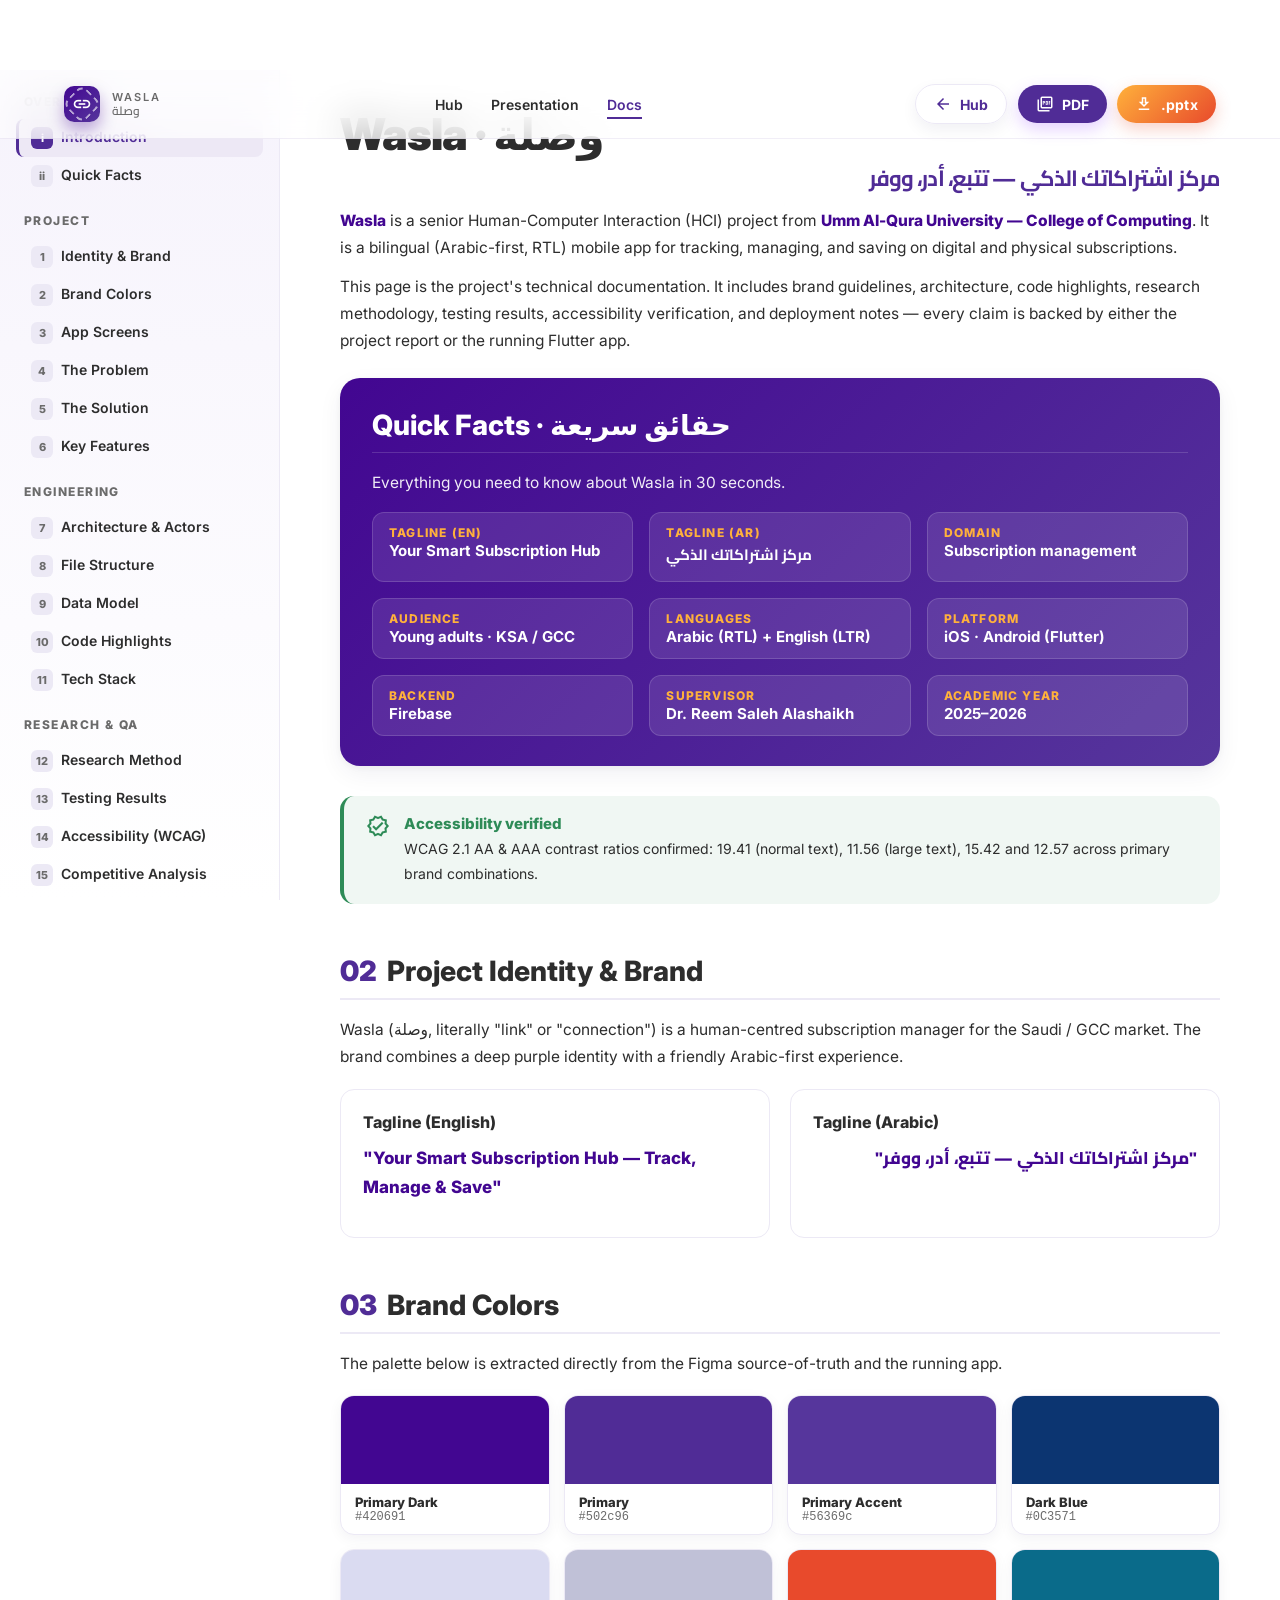
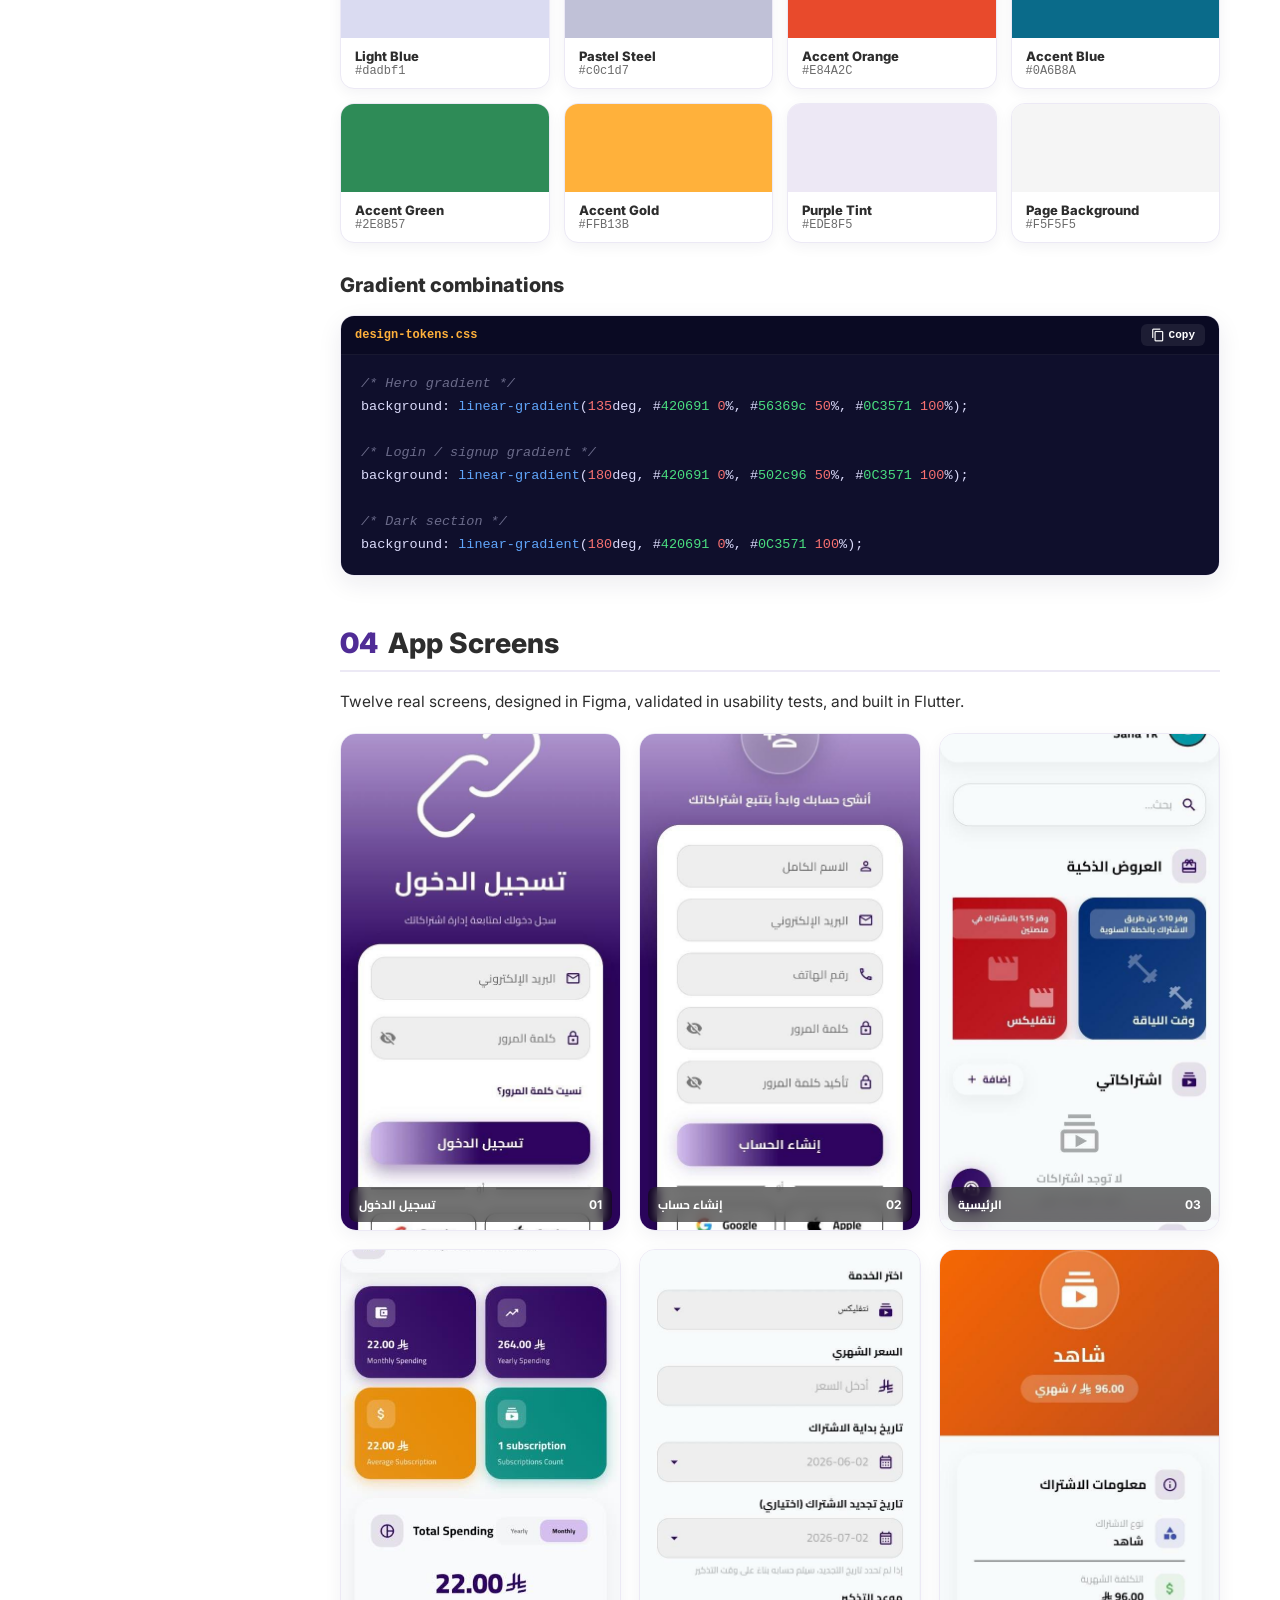
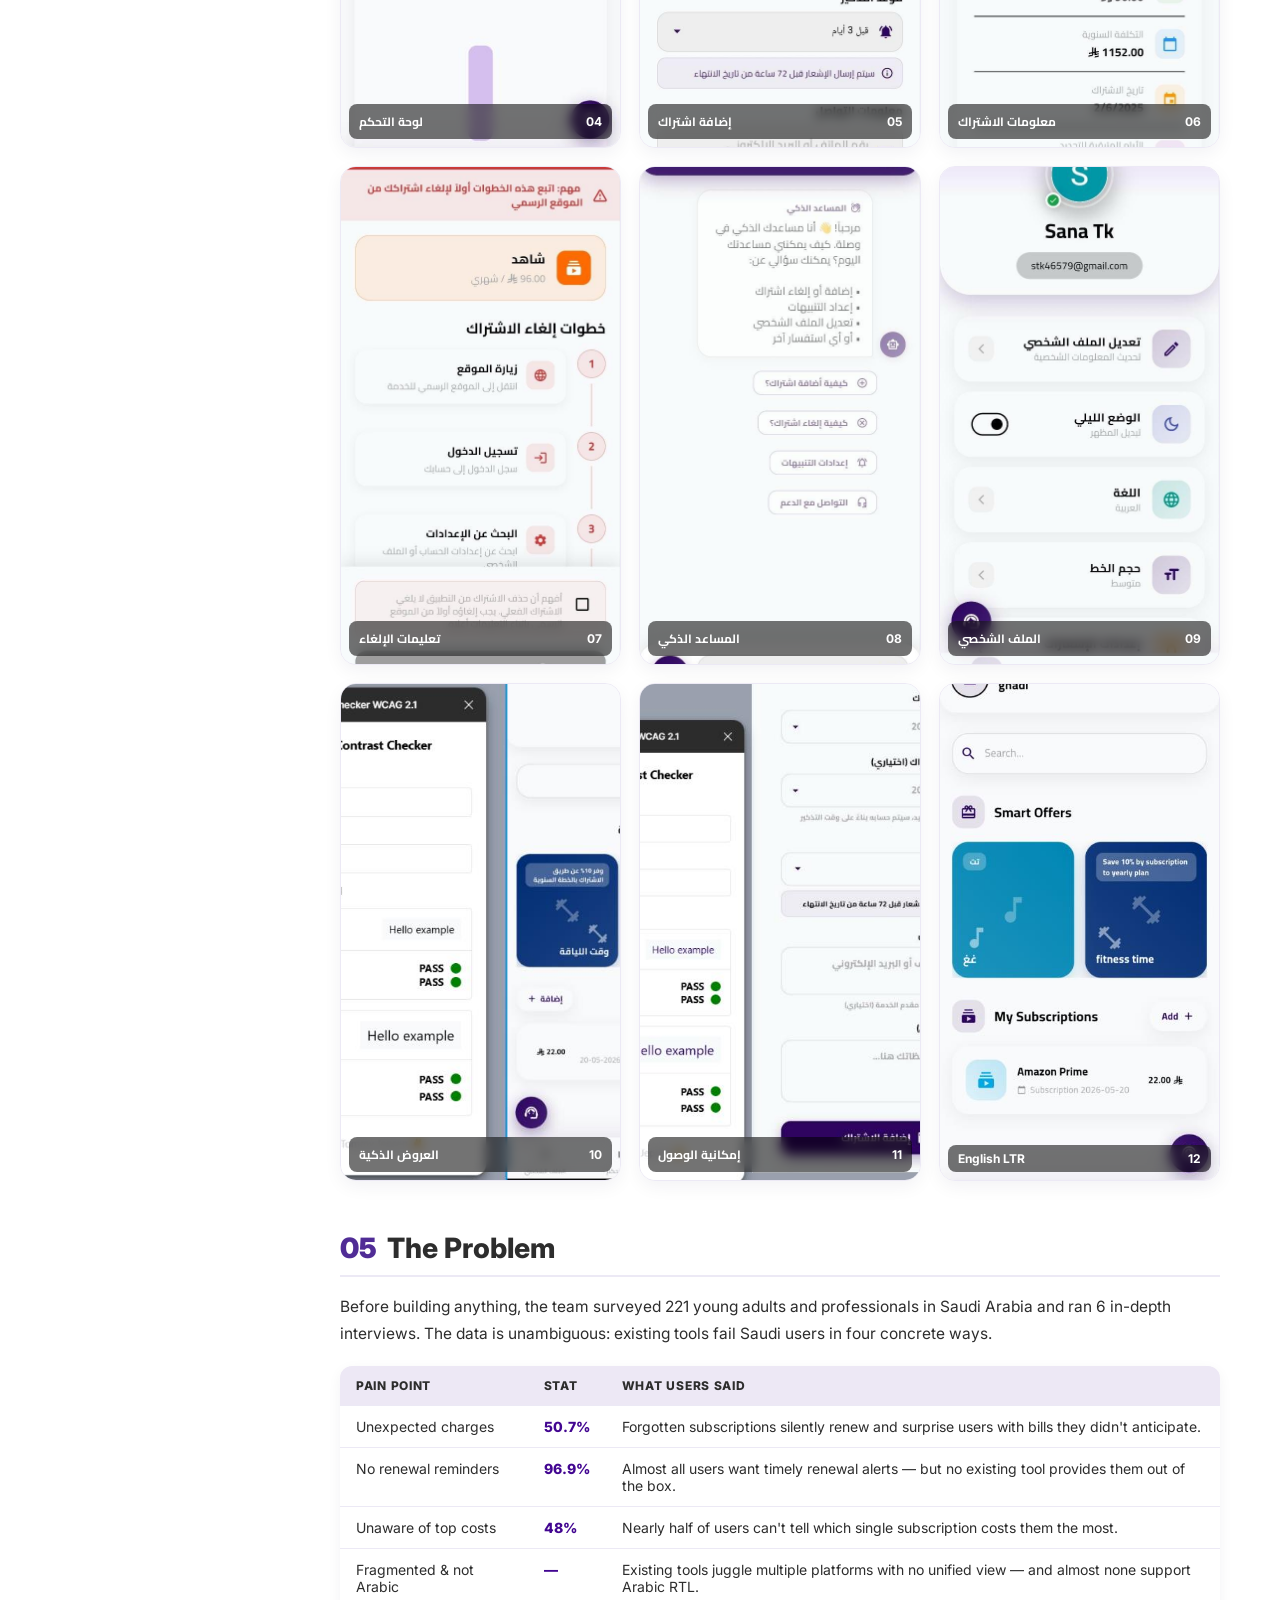
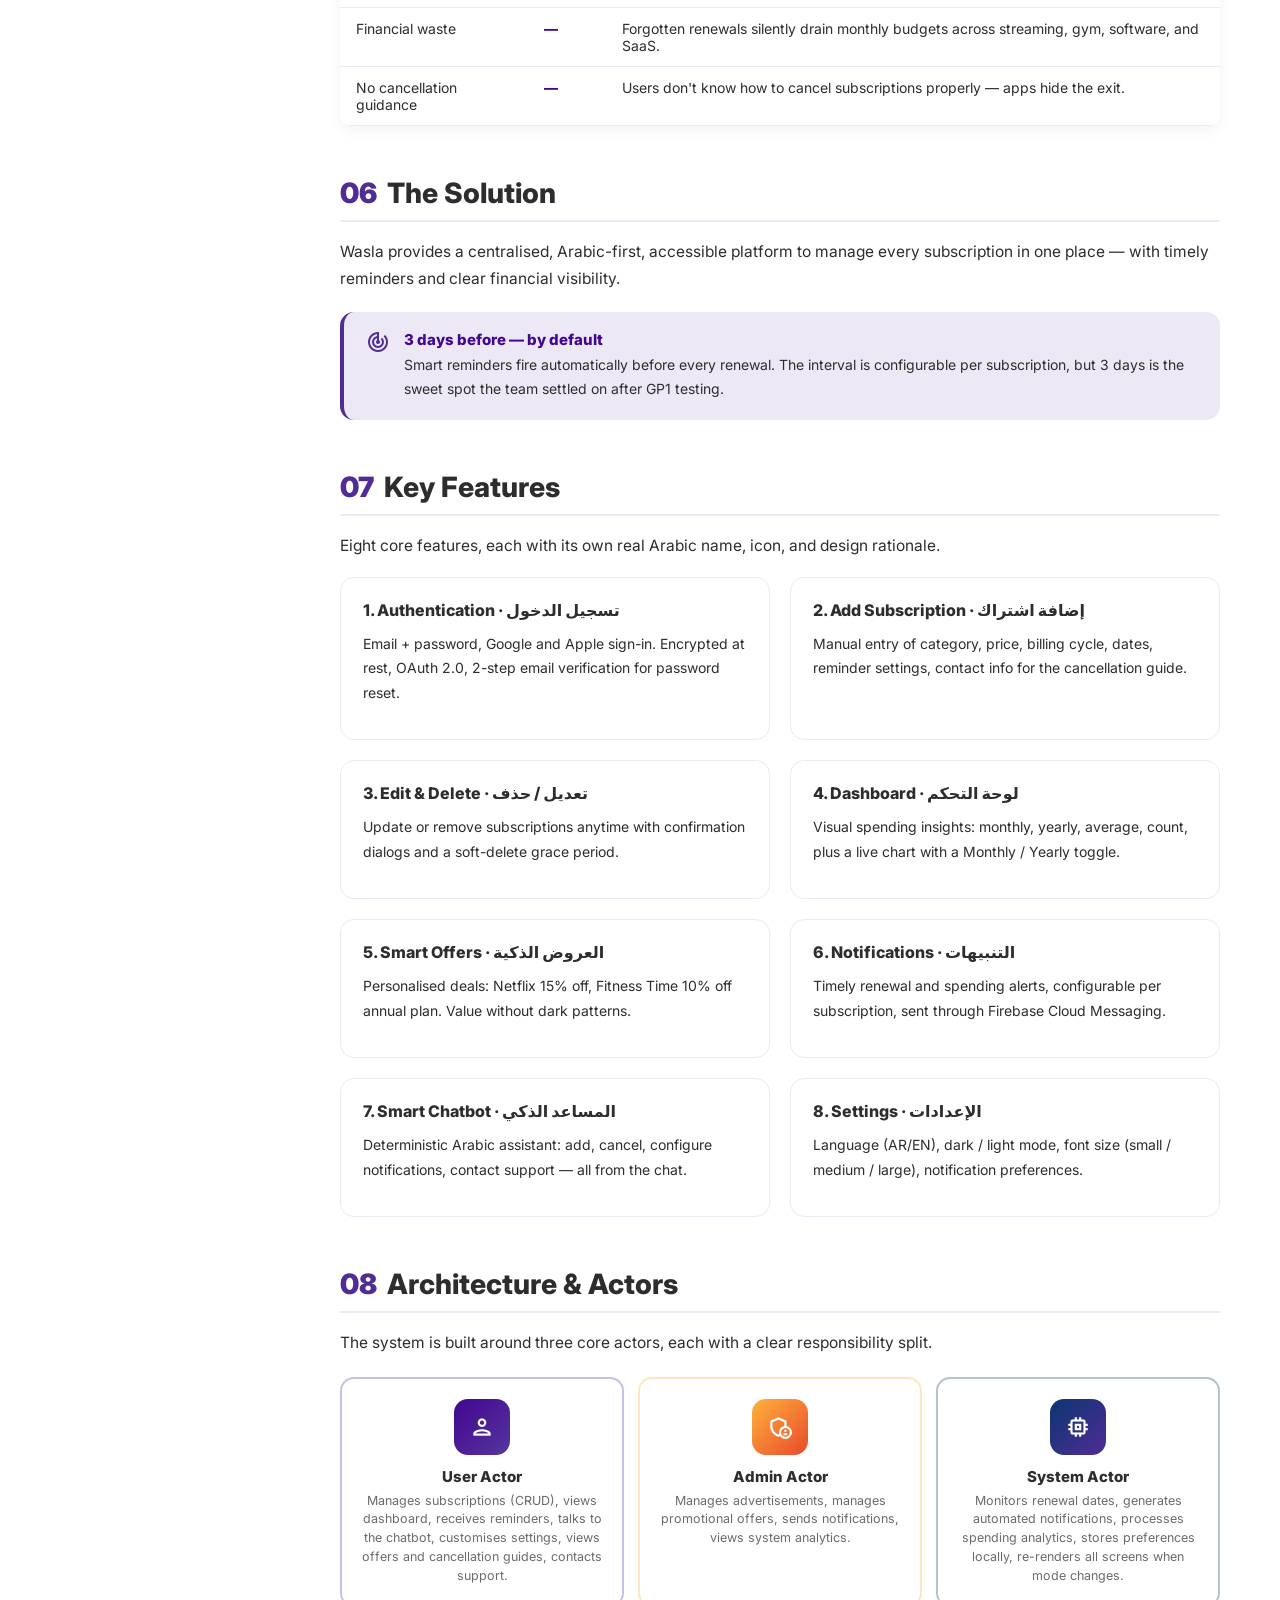
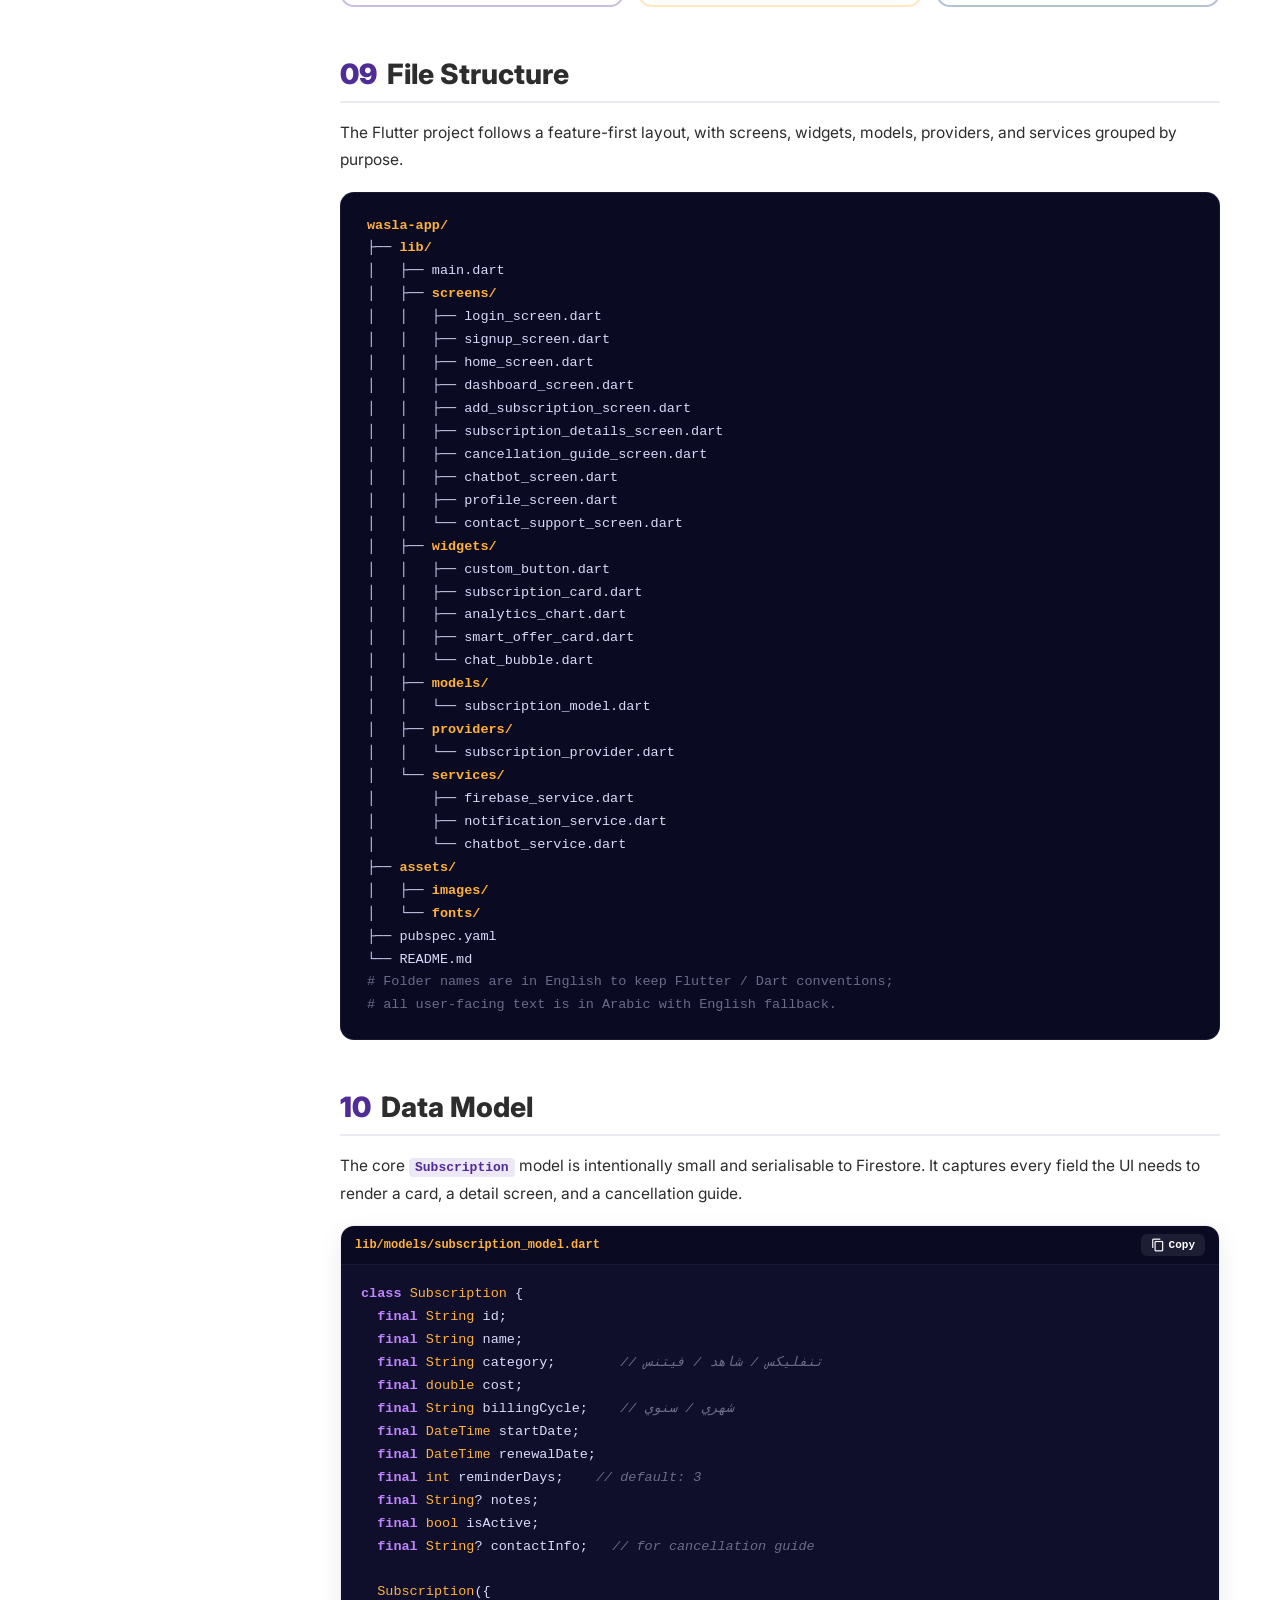
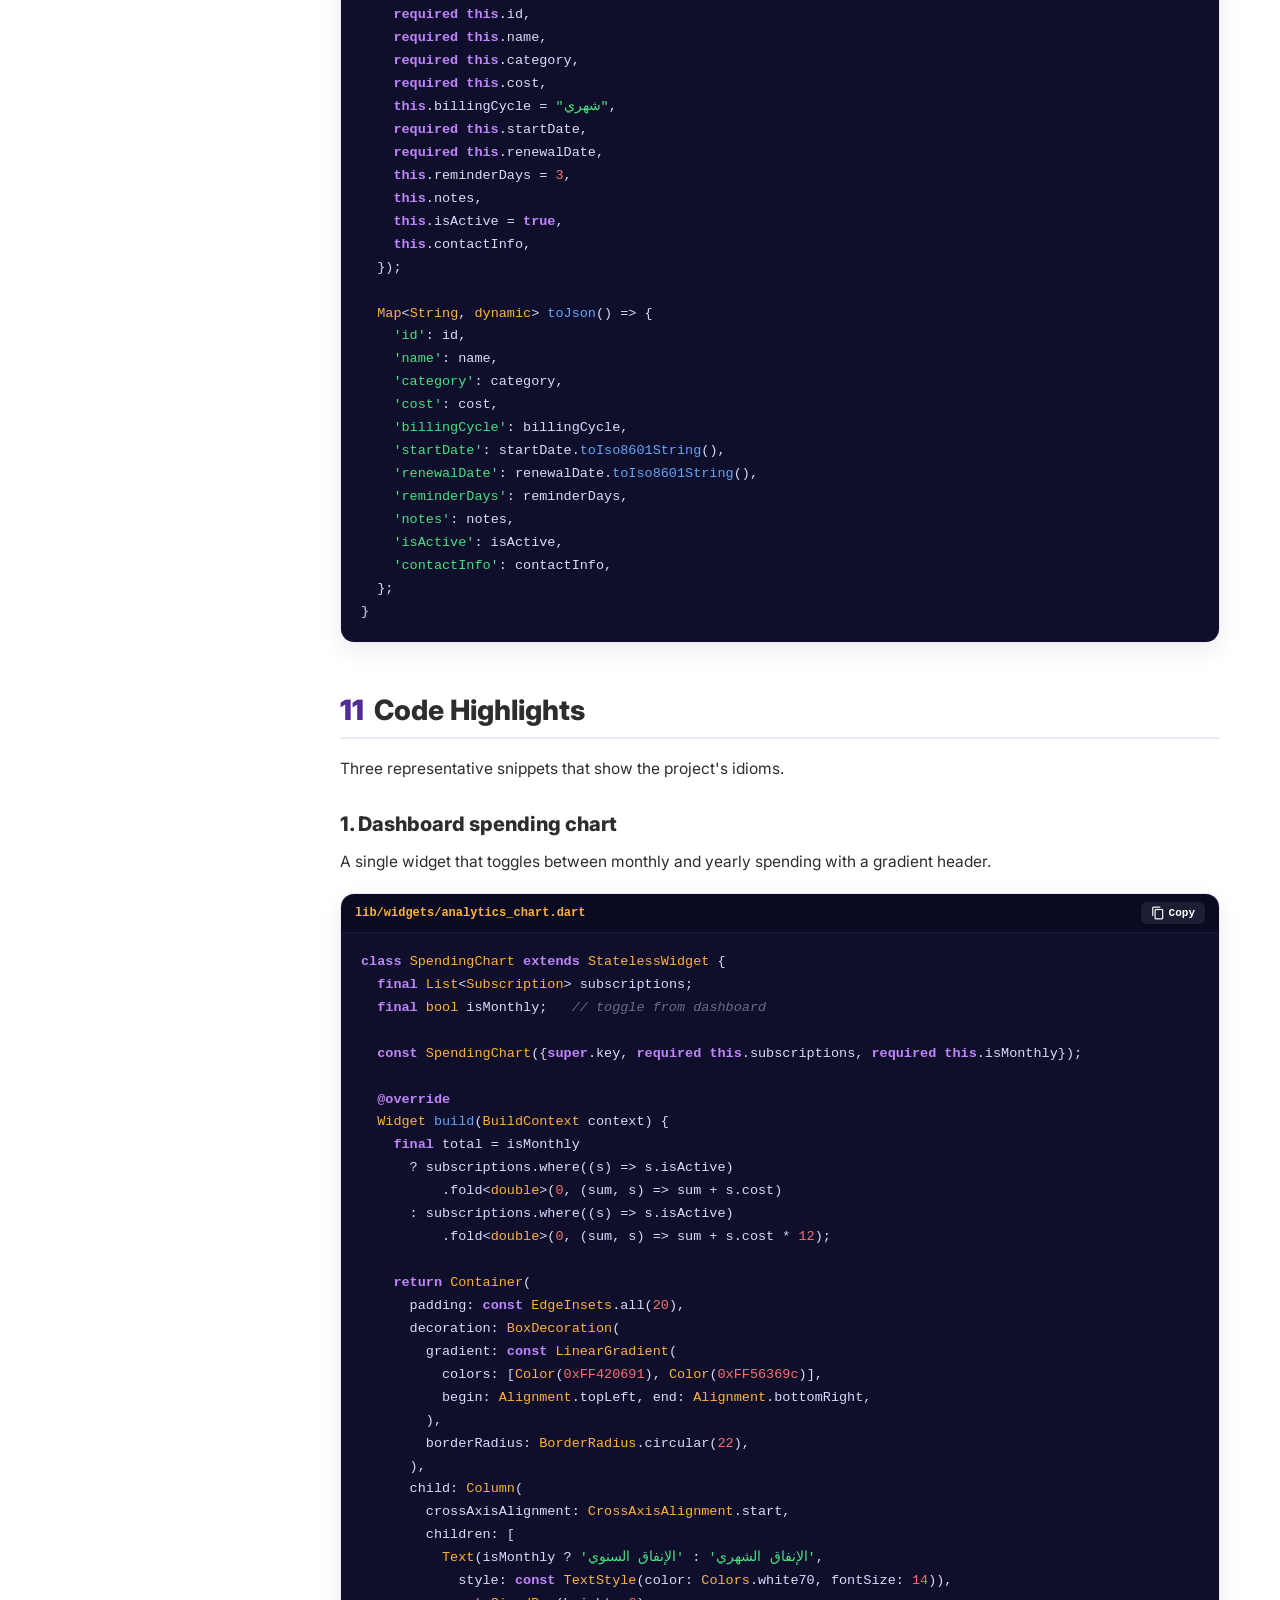
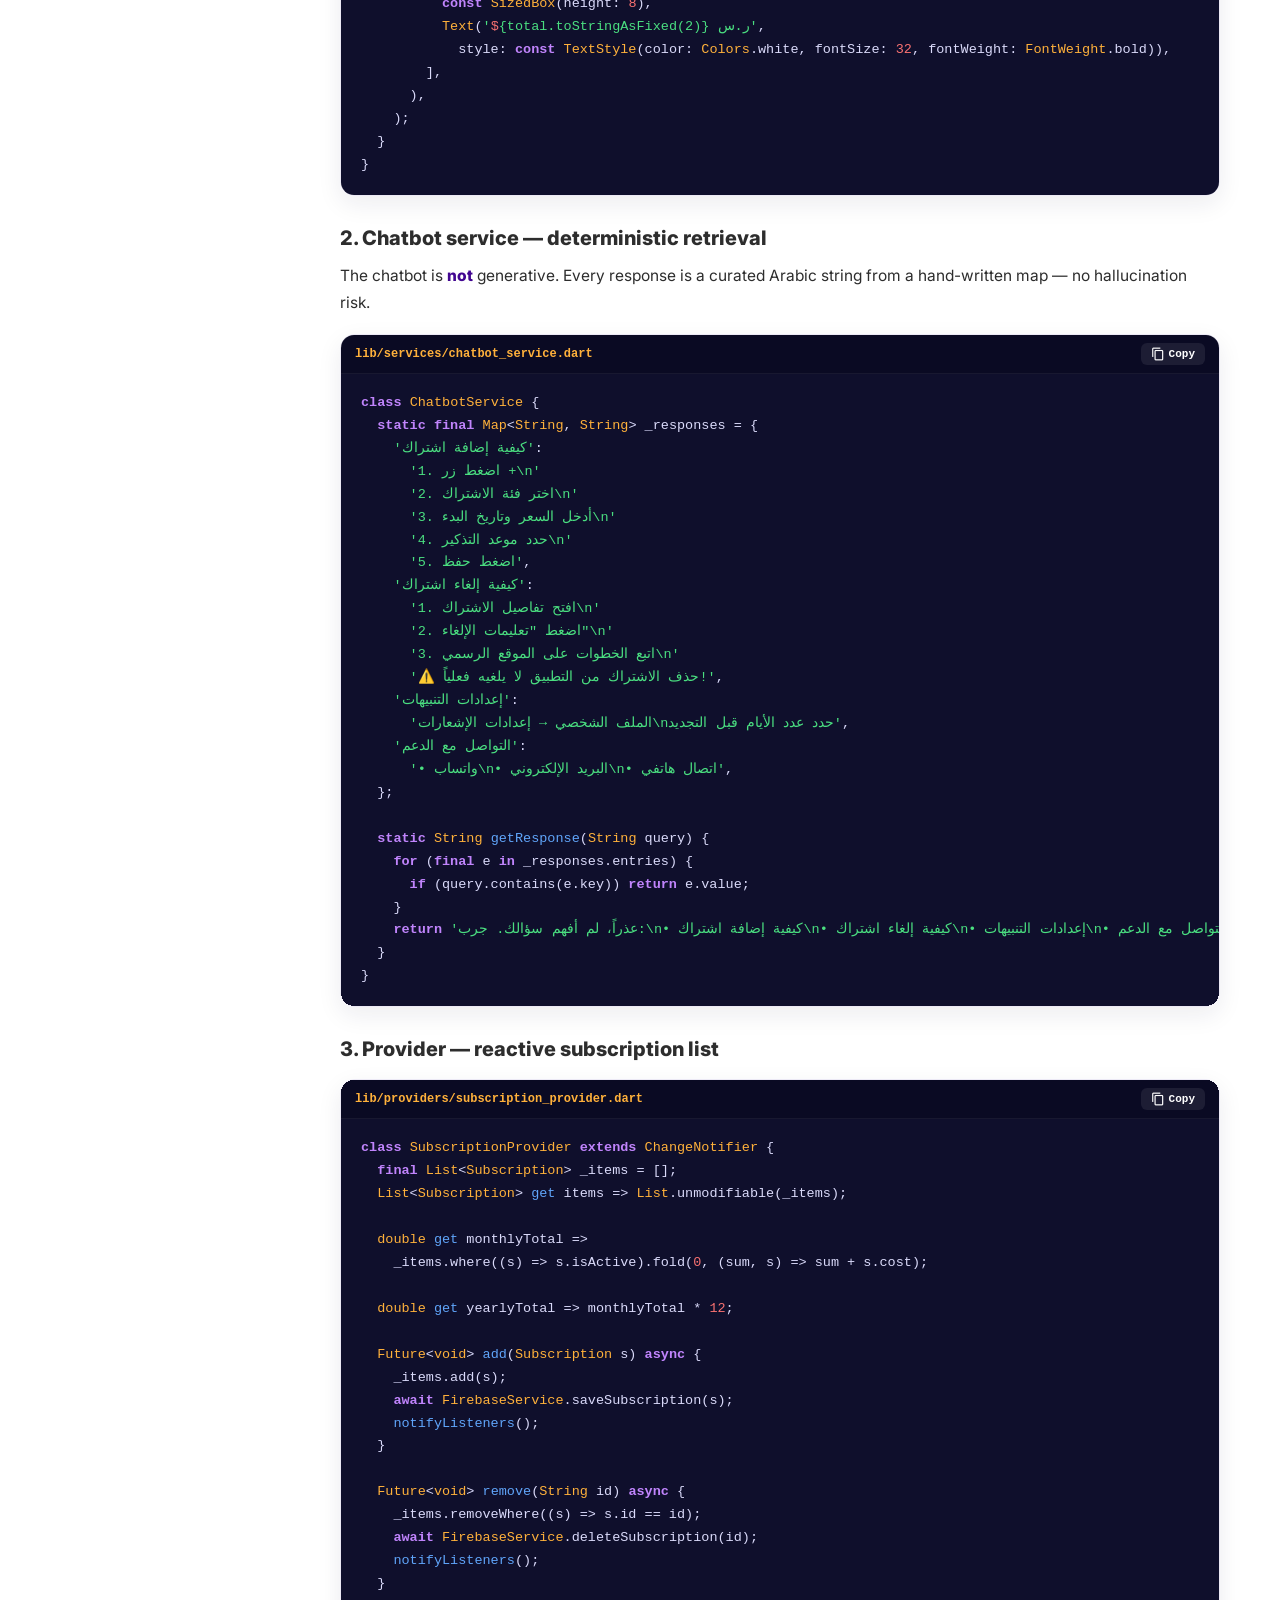
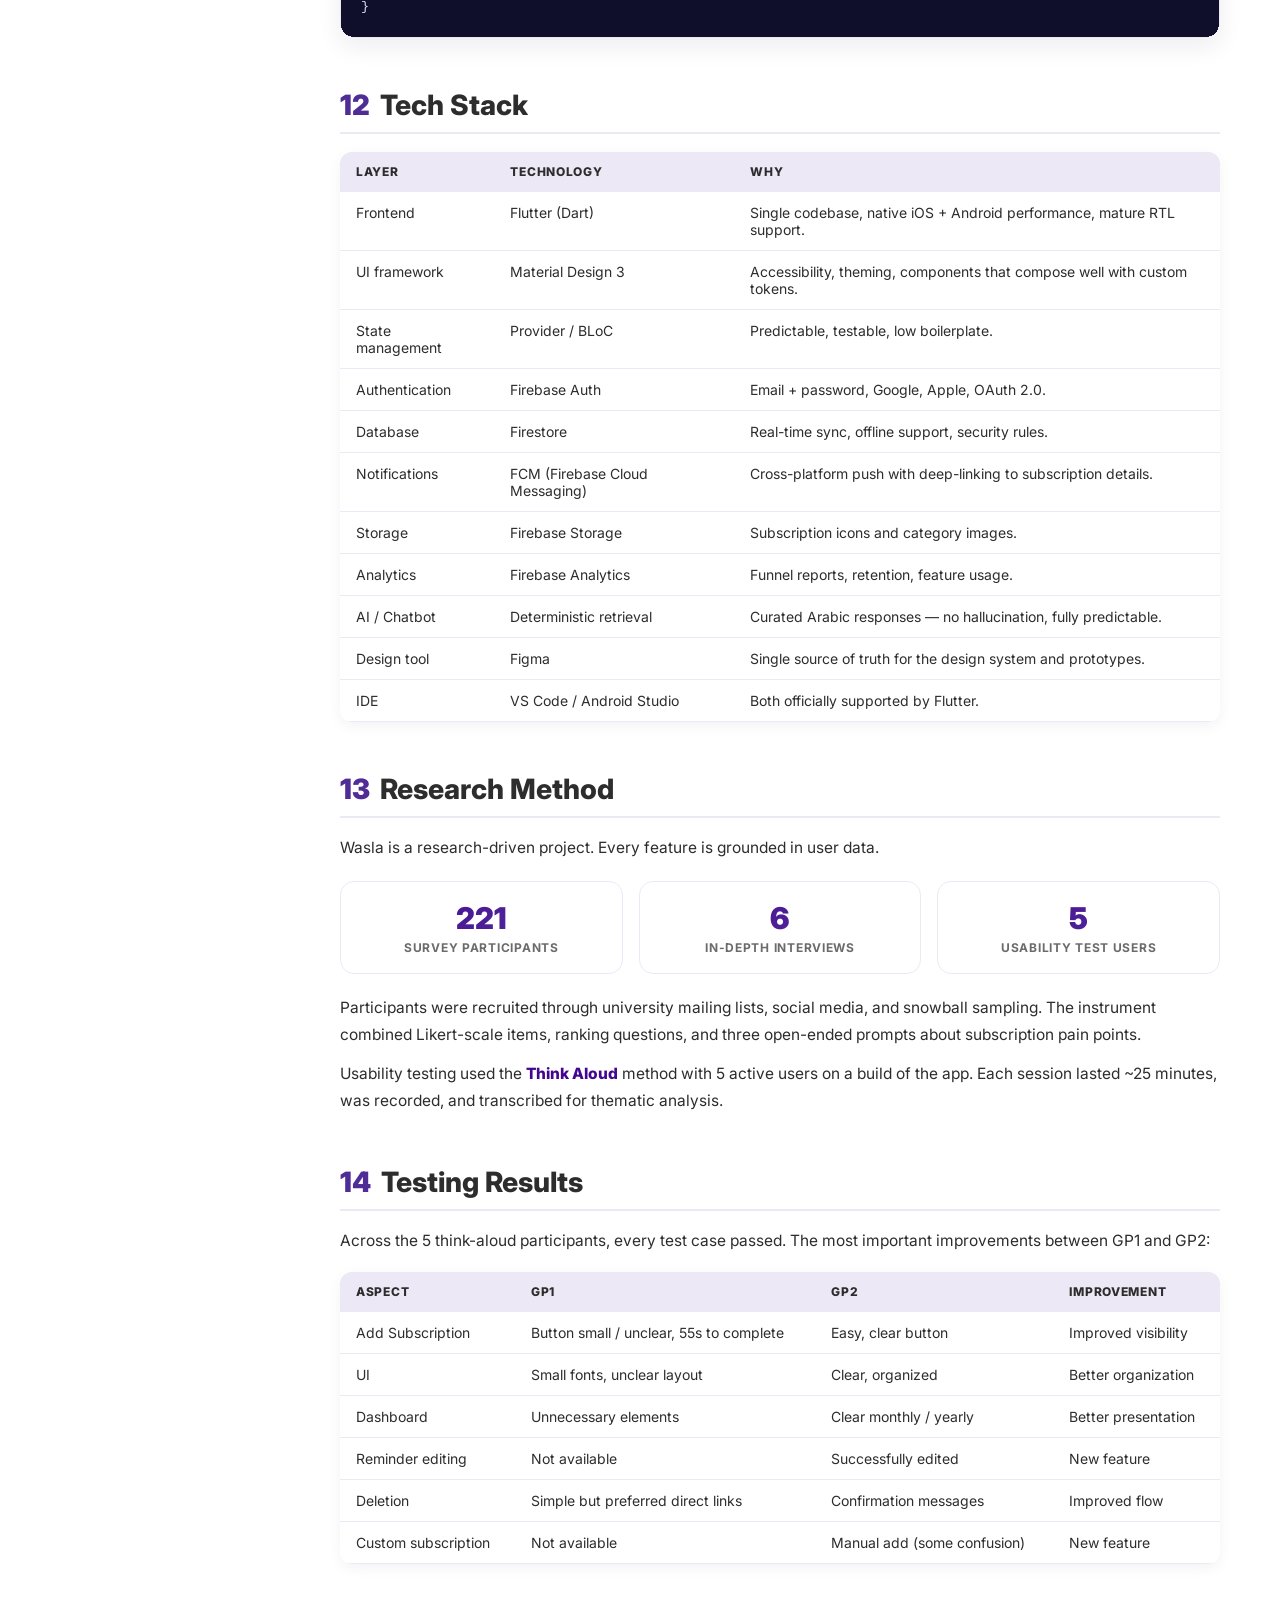
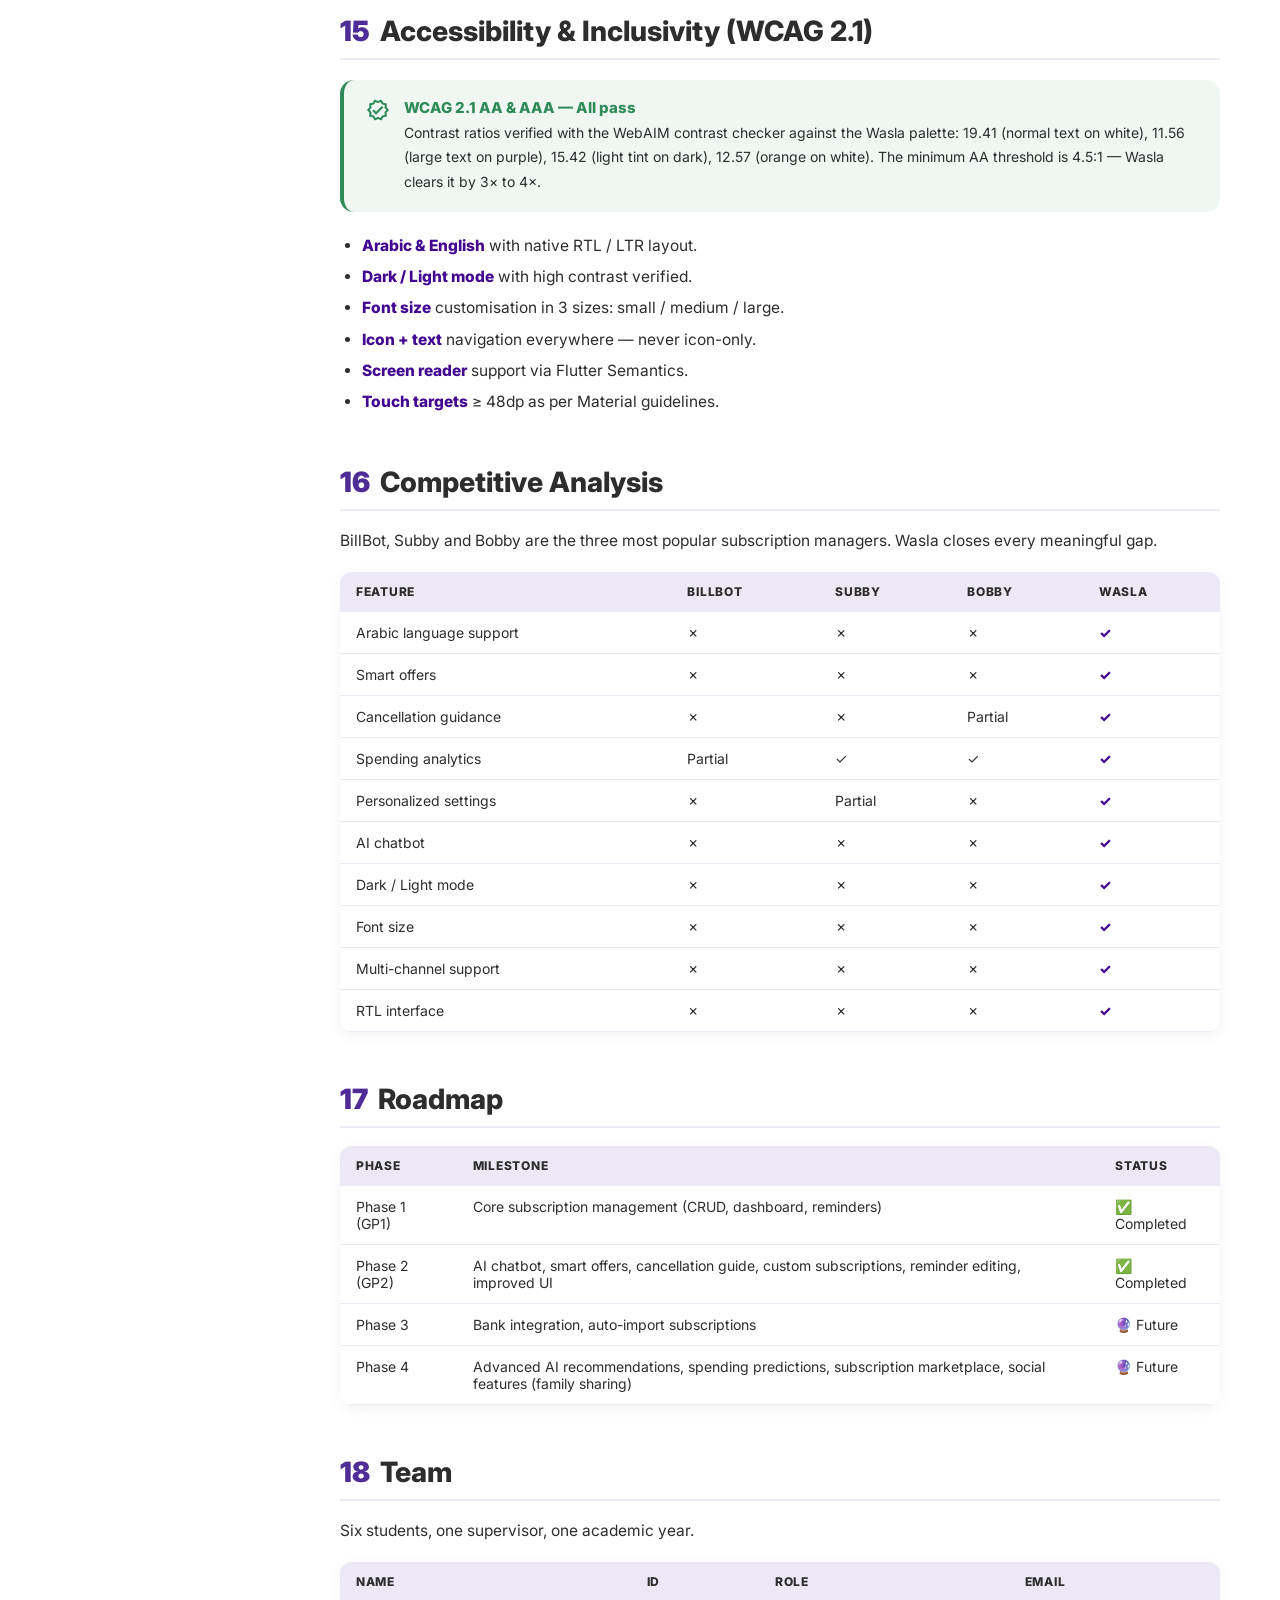
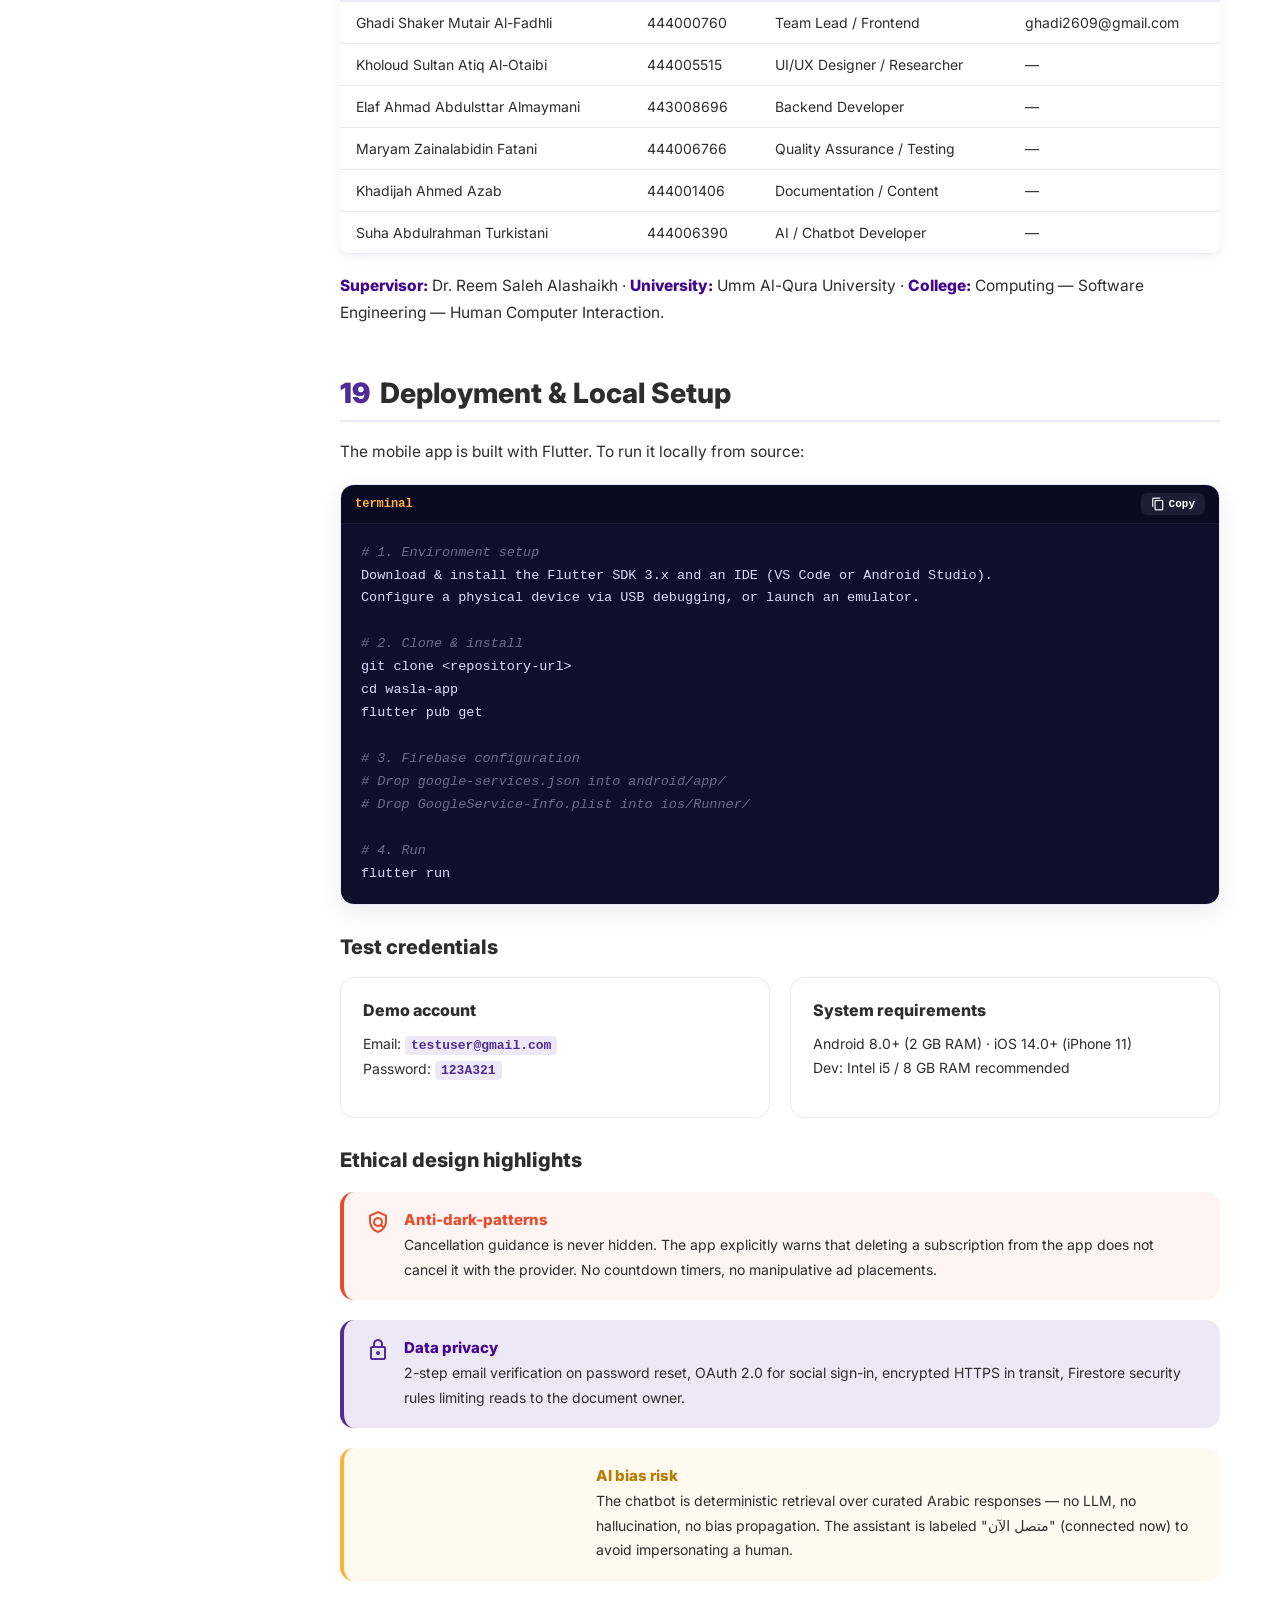
==== docs.html @ 4ba8bda4 "first commit: full Wasla project" ====
<!DOCTYPE html>
<html lang="en" dir="ltr">
<head>
  <meta charset="UTF-8" />
  <meta name="viewport" content="width=device-width, initial-scale=1.0" />
  <meta name="theme-color" content="#420691" />
  <title>Wasla — Technical Documentation</title>
  <link rel="icon" type="image/svg+xml" href="data:image/svg+xml;utf8,<svg xmlns='http://www.w3.org/2000/svg' viewBox='0 0 32 32'><rect width='32' height='32' rx='8' fill='%23420691'/><path d='M11 11l10 10M21 11L11 21' stroke='%23ffffff' stroke-width='3' stroke-linecap='round'/></svg>" />
  <link rel="preconnect" href="https://fonts.googleapis.com" />
  <link rel="preconnect" href="https://fonts.gstatic.com" crossorigin />
  <link rel="stylesheet" href="css/style.css" />
  <link rel="stylesheet" href="css/docs.css" />
</head>
<body class="docs">
  <!-- Top nav -->
  <nav class="nav">
    <div class="container nav-inner">
      <a class="brand" href="index.html">
        <span class="brand-mark"><span class="material-icons-outlined">link</span></span>
        <span class="brand-text">
          <span class="en">WASLA</span>
          <span class="ar" style="font-family: var(--font-ar); font-size: 12px; color: var(--wasla-text-muted); font-weight: 600; margin-top: 2px;">وصلة</span>
        </span>
      </a>
      <div class="nav-links">
        <a href="index.html">Hub</a>
        <a href="presentation.html">Presentation</a>
        <a class="active" href="docs.html">Docs</a>
      </div>
      <div class="nav-cta">
        <a class="btn btn-ghost btn-magnetic" href="index.html" style="border-color: var(--wasla-border-soft);">
          <span class="material-icons-outlined">arrow_back</span> Hub
        </a>
        <a class="btn btn-magnetic" href="presentation.pdf" target="_blank" style="color: #fff; background: var(--wasla-primary); border: 0; box-shadow: 0 6px 16px rgba(151,71,255,0.25);">
          <span class="material-icons-outlined">picture_as_pdf</span> PDF
        </a>
        <a class="btn btn-magnetic" href="presentation.pptx" download style="color: #fff; background: linear-gradient(135deg, #FFB13B 0%, #E84A2C 100%); border: 0; box-shadow: 0 6px 16px rgba(232,74,44,0.25);">
          <span class="material-icons-outlined">download</span> .pptx
        </a>
      </div>
    </div>
  </nav>

  <div class="docs-layout">
    <!-- ========== SIDEBAR ========== -->
    <aside class="docs-sidebar">
      <h4>Overview</h4>
      <a href="#overview"><span class="num">i</span>Introduction</a>
      <a href="#quick-facts"><span class="num">ii</span>Quick Facts</a>

      <h4>Project</h4>
      <a href="#identity"><span class="num">1</span>Identity &amp; Brand</a>
      <a href="#colors"><span class="num">2</span>Brand Colors</a>
      <a href="#screens"><span class="num">3</span>App Screens</a>
      <a href="#problem"><span class="num">4</span>The Problem</a>
      <a href="#solution"><span class="num">5</span>The Solution</a>
      <a href="#features"><span class="num">6</span>Key Features</a>

      <h4>Engineering</h4>
      <a href="#architecture"><span class="num">7</span>Architecture &amp; Actors</a>
      <a href="#file-tree"><span class="num">8</span>File Structure</a>
      <a href="#data-model"><span class="num">9</span>Data Model</a>
      <a href="#code"><span class="num">10</span>Code Highlights</a>
      <a href="#tech-stack"><span class="num">11</span>Tech Stack</a>

      <h4>Research &amp; QA</h4>
      <a href="#research"><span class="num">12</span>Research Method</a>
      <a href="#testing"><span class="num">13</span>Testing Results</a>
      <a href="#accessibility"><span class="num">14</span>Accessibility (WCAG)</a>
      <a href="#comparison"><span class="num">15</span>Competitive Analysis</a>

      <h4>Delivery</h4>
      <a href="#roadmap"><span class="num">16</span>Roadmap</a>
      <a href="#team"><span class="num">17</span>Team</a>
      <a href="#deploy"><span class="num">18</span>Deployment</a>
    </aside>

    <!-- ========== CONTENT ========== -->
    <main class="docs-content">
      <h1 id="overview">Wasla · وصلة<span class="ar">مركز اشتراكاتك الذكي — تتبع، أدر، ووفر</span></h1>
      <p>
        <strong>Wasla</strong> is a senior Human-Computer Interaction (HCI) project from
        <strong>Umm Al-Qura University — College of Computing</strong>. It is a bilingual
        (Arabic-first, RTL) mobile app for tracking, managing, and saving on
        digital and physical subscriptions.
      </p>
      <p>
        This page is the project's technical documentation. It includes brand guidelines,
        architecture, code highlights, research methodology, testing results, accessibility
        verification, and deployment notes — every claim is backed by either the project
        report or the running Flutter app.
      </p>

      <div class="docs-lead" id="quick-facts">
        <h2 style="margin-top:0;">Quick Facts · حقائق سريعة</h2>
        <p>Everything you need to know about Wasla in 30 seconds.</p>
        <div class="quick-facts">
          <div class="qf"><strong>Tagline (EN)</strong><span>Your Smart Subscription Hub</span></div>
          <div class="qf"><strong>Tagline (AR)</strong><span style="direction:rtl; font-family:var(--font-ar);">مركز اشتراكاتك الذكي</span></div>
          <div class="qf"><strong>Domain</strong><span>Subscription management</span></div>
          <div class="qf"><strong>Audience</strong><span>Young adults · KSA / GCC</span></div>
          <div class="qf"><strong>Languages</strong><span>Arabic (RTL) + English (LTR)</span></div>
          <div class="qf"><strong>Platform</strong><span>iOS · Android (Flutter)</span></div>
          <div class="qf"><strong>Backend</strong><span>Firebase</span></div>
          <div class="qf"><strong>Supervisor</strong><span>Dr. Reem Saleh Alashaikh</span></div>
          <div class="qf"><strong>Academic year</strong><span>2025–2026</span></div>
        </div>
      </div>

      <div class="callout ok">
        <div class="ic material-icons-outlined">verified</div>
        <div>
          <h4>Accessibility verified</h4>
          <p>WCAG 2.1 AA &amp; AAA contrast ratios confirmed: 19.41 (normal text), 11.56 (large text), 15.42 and 12.57 across primary brand combinations.</p>
        </div>
      </div>

      <h2 id="identity">Project Identity &amp; Brand</h2>
      <p>Wasla (وصلة, literally "link" or "connection") is a human-centred subscription
      manager for the Saudi / GCC market. The brand combines a deep purple identity
      with a friendly Arabic-first experience.</p>

      <div class="docs-cols">
        <div class="docs-col">
          <h4>Tagline (English)</h4>
          <p style="font-size:17px; font-weight:800; color: var(--wasla-primary-dark);">"Your Smart Subscription Hub — Track, Manage &amp; Save"</p>
        </div>
        <div class="docs-col">
          <h4>Tagline (Arabic)</h4>
          <p style="font-size:17px; font-weight:800; color: var(--wasla-primary-dark); font-family: var(--font-ar); direction: rtl;">"مركز اشتراكاتك الذكي — تتبع، أدر، ووفر"</p>
        </div>
      </div>

      <h2 id="colors">Brand Colors</h2>
      <p>The palette below is extracted directly from the Figma source-of-truth and the running app.</p>
      <div class="color-grid">
        <div class="swatch"><div class="chip" style="background:#420691;"></div><div class="meta"><div class="name">Primary Dark</div><div class="hex">#420691</div></div></div>
        <div class="swatch"><div class="chip" style="background:#502c96;"></div><div class="meta"><div class="name">Primary</div><div class="hex">#502c96</div></div></div>
        <div class="swatch"><div class="chip" style="background:#56369c;"></div><div class="meta"><div class="name">Primary Accent</div><div class="hex">#56369c</div></div></div>
        <div class="swatch"><div class="chip" style="background:#0C3571;"></div><div class="meta"><div class="name">Dark Blue</div><div class="hex">#0C3571</div></div></div>
        <div class="swatch"><div class="chip" style="background:#dadbf1;"></div><div class="meta"><div class="name">Light Blue</div><div class="hex">#dadbf1</div></div></div>
        <div class="swatch"><div class="chip" style="background:#c0c1d7;"></div><div class="meta"><div class="name">Pastel Steel</div><div class="hex">#c0c1d7</div></div></div>
        <div class="swatch"><div class="chip" style="background:#E84A2C;"></div><div class="meta"><div class="name">Accent Orange</div><div class="hex">#E84A2C</div></div></div>
        <div class="swatch"><div class="chip" style="background:#0A6B8A;"></div><div class="meta"><div class="name">Accent Blue</div><div class="hex">#0A6B8A</div></div></div>
        <div class="swatch"><div class="chip" style="background:#2E8B57;"></div><div class="meta"><div class="name">Accent Green</div><div class="hex">#2E8B57</div></div></div>
        <div class="swatch"><div class="chip" style="background:#FFB13B;"></div><div class="meta"><div class="name">Accent Gold</div><div class="hex">#FFB13B</div></div></div>
        <div class="swatch"><div class="chip" style="background:#EDE8F5;"></div><div class="meta"><div class="name">Purple Tint</div><div class="hex">#EDE8F5</div></div></div>
        <div class="swatch"><div class="chip" style="background:#F5F5F5;"></div><div class="meta"><div class="name">Page Background</div><div class="hex">#F5F5F5</div></div></div>
      </div>

      <h3>Gradient combinations</h3>
      <div class="code-wrap">
        <div class="code-head">
          <span class="file">design-tokens.css</span>
          <div class="actions"><button><span class="material-icons-outlined" style="font-size:14px;">content_copy</span>Copy</button></div>
        </div>
<pre><code><span class="code-comment">/* Hero gradient */</span>
background: <span class="code-fn">linear-gradient</span>(<span class="code-num">135</span>deg, #<span class="code-string">420691</span> <span class="code-num">0</span>%, #<span class="code-string">56369c</span> <span class="code-num">50</span>%, #<span class="code-string">0C3571</span> <span class="code-num">100</span>%);

<span class="code-comment">/* Login / signup gradient */</span>
background: <span class="code-fn">linear-gradient</span>(<span class="code-num">180</span>deg, #<span class="code-string">420691</span> <span class="code-num">0</span>%, #<span class="code-string">502c96</span> <span class="code-num">50</span>%, #<span class="code-string">0C3571</span> <span class="code-num">100</span>%);

<span class="code-comment">/* Dark section */</span>
background: <span class="code-fn">linear-gradient</span>(<span class="code-num">180</span>deg, #<span class="code-string">420691</span> <span class="code-num">0</span>%, #<span class="code-string">0C3571</span> <span class="code-num">100</span>%);</code></pre>
      </div>

      <h2 id="screens">App Screens</h2>
      <p>Twelve real screens, designed in Figma, validated in usability tests, and built in Flutter.</p>
      <div class="docs-screens">
        <div class="docs-screen">
          <img src="assets/screens/01-login.jpeg" alt="Login" />
          <div class="label"><span class="ar">تسجيل الدخول</span><span>01</span></div>
        </div>
        <div class="docs-screen">
          <img src="assets/screens/02-signup.jpeg" alt="Sign up" />
          <div class="label"><span class="ar">إنشاء حساب</span><span>02</span></div>
        </div>
        <div class="docs-screen">
          <img src="assets/screens/03-home.jpeg" alt="Home" />
          <div class="label"><span class="ar">الرئيسية</span><span>03</span></div>
        </div>
        <div class="docs-screen">
          <img src="assets/screens/04-dashboard.jpeg" alt="Dashboard" />
          <div class="label"><span class="ar">لوحة التحكم</span><span>04</span></div>
        </div>
        <div class="docs-screen">
          <img src="assets/screens/05-add-subscription.jpeg" alt="Add" />
          <div class="label"><span class="ar">إضافة اشتراك</span><span>05</span></div>
        </div>
        <div class="docs-screen">
          <img src="assets/screens/06-details.jpeg" alt="Details" />
          <div class="label"><span class="ar">معلومات الاشتراك</span><span>06</span></div>
        </div>
        <div class="docs-screen">
          <img src="assets/screens/07-cancellation.jpeg" alt="Cancellation" />
          <div class="label"><span class="ar">تعليمات الإلغاء</span><span>07</span></div>
        </div>
        <div class="docs-screen">
          <img src="assets/screens/08-chatbot.jpeg" alt="Chatbot" />
          <div class="label"><span class="ar">المساعد الذكي</span><span>08</span></div>
        </div>
        <div class="docs-screen">
          <img src="assets/screens/09-profile.jpeg" alt="Profile" />
          <div class="label"><span class="ar">الملف الشخصي</span><span>09</span></div>
        </div>
        <div class="docs-screen">
          <img src="assets/screens/11-offers.jpeg" alt="Offers" />
          <div class="label"><span class="ar">العروض الذكية</span><span>10</span></div>
        </div>
        <div class="docs-screen">
          <img src="assets/screens/12-accessibility.jpeg" alt="Accessibility" />
          <div class="label"><span class="ar">إمكانية الوصول</span><span>11</span></div>
        </div>
        <div class="docs-screen">
          <img src="assets/screens/03b-home-en.jpeg" alt="English" />
          <div class="label"><span>English LTR</span><span>12</span></div>
        </div>
      </div>

      <h2 id="problem">The Problem</h2>
      <p>Before building anything, the team surveyed 221 young adults and professionals
      in Saudi Arabia and ran 6 in-depth interviews. The data is unambiguous: existing
      tools fail Saudi users in four concrete ways.</p>

      <table class="docs-table">
        <thead>
          <tr><th>Pain point</th><th>Stat</th><th>What users said</th></tr>
        </thead>
        <tbody>
          <tr>
            <td>Unexpected charges</td>
            <td><strong>50.7%</strong></td>
            <td>Forgotten subscriptions silently renew and surprise users with bills they didn't anticipate.</td>
          </tr>
          <tr>
            <td>No renewal reminders</td>
            <td><strong>96.9%</strong></td>
            <td>Almost all users want timely renewal alerts — but no existing tool provides them out of the box.</td>
          </tr>
          <tr>
            <td>Unaware of top costs</td>
            <td><strong>48%</strong></td>
            <td>Nearly half of users can't tell which single subscription costs them the most.</td>
          </tr>
          <tr>
            <td>Fragmented &amp; not Arabic</td>
            <td><strong>—</strong></td>
            <td>Existing tools juggle multiple platforms with no unified view — and almost none support Arabic RTL.</td>
          </tr>
          <tr>
            <td>Financial waste</td>
            <td><strong>—</strong></td>
            <td>Forgotten renewals silently drain monthly budgets across streaming, gym, software, and SaaS.</td>
          </tr>
          <tr>
            <td>No cancellation guidance</td>
            <td><strong>—</strong></td>
            <td>Users don't know how to cancel subscriptions properly — apps hide the exit.</td>
          </tr>
        </tbody>
      </table>

      <h2 id="solution">The Solution</h2>
      <p>Wasla provides a centralised, Arabic-first, accessible platform to manage every
      subscription in one place — with timely reminders and clear financial visibility.</p>

      <div class="callout">
        <div class="ic material-icons-outlined">track_changes</div>
        <div>
          <h4>3 days before — by default</h4>
          <p>Smart reminders fire automatically before every renewal. The interval is configurable per subscription, but 3 days is the sweet spot the team settled on after GP1 testing.</p>
        </div>
      </div>

      <h2 id="features">Key Features</h2>
      <p>Eight core features, each with its own real Arabic name, icon, and design rationale.</p>
      <div class="docs-cols">
        <div class="docs-col">
          <h4>1. Authentication · تسجيل الدخول</h4>
          <p>Email + password, Google and Apple sign-in. Encrypted at rest, OAuth 2.0, 2-step email verification for password reset.</p>
        </div>
        <div class="docs-col">
          <h4>2. Add Subscription · إضافة اشتراك</h4>
          <p>Manual entry of category, price, billing cycle, dates, reminder settings, contact info for the cancellation guide.</p>
        </div>
        <div class="docs-col">
          <h4>3. Edit &amp; Delete · تعديل / حذف</h4>
          <p>Update or remove subscriptions anytime with confirmation dialogs and a soft-delete grace period.</p>
        </div>
        <div class="docs-col">
          <h4>4. Dashboard · لوحة التحكم</h4>
          <p>Visual spending insights: monthly, yearly, average, count, plus a live chart with a Monthly / Yearly toggle.</p>
        </div>
        <div class="docs-col">
          <h4>5. Smart Offers · العروض الذكية</h4>
          <p>Personalised deals: Netflix 15% off, Fitness Time 10% off annual plan. Value without dark patterns.</p>
        </div>
        <div class="docs-col">
          <h4>6. Notifications · التنبيهات</h4>
          <p>Timely renewal and spending alerts, configurable per subscription, sent through Firebase Cloud Messaging.</p>
        </div>
        <div class="docs-col">
          <h4>7. Smart Chatbot · المساعد الذكي</h4>
          <p>Deterministic Arabic assistant: add, cancel, configure notifications, contact support — all from the chat.</p>
        </div>
        <div class="docs-col">
          <h4>8. Settings · الإعدادات</h4>
          <p>Language (AR/EN), dark / light mode, font size (small / medium / large), notification preferences.</p>
        </div>
      </div>

      <h2 id="architecture">Architecture &amp; Actors</h2>
      <p>The system is built around three core actors, each with a clear responsibility split.</p>
      <div class="arch-diagram">
        <div class="arch-box user">
          <div class="ic material-icons-outlined">person</div>
          <h4>User Actor</h4>
          <p>Manages subscriptions (CRUD), views dashboard, receives reminders, talks to the chatbot, customises settings, views offers and cancellation guides, contacts support.</p>
        </div>
        <div class="arch-box admin">
          <div class="ic material-icons-outlined">admin_panel_settings</div>
          <h4>Admin Actor</h4>
          <p>Manages advertisements, manages promotional offers, sends notifications, views system analytics.</p>
        </div>
        <div class="arch-box sys">
          <div class="ic material-icons-outlined">memory</div>
          <h4>System Actor</h4>
          <p>Monitors renewal dates, generates automated notifications, processes spending analytics, stores preferences locally, re-renders all screens when mode changes.</p>
        </div>
      </div>

      <h2 id="file-tree">File Structure</h2>
      <p>The Flutter project follows a feature-first layout, with screens, widgets, models, providers, and services grouped by purpose.</p>
      <div class="file-tree"><span class="dir">wasla-app/</span>
├── <span class="dir">lib/</span>
│   ├── <span class="file">main.dart</span>
│   ├── <span class="dir">screens/</span>
│   │   ├── <span class="file">login_screen.dart</span>
│   │   ├── <span class="file">signup_screen.dart</span>
│   │   ├── <span class="file">home_screen.dart</span>
│   │   ├── <span class="file">dashboard_screen.dart</span>
│   │   ├── <span class="file">add_subscription_screen.dart</span>
│   │   ├── <span class="file">subscription_details_screen.dart</span>
│   │   ├── <span class="file">cancellation_guide_screen.dart</span>
│   │   ├── <span class="file">chatbot_screen.dart</span>
│   │   ├── <span class="file">profile_screen.dart</span>
│   │   └── <span class="file">contact_support_screen.dart</span>
│   ├── <span class="dir">widgets/</span>
│   │   ├── <span class="file">custom_button.dart</span>
│   │   ├── <span class="file">subscription_card.dart</span>
│   │   ├── <span class="file">analytics_chart.dart</span>
│   │   ├── <span class="file">smart_offer_card.dart</span>
│   │   └── <span class="file">chat_bubble.dart</span>
│   ├── <span class="dir">models/</span>
│   │   └── <span class="file">subscription_model.dart</span>
│   ├── <span class="dir">providers/</span>
│   │   └── <span class="file">subscription_provider.dart</span>
│   └── <span class="dir">services/</span>
│       ├── <span class="file">firebase_service.dart</span>
│       ├── <span class="file">notification_service.dart</span>
│       └── <span class="file">chatbot_service.dart</span>
├── <span class="dir">assets/</span>
│   ├── <span class="dir">images/</span>
│   └── <span class="dir">fonts/</span>
├── <span class="file">pubspec.yaml</span>
└── <span class="file">README.md</span>
<span class="note"># Folder names are in English to keep Flutter / Dart conventions;
# all user-facing text is in Arabic with English fallback.</span></div>

      <h2 id="data-model">Data Model</h2>
      <p>The core <code>Subscription</code> model is intentionally small and
      serialisable to Firestore. It captures every field the UI needs to render
      a card, a detail screen, and a cancellation guide.</p>

      <div class="code-wrap">
        <div class="code-head">
          <span class="file">lib/models/subscription_model.dart</span>
          <div class="actions"><button><span class="material-icons-outlined" style="font-size:14px;">content_copy</span>Copy</button></div>
        </div>
<pre><code><span class="code-keyword">class</span> <span class="code-type">Subscription</span> {
  <span class="code-keyword">final</span> <span class="code-type">String</span> id;
  <span class="code-keyword">final</span> <span class="code-type">String</span> name;
  <span class="code-keyword">final</span> <span class="code-type">String</span> category;        <span class="code-comment">// تنفليكس / شاهد / فيتنس</span>
  <span class="code-keyword">final</span> <span class="code-type">double</span> cost;
  <span class="code-keyword">final</span> <span class="code-type">String</span> billingCycle;    <span class="code-comment">// شهري / سنوي</span>
  <span class="code-keyword">final</span> <span class="code-type">DateTime</span> startDate;
  <span class="code-keyword">final</span> <span class="code-type">DateTime</span> renewalDate;
  <span class="code-keyword">final</span> <span class="code-type">int</span> reminderDays;    <span class="code-comment">// default: 3</span>
  <span class="code-keyword">final</span> <span class="code-type">String</span>? notes;
  <span class="code-keyword">final</span> <span class="code-type">bool</span> isActive;
  <span class="code-keyword">final</span> <span class="code-type">String</span>? contactInfo;   <span class="code-comment">// for cancellation guide</span>

  <span class="code-type">Subscription</span>({
    <span class="code-keyword">required this</span>.id,
    <span class="code-keyword">required this</span>.name,
    <span class="code-keyword">required this</span>.category,
    <span class="code-keyword">required this</span>.cost,
    <span class="code-keyword">this</span>.billingCycle = <span class="code-string">"شهري"</span>,
    <span class="code-keyword">required this</span>.startDate,
    <span class="code-keyword">required this</span>.renewalDate,
    <span class="code-keyword">this</span>.reminderDays = <span class="code-num">3</span>,
    <span class="code-keyword">this</span>.notes,
    <span class="code-keyword">this</span>.isActive = <span class="code-keyword">true</span>,
    <span class="code-keyword">this</span>.contactInfo,
  });

  <span class="code-type">Map</span>&lt;<span class="code-type">String</span>, <span class="code-type">dynamic</span>&gt; <span class="code-fn">toJson</span>() =&gt; {
    <span class="code-string">'id'</span>: id,
    <span class="code-string">'name'</span>: name,
    <span class="code-string">'category'</span>: category,
    <span class="code-string">'cost'</span>: cost,
    <span class="code-string">'billingCycle'</span>: billingCycle,
    <span class="code-string">'startDate'</span>: startDate.<span class="code-fn">toIso8601String</span>(),
    <span class="code-string">'renewalDate'</span>: renewalDate.<span class="code-fn">toIso8601String</span>(),
    <span class="code-string">'reminderDays'</span>: reminderDays,
    <span class="code-string">'notes'</span>: notes,
    <span class="code-string">'isActive'</span>: isActive,
    <span class="code-string">'contactInfo'</span>: contactInfo,
  };
}</code></pre>
      </div>

      <h2 id="code">Code Highlights</h2>
      <p>Three representative snippets that show the project's idioms.</p>

      <h3>1. Dashboard spending chart</h3>
      <p>A single widget that toggles between monthly and yearly spending with a gradient header.</p>
      <div class="code-wrap">
        <div class="code-head">
          <span class="file">lib/widgets/analytics_chart.dart</span>
          <div class="actions"><button><span class="material-icons-outlined" style="font-size:14px;">content_copy</span>Copy</button></div>
        </div>
<pre><code><span class="code-keyword">class</span> <span class="code-type">SpendingChart</span> <span class="code-keyword">extends</span> <span class="code-type">StatelessWidget</span> {
  <span class="code-keyword">final</span> <span class="code-type">List</span>&lt;<span class="code-type">Subscription</span>&gt; subscriptions;
  <span class="code-keyword">final</span> <span class="code-type">bool</span> isMonthly;   <span class="code-comment">// toggle from dashboard</span>

  <span class="code-keyword">const</span> <span class="code-type">SpendingChart</span>({<span class="code-keyword">super</span>.key, <span class="code-keyword">required this</span>.subscriptions, <span class="code-keyword">required this</span>.isMonthly});

  <span class="code-keyword">@override</span>
  <span class="code-type">Widget</span> <span class="code-fn">build</span>(<span class="code-type">BuildContext</span> context) {
    <span class="code-keyword">final</span> total = isMonthly
      ? subscriptions.where((s) =&gt; s.isActive)
          .fold&lt;<span class="code-type">double</span>&gt;(<span class="code-num">0</span>, (sum, s) =&gt; sum + s.cost)
      : subscriptions.where((s) =&gt; s.isActive)
          .fold&lt;<span class="code-type">double</span>&gt;(<span class="code-num">0</span>, (sum, s) =&gt; sum + s.cost * <span class="code-num">12</span>);

    <span class="code-keyword">return</span> <span class="code-type">Container</span>(
      padding: <span class="code-keyword">const</span> <span class="code-type">EdgeInsets</span>.all(<span class="code-num">20</span>),
      decoration: <span class="code-type">BoxDecoration</span>(
        gradient: <span class="code-keyword">const</span> <span class="code-type">LinearGradient</span>(
          colors: [<span class="code-type">Color</span>(<span class="code-num">0xFF420691</span>), <span class="code-type">Color</span>(<span class="code-num">0xFF56369c</span>)],
          begin: <span class="code-type">Alignment</span>.topLeft, end: <span class="code-type">Alignment</span>.bottomRight,
        ),
        borderRadius: <span class="code-type">BorderRadius</span>.circular(<span class="code-num">22</span>),
      ),
      child: <span class="code-type">Column</span>(
        crossAxisAlignment: <span class="code-type">CrossAxisAlignment</span>.start,
        children: [
          <span class="code-type">Text</span>(isMonthly ? <span class="code-string">'الإنفاق الشهري'</span> : <span class="code-string">'الإنفاق السنوي'</span>,
            style: <span class="code-keyword">const</span> <span class="code-type">TextStyle</span>(color: <span class="code-type">Colors</span>.white70, fontSize: <span class="code-num">14</span>)),
          <span class="code-keyword">const</span> <span class="code-type">SizedBox</span>(height: <span class="code-num">8</span>),
          <span class="code-type">Text</span>(<span class="code-string">'</span><span class="code-num">$</span><span class="code-string">{total.toStringAsFixed(2)} ر.س'</span>,
            style: <span class="code-keyword">const</span> <span class="code-type">TextStyle</span>(color: <span class="code-type">Colors</span>.white, fontSize: <span class="code-num">32</span>, fontWeight: <span class="code-type">FontWeight</span>.bold)),
        ],
      ),
    );
  }
}</code></pre>
      </div>

      <h3>2. Chatbot service — deterministic retrieval</h3>
      <p>The chatbot is <strong>not</strong> generative. Every response is a curated
      Arabic string from a hand-written map — no hallucination risk.</p>
      <div class="code-wrap">
        <div class="code-head">
          <span class="file">lib/services/chatbot_service.dart</span>
          <div class="actions"><button><span class="material-icons-outlined" style="font-size:14px;">content_copy</span>Copy</button></div>
        </div>
<pre><code><span class="code-keyword">class</span> <span class="code-type">ChatbotService</span> {
  <span class="code-keyword">static final</span> <span class="code-type">Map</span>&lt;<span class="code-type">String</span>, <span class="code-type">String</span>&gt; _responses = {
    <span class="code-string">'كيفية إضافة اشتراك'</span>:
      <span class="code-string">'1. اضغط زر +\n'</span>
      <span class="code-string">'2. اختر فئة الاشتراك\n'</span>
      <span class="code-string">'3. أدخل السعر وتاريخ البدء\n'</span>
      <span class="code-string">'4. حدد موعد التذكير\n'</span>
      <span class="code-string">'5. اضغط حفظ'</span>,
    <span class="code-string">'كيفية إلغاء اشتراك'</span>:
      <span class="code-string">'1. افتح تفاصيل الاشتراك\n'</span>
      <span class="code-string">'2. اضغط "تعليمات الإلغاء"\n'</span>
      <span class="code-string">'3. اتبع الخطوات على الموقع الرسمي\n'</span>
      <span class="code-string">'⚠️ حذف الاشتراك من التطبيق لا يلغيه فعلياً!'</span>,
    <span class="code-string">'إعدادات التنبيهات'</span>:
      <span class="code-string">'الملف الشخصي → إعدادات الإشعارات\nحدد عدد الأيام قبل التجديد'</span>,
    <span class="code-string">'التواصل مع الدعم'</span>:
      <span class="code-string">'• واتساب\n• البريد الإلكتروني\n• اتصال هاتفي'</span>,
  };

  <span class="code-keyword">static</span> <span class="code-type">String</span> <span class="code-fn">getResponse</span>(<span class="code-type">String</span> query) {
    <span class="code-keyword">for</span> (<span class="code-keyword">final</span> e <span class="code-keyword">in</span> _responses.entries) {
      <span class="code-keyword">if</span> (query.contains(e.key)) <span class="code-keyword">return</span> e.value;
    }
    <span class="code-keyword">return</span> <span class="code-string">'عذراً، لم أفهم سؤالك. جرب:\n• كيفية إضافة اشتراك\n• كيفية إلغاء اشتراك\n• إعدادات التنبيهات\n• التواصل مع الدعم'</span>;
  }
}</code></pre>
      </div>

      <h3>3. Provider — reactive subscription list</h3>
      <div class="code-wrap">
        <div class="code-head">
          <span class="file">lib/providers/subscription_provider.dart</span>
          <div class="actions"><button><span class="material-icons-outlined" style="font-size:14px;">content_copy</span>Copy</button></div>
        </div>
<pre><code><span class="code-keyword">class</span> <span class="code-type">SubscriptionProvider</span> <span class="code-keyword">extends</span> <span class="code-type">ChangeNotifier</span> {
  <span class="code-keyword">final</span> <span class="code-type">List</span>&lt;<span class="code-type">Subscription</span>&gt; _items = [];
  <span class="code-type">List</span>&lt;<span class="code-type">Subscription</span>&gt; <span class="code-fn">get</span> items =&gt; <span class="code-type">List</span>.unmodifiable(_items);

  <span class="code-type">double</span> <span class="code-fn">get</span> monthlyTotal =&gt;
    _items.where((s) =&gt; s.isActive).fold(<span class="code-num">0</span>, (sum, s) =&gt; sum + s.cost);

  <span class="code-type">double</span> <span class="code-fn">get</span> yearlyTotal =&gt; monthlyTotal * <span class="code-num">12</span>;

  <span class="code-type">Future</span>&lt;<span class="code-type">void</span>&gt; <span class="code-fn">add</span>(<span class="code-type">Subscription</span> s) <span class="code-keyword">async</span> {
    _items.add(s);
    <span class="code-keyword">await</span> <span class="code-type">FirebaseService</span>.saveSubscription(s);
    <span class="code-fn">notifyListeners</span>();
  }

  <span class="code-type">Future</span>&lt;<span class="code-type">void</span>&gt; <span class="code-fn">remove</span>(<span class="code-type">String</span> id) <span class="code-keyword">async</span> {
    _items.removeWhere((s) =&gt; s.id == id);
    <span class="code-keyword">await</span> <span class="code-type">FirebaseService</span>.deleteSubscription(id);
    <span class="code-fn">notifyListeners</span>();
  }
}</code></pre>
      </div>

      <h2 id="tech-stack">Tech Stack</h2>
      <table class="docs-table">
        <thead>
          <tr><th>Layer</th><th>Technology</th><th>Why</th></tr>
        </thead>
        <tbody>
          <tr><td>Frontend</td><td>Flutter (Dart)</td><td>Single codebase, native iOS + Android performance, mature RTL support.</td></tr>
          <tr><td>UI framework</td><td>Material Design 3</td><td>Accessibility, theming, components that compose well with custom tokens.</td></tr>
          <tr><td>State management</td><td>Provider / BLoC</td><td>Predictable, testable, low boilerplate.</td></tr>
          <tr><td>Authentication</td><td>Firebase Auth</td><td>Email + password, Google, Apple, OAuth 2.0.</td></tr>
          <tr><td>Database</td><td>Firestore</td><td>Real-time sync, offline support, security rules.</td></tr>
          <tr><td>Notifications</td><td>FCM (Firebase Cloud Messaging)</td><td>Cross-platform push with deep-linking to subscription details.</td></tr>
          <tr><td>Storage</td><td>Firebase Storage</td><td>Subscription icons and category images.</td></tr>
          <tr><td>Analytics</td><td>Firebase Analytics</td><td>Funnel reports, retention, feature usage.</td></tr>
          <tr><td>AI / Chatbot</td><td>Deterministic retrieval</td><td>Curated Arabic responses — no hallucination, fully predictable.</td></tr>
          <tr><td>Design tool</td><td>Figma</td><td>Single source of truth for the design system and prototypes.</td></tr>
          <tr><td>IDE</td><td>VS Code / Android Studio</td><td>Both officially supported by Flutter.</td></tr>
        </tbody>
      </table>

      <h2 id="research">Research Method</h2>
      <p>Wasla is a research-driven project. Every feature is grounded in user data.</p>
      <div class="stat-block">
        <div class="stat-cell"><div class="v">221</div><div class="l">Survey Participants</div></div>
        <div class="stat-cell"><div class="v">6</div><div class="l">In-depth Interviews</div></div>
        <div class="stat-cell"><div class="v">5</div><div class="l">Usability Test Users</div></div>
      </div>
      <p>Participants were recruited through university mailing lists, social media, and snowball sampling. The instrument combined Likert-scale items, ranking questions, and three open-ended prompts about subscription pain points.</p>
      <p>Usability testing used the <strong>Think Aloud</strong> method with 5 active users on a build of the app. Each session lasted ~25 minutes, was recorded, and transcribed for thematic analysis.</p>

      <h2 id="testing">Testing Results</h2>
      <p>Across the 5 think-aloud participants, every test case passed. The most
      important improvements between GP1 and GP2:</p>
      <table class="docs-table">
        <thead>
          <tr><th>Aspect</th><th>GP1</th><th>GP2</th><th>Improvement</th></tr>
        </thead>
        <tbody>
          <tr>
            <td>Add Subscription</td>
            <td>Button small / unclear, 55s to complete</td>
            <td>Easy, clear button</td>
            <td>Improved visibility</td>
          </tr>
          <tr>
            <td>UI</td>
            <td>Small fonts, unclear layout</td>
            <td>Clear, organized</td>
            <td>Better organization</td>
          </tr>
          <tr>
            <td>Dashboard</td>
            <td>Unnecessary elements</td>
            <td>Clear monthly / yearly</td>
            <td>Better presentation</td>
          </tr>
          <tr>
            <td>Reminder editing</td>
            <td>Not available</td>
            <td>Successfully edited</td>
            <td>New feature</td>
          </tr>
          <tr>
            <td>Deletion</td>
            <td>Simple but preferred direct links</td>
            <td>Confirmation messages</td>
            <td>Improved flow</td>
          </tr>
          <tr>
            <td>Custom subscription</td>
            <td>Not available</td>
            <td>Manual add (some confusion)</td>
            <td>New feature</td>
          </tr>
        </tbody>
      </table>

      <h2 id="accessibility">Accessibility &amp; Inclusivity (WCAG 2.1)</h2>
      <div class="callout ok">
        <div class="ic material-icons-outlined">verified</div>
        <div>
          <h4>WCAG 2.1 AA &amp; AAA — All pass</h4>
          <p>Contrast ratios verified with the WebAIM contrast checker against the Wasla palette: 19.41 (normal text on white), 11.56 (large text on purple), 15.42 (light tint on dark), 12.57 (orange on white). The minimum AA threshold is 4.5:1 — Wasla clears it by 3× to 4×.</p>
        </div>
      </div>
      <ul>
        <li><strong>Arabic &amp; English</strong> with native RTL / LTR layout.</li>
        <li><strong>Dark / Light mode</strong> with high contrast verified.</li>
        <li><strong>Font size</strong> customisation in 3 sizes: small / medium / large.</li>
        <li><strong>Icon + text</strong> navigation everywhere — never icon-only.</li>
        <li><strong>Screen reader</strong> support via Flutter Semantics.</li>
        <li><strong>Touch targets</strong> ≥ 48dp as per Material guidelines.</li>
      </ul>

      <h2 id="comparison">Competitive Analysis</h2>
      <p>BillBot, Subby and Bobby are the three most popular subscription managers. Wasla closes every meaningful gap.</p>
      <table class="docs-table">
        <thead>
          <tr><th>Feature</th><th>BillBot</th><th>Subby</th><th>Bobby</th><th>Wasla</th></tr>
        </thead>
        <tbody>
          <tr><td>Arabic language support</td><td>✗</td><td>✗</td><td>✗</td><td><strong>✓</strong></td></tr>
          <tr><td>Smart offers</td><td>✗</td><td>✗</td><td>✗</td><td><strong>✓</strong></td></tr>
          <tr><td>Cancellation guidance</td><td>✗</td><td>✗</td><td>Partial</td><td><strong>✓</strong></td></tr>
          <tr><td>Spending analytics</td><td>Partial</td><td>✓</td><td>✓</td><td><strong>✓</strong></td></tr>
          <tr><td>Personalized settings</td><td>✗</td><td>Partial</td><td>✗</td><td><strong>✓</strong></td></tr>
          <tr><td>AI chatbot</td><td>✗</td><td>✗</td><td>✗</td><td><strong>✓</strong></td></tr>
          <tr><td>Dark / Light mode</td><td>✗</td><td>✗</td><td>✗</td><td><strong>✓</strong></td></tr>
          <tr><td>Font size</td><td>✗</td><td>✗</td><td>✗</td><td><strong>✓</strong></td></tr>
          <tr><td>Multi-channel support</td><td>✗</td><td>✗</td><td>✗</td><td><strong>✓</strong></td></tr>
          <tr><td>RTL interface</td><td>✗</td><td>✗</td><td>✗</td><td><strong>✓</strong></td></tr>
        </tbody>
      </table>

      <h2 id="roadmap">Roadmap</h2>
      <table class="docs-table">
        <thead>
          <tr><th>Phase</th><th>Milestone</th><th>Status</th></tr>
        </thead>
        <tbody>
          <tr><td>Phase 1 (GP1)</td><td>Core subscription management (CRUD, dashboard, reminders)</td><td>✅ Completed</td></tr>
          <tr><td>Phase 2 (GP2)</td><td>AI chatbot, smart offers, cancellation guide, custom subscriptions, reminder editing, improved UI</td><td>✅ Completed</td></tr>
          <tr><td>Phase 3</td><td>Bank integration, auto-import subscriptions</td><td>🔮 Future</td></tr>
          <tr><td>Phase 4</td><td>Advanced AI recommendations, spending predictions, subscription marketplace, social features (family sharing)</td><td>🔮 Future</td></tr>
        </tbody>
      </table>

      <h2 id="team">Team</h2>
      <p>Six students, one supervisor, one academic year.</p>
      <table class="docs-table">
        <thead>
          <tr><th>Name</th><th>ID</th><th>Role</th><th>Email</th></tr>
        </thead>
        <tbody>
          <tr><td>Ghadi Shaker Mutair Al-Fadhli</td><td>444000760</td><td>Team Lead / Frontend</td><td>ghadi2609@gmail.com</td></tr>
          <tr><td>Kholoud Sultan Atiq Al-Otaibi</td><td>444005515</td><td>UI/UX Designer / Researcher</td><td>—</td></tr>
          <tr><td>Elaf Ahmad Abdulsttar Almaymani</td><td>443008696</td><td>Backend Developer</td><td>—</td></tr>
          <tr><td>Maryam Zainalabidin Fatani</td><td>444006766</td><td>Quality Assurance / Testing</td><td>—</td></tr>
          <tr><td>Khadijah Ahmed Azab</td><td>444001406</td><td>Documentation / Content</td><td>—</td></tr>
          <tr><td>Suha Abdulrahman Turkistani</td><td>444006390</td><td>AI / Chatbot Developer</td><td>—</td></tr>
        </tbody>
      </table>
      <p><strong>Supervisor:</strong> Dr. Reem Saleh Alashaikh ·
        <strong>University:</strong> Umm Al-Qura University ·
        <strong>College:</strong> Computing — Software Engineering — Human Computer Interaction.</p>

      <h2 id="deploy">Deployment &amp; Local Setup</h2>
      <p>The mobile app is built with Flutter. To run it locally from source:</p>
      <div class="code-wrap">
        <div class="code-head">
          <span class="file">terminal</span>
          <div class="actions"><button><span class="material-icons-outlined" style="font-size:14px;">content_copy</span>Copy</button></div>
        </div>
<pre><code><span class="code-comment"># 1. Environment setup</span>
Download &amp; install the Flutter SDK 3.x and an IDE (VS Code or Android Studio).
Configure a physical device via USB debugging, or launch an emulator.

<span class="code-comment"># 2. Clone &amp; install</span>
git clone &lt;repository-url&gt;
cd wasla-app
flutter pub get

<span class="code-comment"># 3. Firebase configuration</span>
<span class="code-comment"># Drop google-services.json into android/app/</span>
<span class="code-comment"># Drop GoogleService-Info.plist into ios/Runner/</span>

<span class="code-comment"># 4. Run</span>
flutter run</code></pre>
      </div>

      <h3>Test credentials</h3>
      <div class="docs-cols">
        <div class="docs-col">
          <h4>Demo account</h4>
          <p>Email: <code>testuser@gmail.com</code><br/>Password: <code>123A321</code></p>
        </div>
        <div class="docs-col">
          <h4>System requirements</h4>
          <p>Android 8.0+ (2 GB RAM) · iOS 14.0+ (iPhone 11)<br/>Dev: Intel i5 / 8 GB RAM recommended</p>
        </div>
      </div>

      <h3>Ethical design highlights</h3>
      <div class="callout warn">
        <div class="ic material-icons-outlined">policy</div>
        <div>
          <h4>Anti-dark-patterns</h4>
          <p>Cancellation guidance is never hidden. The app explicitly warns that deleting a subscription from the app does not cancel it with the provider. No countdown timers, no manipulative ad placements.</p>
        </div>
      </div>
      <div class="callout">
        <div class="ic material-icons-outlined">lock</div>
        <div>
          <h4>Data privacy</h4>
          <p>2-step email verification on password reset, OAuth 2.0 for social sign-in, encrypted HTTPS in transit, Firestore security rules limiting reads to the document owner.</p>
        </div>
      </div>
      <div class="callout gold">
        <div class="ic material-icons-outlined">smart_toy</div>
        <div>
          <h4>AI bias risk</h4>
          <p>The chatbot is deterministic retrieval over curated Arabic responses — no LLM, no hallucination, no bias propagation. The assistant is labeled "متصل الآن" (connected now) to avoid impersonating a human.</p>
        </div>
      </div>

      <div class="callout ok" style="margin-top: 50px;">
        <div class="ic material-icons-outlined">check_circle</div>
        <div>
          <h4>Conclusion</h4>
          <p>Wasla offers a practical solution for managing subscriptions, helping users track
          their subscriptions and avoid unwanted automatic renewals. The app addresses a real
          pain point in the Saudi / GCC market where subscription management tools lack Arabic
          support and localised features.</p>
        </div>
      </div>
    </main>
  </div>

  <button class="to-top" aria-label="Back to top"><span class="material-icons-outlined">arrow_upward</span></button>

  <script src="js/main.js" defer></script>
  <script src="js/docs.js" defer></script>
</body>
</html>
---- css/style.css ----
/* =========================================================
   WASLA — Shared Design System & Stylesheet
   Brand-aligned with the Wasla subscription management app.
   ========================================================= */

/* ---------- Fonts ---------- */
@import url('https://fonts.googleapis.com/css2?family=Cairo:wght@300;400;500;600;700;800;900&family=Inter:wght@300;400;500;600;700;800;900&display=swap');
@import url('https://fonts.googleapis.com/icon?family=Material+Icons+Outlined');
@import url('https://fonts.googleapis.com/icon?family=Material+Icons+Round');

/* ---------- Design Tokens ---------- */
:root {
  /* Brand palette (from real Figma screenshots) */
  --wasla-primary:        #502c96;
  --wasla-primary-dark:   #420691;
  --wasla-primary-2:      #56369c;
  --wasla-dark-blue:      #0C3571;
  --wasla-light-blue:     #dadbf1;
  --wasla-steel:          #c0c1d7;
  --wasla-bg:             #F5F5F5;
  --wasla-card:           #FFFFFF;
  --wasla-text:           #2D2D2D;
  --wasla-text-muted:     #6B6B6B;
  --wasla-border-soft:    #ECE9F5;
  --wasla-purple-tint:    #EDE8F5;
  --wasla-accent-orange:  #E84A2C;
  --wasla-accent-blue:    #0A6B8A;
  --wasla-accent-green:   #2E8B57;
  --wasla-accent-gold:    #FFB13B;
  --wasla-success:        #4CAF50;
  --wasla-danger:         #E95757;
  --wasla-glass:          rgba(255,255,255,0.10);
  --wasla-glass-strong:   rgba(255,255,255,0.18);
  --wasla-border:         rgba(255,255,255,0.18);

  /* 3D / Animation */
  --perspective:          1200px;
  --ease-smooth:          cubic-bezier(0.23, 1, 0.32, 1);
  --ease-bounce:          cubic-bezier(0.175, 0.885, 0.32, 1.275);
  --shadow-3d:            0 24px 60px rgba(66, 6, 145, 0.18);
  --shadow-glow:          0 0 60px rgba(80, 44, 150, 0.3);
  --shadow-card:          0 8px 24px rgba(20, 20, 60, 0.06), 0 2px 6px rgba(20, 20, 60, 0.04);
  --shadow-card-hover:    0 24px 50px rgba(66, 6, 145, 0.18), 0 6px 14px rgba(66, 6, 145, 0.10);
  --shadow-inset:         inset 0 1px 0 rgba(255,255,255,0.6);

  /* Timing */
  --d-fast:    0.3s;
  --d-normal:  0.6s;
  --d-slow:    0.8s;
  --d-x-slow:  1.2s;

  /* Type */
  --font-ar:  'Cairo', 'Segoe UI Arabic', Tahoma, sans-serif;
  --font-en:  'Inter', system-ui, -apple-system, BlinkMacSystemFont, 'Segoe UI', sans-serif;

  /* Layout */
  --container:    1200px;
  --gutter:       24px;
  --radius-sm:    12px;
  --radius-md:    20px;
  --radius-lg:    28px;
  --radius-xl:    36px;
}

/* ---------- Reset ---------- */
*, *::before, *::after { box-sizing: border-box; }
html { -webkit-text-size-adjust: 100%; }
body, h1, h2, h3, h4, h5, h6, p, figure, blockquote, dl, dd { margin: 0; }
ul, ol { padding: 0; margin: 0; list-style: none; }
img, svg, video { display: block; max-width: 100%; }
button { font: inherit; cursor: pointer; border: 0; background: none; color: inherit; }
a { color: inherit; text-decoration: none; }
input, select, textarea { font: inherit; }

/* ---------- Global 3D Perspective ---------- */
html { perspective: var(--perspective); }
body {
  margin: 0;
  font-family: var(--font-en);
  color: var(--wasla-text);
  background: var(--wasla-bg);
  min-height: 100vh;
  overflow-x: hidden;
  transform-style: preserve-3d;
  -webkit-font-smoothing: antialiased;
  -moz-osx-font-smoothing: grayscale;
}
html[dir="rtl"] body { font-family: var(--font-ar); }

/* ---------- Helpers ---------- */
.container {
  width: 100%;
  max-width: var(--container);
  margin: 0 auto;
  padding: 0 var(--gutter);
}
.text-shimmer {
  background: linear-gradient(90deg, #502c96 0%, #dadbf1 25%, #502c96 50%, #56369c 75%, #502c96 100%);
  background-size: 200% auto;
  -webkit-background-clip: text;
  background-clip: text;
  -webkit-text-fill-color: transparent;
  color: transparent;
  animation: shimmer 3s linear infinite;
}
.gradient-text {
  background: linear-gradient(135deg, #420691 0%, #56369c 50%, #0C3571 100%);
  -webkit-background-clip: text;
  background-clip: text;
  -webkit-text-fill-color: transparent;
  color: transparent;
}
.sr-only {
  position: absolute; width: 1px; height: 1px; padding: 0; margin: -1px;
  overflow: hidden; clip: rect(0, 0, 0, 0); white-space: nowrap; border: 0;
}

/* ---------- Section base ---------- */
section {
  position: relative;
  padding: 100px 0;
}
.section-header { text-align: center; margin-bottom: 64px; }
.section-eyebrow {
  display: inline-flex; align-items: center; gap: 8px;
  padding: 6px 14px; border-radius: 999px;
  background: var(--wasla-purple-tint);
  color: var(--wasla-primary);
  font-weight: 600; font-size: 13px;
  letter-spacing: 0.04em; text-transform: uppercase;
  margin-bottom: 18px;
}
.section-eyebrow .dot {
  width: 6px; height: 6px; border-radius: 50%;
  background: var(--wasla-primary);
  box-shadow: 0 0 12px var(--wasla-primary);
}
.section-title {
  font-size: clamp(32px, 4vw, 48px);
  font-weight: 800;
  line-height: 1.15;
  color: var(--wasla-text);
  margin: 0;
}
.section-subtitle {
  margin-top: 14px;
  color: var(--wasla-text-muted);
  font-size: 17px;
  max-width: 640px;
  margin-left: auto; margin-right: auto;
  line-height: 1.6;
}

/* ---------- Background effects ---------- */
.bg-mesh {
  position: absolute; inset: 0; z-index: 0; pointer-events: none;
  background:
    radial-gradient(at 40% 20%, rgba(80, 44, 150, 0.15) 0px, transparent 50%),
    radial-gradient(at 80% 0%, rgba(12, 53, 113, 0.15) 0px, transparent 50%),
    radial-gradient(at 0% 50%, rgba(86, 54, 156, 0.10) 0px, transparent 50%),
    radial-gradient(at 80% 50%, rgba(66, 6, 145, 0.10) 0px, transparent 50%),
    radial-gradient(at 0% 100%, rgba(12, 53, 113, 0.15) 0px, transparent 50%);
  animation: mesh-move 20s ease-in-out infinite;
}
.bg-orb { position: absolute; border-radius: 50%; filter: blur(80px); opacity: 0.45; pointer-events: none; }
.bg-orb.o1 { width: 420px; height: 420px; background: #502c96; top: -10%; left: -10%; }
.bg-orb.o2 { width: 320px; height: 320px; background: #0C3571; bottom: -10%; right: -10%; }
.bg-orb.o3 { width: 260px; height: 260px; background: #56369c; top: 40%; left: 60%; }

/* ---------- Buttons ---------- */
.btn {
  --bg: linear-gradient(135deg, #502c96 0%, #56369c 100%);
  display: inline-flex; align-items: center; justify-content: center;
  gap: 8px;
  padding: 14px 28px;
  border-radius: 999px;
  font-weight: 700; font-size: 15px;
  letter-spacing: 0.01em;
  color: #fff;
  background: var(--bg);
  position: relative;
  overflow: hidden;
  transition: transform var(--d-fast) var(--ease-smooth),
              box-shadow var(--d-fast) var(--ease-smooth),
              filter var(--d-fast) var(--ease-smooth);
  box-shadow: 0 10px 24px rgba(80, 44, 150, 0.35);
  will-change: transform;
}
.btn:hover { transform: translateY(-2px) translateZ(8px); box-shadow: 0 18px 36px rgba(80, 44, 150, 0.45); }
.btn:active { transform: translateY(0); }
.btn .material-icons-outlined, .btn .material-icons-round { font-size: 18px; }

.btn-ghost {
  --bg: rgba(255,255,255,0.6);
  color: var(--wasla-primary);
  border: 1.5px solid var(--wasla-border-soft);
  box-shadow: 0 6px 16px rgba(20,20,60,0.06);
  backdrop-filter: blur(6px);
}
.btn-ghost:hover { background: #fff; box-shadow: 0 10px 24px rgba(80,44,150,0.18); }

.btn-glow:hover {
  box-shadow:
    0 0 20px rgba(80, 44, 150, 0.5),
    0 0 40px rgba(80, 44, 150, 0.3),
    0 0 60px rgba(80, 44, 150, 0.1);
}

/* Magnetic-style hover wrapper (CSS only fallback) */
.btn-magnetic { transition: transform 0.3s var(--ease-smooth); }
.btn-magnetic:hover { transform: translateY(-2px); }

/* ---------- Cards ---------- */
.card {
  background: var(--wasla-card);
  border-radius: var(--radius-md);
  padding: 28px;
  border: 1px solid var(--wasla-border-soft);
  box-shadow: var(--shadow-card);
  transition: transform 0.4s var(--ease-smooth), box-shadow 0.4s var(--ease-smooth);
  will-change: transform;
}
.card.card-3d { transform-style: preserve-3d; }
.card.card-3d:hover {
  transform: rotateY(6deg) rotateX(-3deg) translateZ(24px);
  box-shadow:
    0 25px 50px rgba(66, 6, 145, 0.22),
    0 0 60px rgba(80, 44, 150, 0.10);
}
.card.card-lift:hover {
  transform: translateY(-12px) translateZ(20px);
  box-shadow:
    0 30px 60px rgba(66, 6, 145, 0.25),
    0 0 0 1px rgba(80, 44, 150, 0.1);
}

/* Gradient border */
.gradient-border {
  position: relative;
  background: #fff;
  border-radius: var(--radius-md);
  z-index: 0;
}
.gradient-border::before {
  content: '';
  position: absolute; inset: -2px;
  border-radius: calc(var(--radius-md) + 2px);
  background: linear-gradient(45deg, #502c96, #0C3571, #56369c, #502c96);
  background-size: 400%;
  z-index: -1;
  animation: gradient-rotate 6s linear infinite;
}
.gradient-border > * { position: relative; z-index: 1; }

/* ---------- Glass ---------- */
.glass {
  background: var(--wasla-glass);
  -webkit-backdrop-filter: blur(18px);
  backdrop-filter: blur(18px);
  border: 1px solid var(--wasla-border);
  border-radius: var(--radius-md);
}

/* ---------- Floating animation ---------- */
.float-3d { animation: float-3d 6s ease-in-out infinite; transform-style: preserve-3d; }
.float-3d.delay-1 { animation-delay: -1.5s; }
.float-3d.delay-2 { animation-delay: -3s; }
.float-3d.delay-3 { animation-delay: -4.5s; }

/* ---------- Pulse ring ---------- */
.pulse-ring { position: relative; }
.pulse-ring::before, .pulse-ring::after {
  content: ''; position: absolute; inset: -10px;
  border-radius: 50%;
  border: 2px solid var(--wasla-primary);
  animation: pulse-ring 2.4s ease-out infinite;
  pointer-events: none;
}
.pulse-ring::after { animation-delay: 1.2s; }

/* ---------- Top Navigation ---------- */
.nav {
  position: fixed; top: 0; left: 0; right: 0;
  z-index: 100;
  padding: 14px 0;
  background: rgba(255,255,255,0.72);
  -webkit-backdrop-filter: blur(20px);
  backdrop-filter: blur(20px);
  border-bottom: 1px solid rgba(80,44,150,0.08);
  transition: background var(--d-fast) var(--ease-smooth),
              box-shadow var(--d-fast) var(--ease-smooth);
}
.nav.scrolled {
  background: rgba(255,255,255,0.92);
  box-shadow: 0 8px 24px rgba(20,20,60,0.06);
}
.nav-inner {
  display: flex; align-items: center; justify-content: space-between;
  gap: 24px;
}
.brand {
  display: inline-flex; align-items: center; gap: 12px;
  font-weight: 800; font-size: 19px;
  color: var(--wasla-primary-dark);
}
.brand-mark {
  width: 36px; height: 36px;
  display: grid; place-items: center;
  border-radius: 10px;
  background: linear-gradient(135deg, #420691 0%, #56369c 100%);
  color: #fff;
  box-shadow: 0 8px 16px rgba(66,6,145,0.35);
  position: relative;
}
.brand-mark::after {
  content: ''; position: absolute; inset: 4px;
  border-radius: 8px;
  border: 2px solid #fff;
  border-style: dashed;
  transform: rotate(45deg);
  opacity: 0.6;
}
.brand-mark i { font-size: 22px; position: relative; z-index: 1; }
.brand-text { display: flex; flex-direction: column; line-height: 1; }
.brand-text .ar { font-family: var(--font-ar); font-size: 18px; }
.brand-text .en { font-size: 11px; color: var(--wasla-text-muted); font-weight: 600; letter-spacing: 0.18em; }

.nav-links {
  display: flex; align-items: center; gap: 28px;
}
.nav-links a {
  position: relative;
  font-weight: 600; font-size: 14px;
  color: var(--wasla-text);
  padding: 6px 0;
  transition: color var(--d-fast) var(--ease-smooth);
}
.nav-links a::after {
  content: ''; position: absolute; left: 0; right: 100%; bottom: 0;
  height: 2px;
  background: var(--wasla-primary);
  transition: right var(--d-fast) var(--ease-smooth);
}
.nav-links a:hover, .nav-links a.active { color: var(--wasla-primary); }
.nav-links a:hover::after, .nav-links a.active::after { right: 0; }

.nav-cta { display: flex; align-items: center; gap: 10px; }
.nav-cta .btn { padding: 10px 18px; font-size: 14px; }

.lang-switch {
  display: inline-flex; align-items: center; gap: 4px;
  padding: 4px;
  border-radius: 999px;
  background: var(--wasla-purple-tint);
  font-size: 12px; font-weight: 700;
}
.lang-switch button {
  padding: 6px 12px;
  border-radius: 999px;
  color: var(--wasla-text-muted);
  transition: all var(--d-fast) var(--ease-smooth);
}
.lang-switch button.active {
  background: linear-gradient(135deg, #502c96 0%, #56369c 100%);
  color: #fff;
  box-shadow: 0 4px 10px rgba(80,44,150,0.3);
}

@media (max-width: 880px) {
  .nav-links { display: none; }
}

/* ---------- Hero ---------- */
.hero {
  position: relative;
  min-height: 100vh;
  padding: 140px 0 80px;
  overflow: hidden;
  isolation: isolate;
  display: flex; align-items: center;
}
.hero-canvas {
  position: absolute; inset: 0; z-index: -1;
  width: 100%; height: 100%;
}
.hero-gradient {
  position: absolute; inset: 0; z-index: -2;
  background: linear-gradient(180deg, #ffffff 0%, #f0eef9 100%);
}
.hero .container { position: relative; z-index: 1; }
.hero-grid {
  display: grid;
  grid-template-columns: 1.05fr 0.95fr;
  gap: 60px;
  align-items: center;
}
.hero-copy h1 {
  font-size: clamp(36px, 5.4vw, 68px);
  font-weight: 900;
  line-height: 1.05;
  letter-spacing: -0.02em;
  color: var(--wasla-primary-dark);
}
.hero-copy h1 .accent {
  display: block;
  background: linear-gradient(135deg, #420691 0%, #56369c 50%, #0C3571 100%);
  -webkit-background-clip: text; background-clip: text;
  -webkit-text-fill-color: transparent;
}
.hero-tagline {
  font-family: var(--font-ar);
  font-size: clamp(18px, 1.6vw, 22px);
  font-weight: 600;
  color: var(--wasla-primary);
  margin-top: 18px;
}
.hero-lead {
  margin-top: 24px;
  font-size: 17px;
  line-height: 1.7;
  color: var(--wasla-text-muted);
  max-width: 560px;
}
.hero-ctas {
  display: flex; gap: 14px; flex-wrap: wrap;
  margin-top: 36px;
}
.hero-meta {
  margin-top: 28px;
  display: flex; align-items: center; gap: 18px;
  font-size: 13px; color: var(--wasla-text-muted);
  flex-wrap: wrap;
}
.hero-meta .chip {
  display: inline-flex; align-items: center; gap: 6px;
  padding: 6px 12px; border-radius: 999px;
  background: rgba(80, 44, 150, 0.08);
  color: var(--wasla-primary);
  font-weight: 600;
}
.hero-meta .chip i { font-size: 14px; }

/* Hero phone 3D */
.phone-3d-container {
  perspective: 1500px;
  transform-style: preserve-3d;
  position: relative;
  display: flex; justify-content: center; align-items: center;
}
.phone-3d {
  position: relative;
  width: 290px; height: 580px;
  border-radius: 44px;
  background: linear-gradient(145deg, #1a1a2e 0%, #0f0f23 100%);
  border: 3px solid rgba(255,255,255,0.08);
  transform: rotateY(-18deg) rotateX(8deg);
  transition: transform 0.9s var(--ease-smooth);
  box-shadow:
    -28px 30px 60px rgba(66, 6, 145, 0.45),
    0 0 0 1px rgba(255,255,255,0.04),
    0 30px 60px rgba(0,0,0,0.4);
  animation: phone-tilt 8s ease-in-out infinite;
}
.phone-3d:hover {
  transform: rotateY(0) rotateX(0) translateZ(60px);
  animation-play-state: paused;
}
.phone-screen {
  position: absolute; inset: 12px;
  border-radius: 32px;
  overflow: hidden;
  background: linear-gradient(180deg, #420691 0%, #0C3571 100%);
}
.phone-screen img {
  width: 100%; height: 100%;
  object-fit: cover;
  border-radius: 32px;
}
.phone-notch {
  position: absolute; top: 0; left: 50%;
  transform: translateX(-50%);
  width: 110px; height: 26px;
  background: #000;
  border-radius: 0 0 16px 16px;
  z-index: 2;
}
.phone-3d::after {
  content: '';
  position: absolute; inset: 0;
  border-radius: 44px;
  background: linear-gradient(135deg,
    rgba(255,255,255,0.16) 0%,
    transparent 40%, transparent 60%,
    rgba(255,255,255,0.06) 100%);
  pointer-events: none;
}
.phone-shadow {
  position: absolute;
  bottom: -36px; left: 50%;
  transform: translateX(-50%) rotateX(80deg);
  width: 220px; height: 40px;
  background: radial-gradient(ellipse, rgba(66, 6, 145, 0.45), transparent 70%);
  filter: blur(10px);
}

/* Floating mini phone (decoration) */
.mini-phone {
  position: absolute;
  width: 130px; height: 260px;
  border-radius: 24px;
  background: linear-gradient(180deg, #420691 0%, #0C3571 100%);
  border: 2px solid rgba(255,255,255,0.18);
  box-shadow: 0 30px 50px rgba(0,0,0,0.25);
  overflow: hidden;
}
.mini-phone img { width: 100%; height: 100%; object-fit: cover; }
.mini-phone-1 { top: 10%; left: 4%; transform: rotateZ(-12deg) rotateY(20deg); animation: float-3d 6s ease-in-out infinite; }
.mini-phone-2 { bottom: 8%; right: 4%; transform: rotateZ(10deg) rotateY(-18deg); animation: float-3d 7s ease-in-out infinite reverse; }

/* ---------- Stats strip ---------- */
.stats-strip {
  position: relative;
  margin-top: -60px;
  z-index: 2;
  background: #fff;
  border-radius: var(--radius-lg);
  padding: 28px 32px;
  box-shadow: 0 24px 60px rgba(20,20,60,0.10);
  display: grid;
  grid-template-columns: repeat(4, 1fr);
  gap: 16px;
  border: 1px solid var(--wasla-border-soft);
}
.stat-item { text-align: center; padding: 6px; }
.stat-value {
  display: block;
  font-size: clamp(28px, 3vw, 40px);
  font-weight: 900;
  background: linear-gradient(135deg, #420691 0%, #56369c 100%);
  -webkit-background-clip: text; background-clip: text;
  -webkit-text-fill-color: transparent;
  line-height: 1;
}
.stat-label {
  display: block; margin-top: 8px;
  font-size: 13px; font-weight: 600; color: var(--wasla-text-muted);
  letter-spacing: 0.02em;
}

@media (max-width: 720px) {
  .stats-strip { grid-template-columns: repeat(2, 1fr); padding: 20px; }
  .hero-grid { grid-template-columns: 1fr; gap: 40px; }
  .phone-3d-container { order: -1; }
  .phone-3d { width: 240px; height: 480px; }
}

/* ---------- Feature cards ---------- */
.features-grid {
  display: grid;
  grid-template-columns: repeat(4, 1fr);
  gap: 22px;
}
@media (max-width: 1100px) { .features-grid { grid-template-columns: repeat(2, 1fr); } }
@media (max-width: 540px)  { .features-grid { grid-template-columns: 1fr; } }

.feature-card {
  --c1: #502c96;
  --c2: #56369c;
  position: relative;
  padding: 28px;
  background: #fff;
  border-radius: var(--radius-md);
  border: 1px solid var(--wasla-border-soft);
  overflow: hidden;
  transition: transform 0.4s var(--ease-smooth), box-shadow 0.4s var(--ease-smooth);
  will-change: transform;
}
.feature-card::before {
  content: '';
  position: absolute; top: 0; left: 0; right: 0; height: 3px;
  background: linear-gradient(90deg, var(--c1), var(--c2));
  transform: scaleX(0);
  transform-origin: left;
  transition: transform 0.4s var(--ease-smooth);
}
.feature-card:hover { transform: translateY(-8px) translateZ(20px); box-shadow: var(--shadow-card-hover); }
.feature-card:hover::before { transform: scaleX(1); }
.feature-icon {
  width: 56px; height: 56px;
  border-radius: 16px;
  display: grid; place-items: center;
  background: linear-gradient(135deg, var(--c1) 0%, var(--c2) 100%);
  color: #fff;
  font-size: 26px;
  margin-bottom: 18px;
  box-shadow: 0 10px 20px rgba(80,44,150,0.25);
}
.feature-card h3 {
  font-size: 18px; font-weight: 800; color: var(--wasla-text);
  margin-bottom: 6px;
}
.feature-card .ar-name {
  font-family: var(--font-ar);
  font-size: 14px;
  color: var(--wasla-primary);
  font-weight: 700;
  margin-bottom: 12px;
}
.feature-card p {
  font-size: 14px; line-height: 1.6; color: var(--wasla-text-muted);
  margin: 0;
}
.feature-card.feature-orange { --c1: #E84A2C; --c2: #FFB13B; }
.feature-card.feature-blue   { --c1: #0A6B8A; --c2: #0C3571; }
.feature-card.feature-green  { --c1: #2E8B57; --c2: #4CAF50; }
.feature-card.feature-gold   { --c1: #FFB13B; --c2: #E84A2C; }

/* ---------- Problem section ---------- */
.problem-grid {
  display: grid;
  grid-template-columns: repeat(4, 1fr);
  gap: 18px;
}
@media (max-width: 1024px) { .problem-grid { grid-template-columns: repeat(2, 1fr); } }
@media (max-width: 540px)  { .problem-grid { grid-template-columns: 1fr; } }

.problem-card {
  position: relative;
  padding: 30px 24px;
  background: #fff;
  border-radius: var(--radius-md);
  border: 1px solid #fde2dc;
  transition: transform 0.4s var(--ease-smooth), box-shadow 0.4s var(--ease-smooth);
}
.problem-card:hover { transform: translateY(-6px) translateZ(18px); box-shadow: 0 20px 40px rgba(232,74,44,0.18); }
.problem-pct {
  font-size: 44px; font-weight: 900;
  color: var(--wasla-accent-orange);
  line-height: 1;
}
.problem-title {
  margin-top: 14px;
  font-size: 16px; font-weight: 800;
  color: var(--wasla-text);
}
.problem-desc {
  margin-top: 8px;
  font-size: 13.5px; line-height: 1.6; color: var(--wasla-text-muted);
}
.problem-icon {
  position: absolute; top: 18px; right: 18px;
  width: 38px; height: 38px;
  border-radius: 12px;
  background: rgba(232,74,44,0.1);
  color: var(--wasla-accent-orange);
  display: grid; place-items: center;
}

/* ---------- Solution: orbit hub ---------- */
.solution {
  background: linear-gradient(180deg, #ffffff 0%, #f6f3fc 100%);
  overflow: hidden;
}
.orbit-wrap {
  position: relative;
  height: 540px;
  display: grid; place-items: center;
  margin-top: 40px;
}
.orbit-hub {
  position: relative;
  width: 100%; max-width: 540px; aspect-ratio: 1/1;
}
.orbit-svg {
  position: absolute; inset: 0;
  width: 100%; height: 100%;
  z-index: 1;
}
.orbit-center {
  position: absolute; top: 50%; left: 50%;
  transform: translate(-50%, -50%);
  width: 150px; height: 150px;
  border-radius: 50%;
  background: radial-gradient(circle at 35% 30%, #7a4cd0 0%, #502c96 45%, #420691 100%);
  display: grid; place-items: center;
  color: #fff;
  font-weight: 900; font-size: 18px;
  text-align: center; line-height: 1.1;
  z-index: 2;
  box-shadow:
    0 0 0 8px rgba(80,44,150,0.08),
    0 0 60px rgba(80, 44, 150, 0.45),
    0 0 120px rgba(66, 6, 145, 0.25);
  animation: pulse-glow 3s ease-in-out infinite;
}
.orbit-center .ar { font-family: var(--font-ar); font-size: 22px; font-weight: 800; }
.orbit-center .en { font-size: 10px; opacity: 0.8; letter-spacing: 0.2em; text-transform: uppercase; margin-top: 4px; }

.orbit-node {
  position: absolute;
  top: 50%; left: 50%;
  width: 110px; height: 110px;
  margin: -55px 0 0 -55px;
  border-radius: 50%;
  display: grid; place-items: center;
  text-align: center;
  color: #fff;
  font-weight: 800; font-size: 13px;
  background: linear-gradient(135deg, #56369c 0%, #0C3571 100%);
  box-shadow: 0 14px 28px rgba(0,0,0,0.18);
  z-index: 3;
  transition: transform 0.3s var(--ease-smooth);
  cursor: default;
}
.orbit-node:hover { transform: scale(1.1); }
.orbit-node .ar { font-family: var(--font-ar); font-size: 14px; line-height: 1.2; }
.orbit-node .icon { font-size: 22px; margin-bottom: 4px; }

.orbit-node.n1 { animation: orbit-1 14s linear infinite; }
.orbit-node.n2 { animation: orbit-2 18s linear infinite; }
.orbit-node.n3 { animation: orbit-3 22s linear infinite; }
.orbit-node.n4 { animation: orbit-4 16s linear infinite reverse; }

/* Solution aside cards */
.solution-side {
  display: grid;
  grid-template-columns: repeat(2, 1fr);
  gap: 18px;
  margin-top: 30px;
}
.solution-side .mini-card {
  padding: 20px;
  background: #fff;
  border-radius: var(--radius-md);
  border: 1px solid var(--wasla-border-soft);
  display: flex; gap: 14px; align-items: flex-start;
}
.mini-card .ic {
  width: 44px; height: 44px; border-radius: 12px;
  background: var(--wasla-purple-tint);
  color: var(--wasla-primary);
  display: grid; place-items: center;
  font-size: 22px;
  flex-shrink: 0;
}
.mini-card h4 { font-size: 15px; font-weight: 800; margin-bottom: 4px; }
.mini-card p { font-size: 13px; color: var(--wasla-text-muted); line-height: 1.5; margin: 0; }

/* ---------- Screens showcase (carousel) ---------- */
.screens-section { background: linear-gradient(180deg, #0C3571 0%, #420691 100%); color: #fff; overflow: hidden; }
.screens-section .section-title { color: #fff; }
.screens-section .section-subtitle { color: rgba(255,255,255,0.7); }
.screens-section .section-eyebrow { background: rgba(255,255,255,0.1); color: #fff; }
.screens-section .section-eyebrow .dot { background: #FFB13B; box-shadow: 0 0 12px #FFB13B; }

.carousel-3d {
  position: relative;
  perspective: 1400px;
  height: 600px;
  margin-top: 40px;
  display: grid; place-items: center;
}
.carousel-stage {
  position: relative;
  width: 280px; height: 560px;
  transform-style: preserve-3d;
}
.carousel-item {
  position: absolute;
  inset: 0;
  border-radius: 36px;
  overflow: hidden;
  background: linear-gradient(180deg, #420691 0%, #0C3571 100%);
  border: 2px solid rgba(255,255,255,0.1);
  box-shadow: 0 30px 60px rgba(0,0,0,0.5);
  transition: transform 0.6s var(--ease-smooth), opacity 0.6s var(--ease-smooth);
  cursor: pointer;
}
.carousel-item img { width: 100%; height: 100%; object-fit: cover; }
.carousel-item .label {
  position: absolute; bottom: 16px; left: 16px; right: 16px;
  padding: 10px 14px;
  background: rgba(0,0,0,0.55);
  -webkit-backdrop-filter: blur(10px); backdrop-filter: blur(10px);
  border-radius: 12px;
  font-size: 13px; font-weight: 700;
  display: flex; align-items: center; justify-content: space-between;
}
.carousel-item .label .ar { font-family: var(--font-ar); }
.carousel-item.active {
  transform: translateZ(60px) scale(1);
  opacity: 1; z-index: 5;
}
.carousel-item.prev-1 {
  transform: translateX(-280px) translateZ(-50px) rotateY(28deg) scale(0.86);
  opacity: 0.7; z-index: 4;
}
.carousel-item.next-1 {
  transform: translateX(280px) translateZ(-50px) rotateY(-28deg) scale(0.86);
  opacity: 0.7; z-index: 4;
}
.carousel-item.prev-2 {
  transform: translateX(-440px) translateZ(-150px) rotateY(36deg) scale(0.74);
  opacity: 0.4; z-index: 3;
}
.carousel-item.next-2 {
  transform: translateX(440px) translateZ(-150px) rotateY(-36deg) scale(0.74);
  opacity: 0.4; z-index: 3;
}
.carousel-item.hidden-l { transform: translateX(-560px) translateZ(-220px) rotateY(40deg) scale(0.65); opacity: 0; }
.carousel-item.hidden-r { transform: translateX(560px)  translateZ(-220px) rotateY(-40deg) scale(0.65); opacity: 0; }

.carousel-controls {
  display: flex; gap: 14px; justify-content: center; margin-top: 30px;
}
.carousel-controls button {
  width: 50px; height: 50px;
  border-radius: 50%;
  background: rgba(255,255,255,0.1);
  color: #fff;
  border: 1px solid rgba(255,255,255,0.2);
  display: grid; place-items: center;
  font-size: 22px;
  transition: all var(--d-fast) var(--ease-smooth);
}
.carousel-controls button:hover {
  background: var(--wasla-primary);
  border-color: var(--wasla-primary);
  transform: scale(1.06);
}
.carousel-dots {
  display: flex; gap: 8px; justify-content: center; margin-top: 22px;
}
.carousel-dots .dot {
  width: 8px; height: 8px; border-radius: 50%;
  background: rgba(255,255,255,0.3);
  transition: all var(--d-fast) var(--ease-smooth);
  cursor: pointer;
}
.carousel-dots .dot.active { background: #FFB13B; width: 22px; border-radius: 6px; }

/* ---------- Benchmark / Comparison table ---------- */
.compare {
  background: #fff;
  border-radius: var(--radius-lg);
  box-shadow: var(--shadow-card);
  padding: 0;
  overflow: hidden;
  border: 1px solid var(--wasla-border-soft);
}
.compare table { width: 100%; border-collapse: collapse; }
.compare th, .compare td {
  padding: 16px 18px; text-align: center; font-size: 14px;
  border-bottom: 1px solid var(--wasla-border-soft);
}
.compare thead th {
  background: var(--wasla-purple-tint);
  font-size: 13px; font-weight: 800; color: var(--wasla-text);
  text-transform: uppercase; letter-spacing: 0.04em;
}
.compare thead th.wasla-col { background: linear-gradient(135deg, #420691 0%, #56369c 100%); color: #fff; }
.compare tbody td:first-child { text-align: left; font-weight: 700; color: var(--wasla-text); }
.compare tbody tr:hover { background: var(--wasla-purple-tint); }
.check { color: var(--wasla-accent-green); font-size: 18px; }
.cross { color: var(--wasla-accent-orange); font-size: 18px; }
.partial { color: var(--wasla-accent-gold); font-size: 14px; font-weight: 800; }
.compare td.wasla-col { background: rgba(80, 44, 150, 0.04); font-weight: 800; color: var(--wasla-primary); }

/* ---------- User flow steps ---------- */
.flow {
  display: grid; grid-template-columns: repeat(5, 1fr);
  gap: 14px;
  position: relative;
}
@media (max-width: 980px) { .flow { grid-template-columns: repeat(2, 1fr); } }
@media (max-width: 480px) { .flow { grid-template-columns: 1fr; } }

.flow-step {
  position: relative;
  padding: 26px 18px;
  background: #fff;
  border-radius: var(--radius-md);
  border: 1px solid var(--wasla-border-soft);
  text-align: center;
  transition: transform 0.4s var(--ease-smooth), box-shadow 0.4s var(--ease-smooth);
}
.flow-step:hover { transform: translateY(-8px) translateZ(20px); box-shadow: var(--shadow-card-hover); }
.flow-step .num {
  width: 44px; height: 44px; border-radius: 50%;
  background: linear-gradient(135deg, #420691 0%, #56369c 100%);
  color: #fff; font-weight: 900; font-size: 18px;
  display: grid; place-items: center; margin: 0 auto 14px;
  box-shadow: 0 8px 16px rgba(80,44,150,0.3);
}
.flow-step h4 { font-size: 15px; font-weight: 800; margin-bottom: 4px; }
.flow-step .ar { font-family: var(--font-ar); font-size: 13px; color: var(--wasla-primary); font-weight: 700; margin-bottom: 8px; }
.flow-step p { font-size: 12.5px; color: var(--wasla-text-muted); line-height: 1.5; margin: 0; }
.flow-step .ic { font-size: 28px; color: var(--wasla-primary); margin-bottom: 8px; }
.flow::after {
  content: '';
  position: absolute; top: 30px; left: 8%; right: 8%; height: 2px;
  background: linear-gradient(90deg, transparent, var(--wasla-primary), transparent);
  z-index: -1;
  opacity: 0.2;
}
@media (max-width: 980px) { .flow::after { display: none; } }

/* ---------- Tech stack grid ---------- */
.tech-grid {
  display: grid;
  grid-template-columns: repeat(4, 1fr);
  gap: 16px;
}
@media (max-width: 880px) { .tech-grid { grid-template-columns: repeat(2, 1fr); } }
@media (max-width: 480px) { .tech-grid { grid-template-columns: 1fr; } }
.tech-card {
  padding: 24px;
  background: #fff;
  border-radius: var(--radius-md);
  border: 1px solid var(--wasla-border-soft);
  text-align: center;
  transition: transform 0.3s var(--ease-smooth), box-shadow 0.3s var(--ease-smooth);
}
.tech-card:hover { transform: translateY(-6px) translateZ(18px); box-shadow: var(--shadow-card-hover); }
.tech-icon {
  width: 60px; height: 60px;
  border-radius: 16px;
  display: grid; place-items: center;
  margin: 0 auto 14px;
  font-size: 28px;
  background: linear-gradient(135deg, #502c96 0%, #56369c 100%);
  color: #fff;
  box-shadow: 0 10px 20px rgba(80,44,150,0.25);
}
.tech-card h4 { font-size: 15px; font-weight: 800; margin-bottom: 4px; }
.tech-card p { font-size: 12.5px; color: var(--wasla-text-muted); line-height: 1.5; margin: 0; }

/* ---------- Timeline ---------- */
.timeline {
  position: relative;
  max-width: 800px;
  margin: 0 auto;
  padding: 20px 0;
}
.timeline::before {
  content: '';
  position: absolute; top: 0; bottom: 0; left: 50%;
  transform: translateX(-50%);
  width: 3px;
  background: linear-gradient(180deg, var(--wasla-primary) 0%, var(--wasla-accent-gold) 100%);
  border-radius: 2px;
}
.tl-item {
  position: relative;
  width: 50%;
  padding: 18px 36px;
  margin-bottom: 30px;
}
.tl-item.left  { padding-right: 50px; text-align: right; }
.tl-item.right { margin-left: 50%; padding-left: 50px; text-align: left; }
.tl-item .dot {
  position: absolute; top: 30px;
  width: 22px; height: 22px; border-radius: 50%;
  background: linear-gradient(135deg, #420691 0%, #56369c 100%);
  border: 4px solid #fff;
  box-shadow: 0 0 0 3px rgba(80,44,150,0.2);
  z-index: 2;
}
.tl-item.left  .dot { right: -11px; }
.tl-item.right .dot { left: -11px; }
.tl-card {
  padding: 20px;
  background: #fff;
  border-radius: var(--radius-md);
  border: 1px solid var(--wasla-border-soft);
  box-shadow: var(--shadow-card);
  transition: transform 0.3s var(--ease-smooth), box-shadow 0.3s var(--ease-smooth);
}
.tl-card:hover { transform: translateY(-4px); box-shadow: var(--shadow-card-hover); }
.tl-card .badge {
  display: inline-block;
  font-size: 11px; font-weight: 800; letter-spacing: 0.1em;
  text-transform: uppercase;
  padding: 4px 10px;
  border-radius: 999px;
  margin-bottom: 8px;
}
.tl-card .badge.completed { background: rgba(46,139,87,0.12); color: var(--wasla-accent-green); }
.tl-card .badge.future    { background: rgba(255,177,59,0.16); color: #b87a00; }
.tl-card h4 { font-size: 16px; font-weight: 800; margin-bottom: 6px; }
.tl-card p  { font-size: 13.5px; color: var(--wasla-text-muted); line-height: 1.6; margin: 0; }

@media (max-width: 720px) {
  .timeline::before { left: 14px; }
  .tl-item { width: 100%; padding: 14px 14px 14px 44px; text-align: left !important; margin-left: 0 !important; }
  .tl-item.left .dot, .tl-item.right .dot { left: 4px; right: auto; }
}

/* ---------- Team ---------- */
.team-grid {
  display: grid;
  grid-template-columns: repeat(3, 1fr);
  gap: 22px;
}
@media (max-width: 900px) { .team-grid { grid-template-columns: repeat(2, 1fr); } }
@media (max-width: 540px) { .team-grid { grid-template-columns: 1fr; } }
.team-card {
  padding: 28px 22px;
  background: #fff;
  border-radius: var(--radius-md);
  border: 1px solid var(--wasla-border-soft);
  text-align: center;
  transition: transform 0.4s var(--ease-smooth), box-shadow 0.4s var(--ease-smooth);
  position: relative;
  overflow: hidden;
}
.team-card::after {
  content: ''; position: absolute; top: 0; left: 0; right: 0; height: 90px;
  background: linear-gradient(135deg, rgba(80, 44, 150, 0.10) 0%, rgba(12, 53, 113, 0.10) 100%);
  z-index: 0;
}
.team-card > * { position: relative; z-index: 1; }
.team-card:hover { transform: translateY(-8px) translateZ(20px); box-shadow: var(--shadow-card-hover); }
.team-avatar {
  width: 84px; height: 84px;
  border-radius: 50%;
  background: linear-gradient(135deg, #420691 0%, #56369c 100%);
  color: #fff;
  font-weight: 900; font-size: 30px;
  display: grid; place-items: center;
  margin: 0 auto 14px;
  box-shadow: 0 12px 24px rgba(80,44,150,0.3);
  border: 4px solid #fff;
}
.team-card h4 { font-size: 16px; font-weight: 800; margin-bottom: 4px; }
.team-card .role {
  font-size: 12px; font-weight: 700;
  color: var(--wasla-primary);
  text-transform: uppercase; letter-spacing: 0.06em;
  margin-bottom: 8px;
}
.team-card .id {
  font-size: 12px; color: var(--wasla-text-muted);
  font-family: 'Inter', monospace;
  letter-spacing: 0.04em;
}

/* ---------- Footer ---------- */
.footer {
  background: linear-gradient(180deg, #0C3571 0%, #420691 100%);
  color: #fff;
  padding: 80px 0 30px;
  position: relative;
  overflow: hidden;
}
.footer .brand-mark { box-shadow: 0 10px 20px rgba(0,0,0,0.4); }
.footer-grid {
  display: grid;
  grid-template-columns: 1.4fr 1fr 1fr 1fr;
  gap: 40px;
  margin-bottom: 50px;
}
@media (max-width: 900px) { .footer-grid { grid-template-columns: repeat(2, 1fr); } }
@media (max-width: 540px) { .footer-grid { grid-template-columns: 1fr; } }
.footer h5 {
  font-size: 14px; font-weight: 800; text-transform: uppercase;
  letter-spacing: 0.1em;
  margin-bottom: 16px;
  color: rgba(255,255,255,0.7);
}
.footer ul li { margin-bottom: 10px; }
.footer a { color: rgba(255,255,255,0.85); font-size: 14px; transition: color var(--d-fast); }
.footer a:hover { color: #FFB13B; }
.footer-desc { color: rgba(255,255,255,0.7); font-size: 14px; line-height: 1.7; margin-top: 14px; max-width: 320px; }
.footer-bottom {
  padding-top: 24px; border-top: 1px solid rgba(255,255,255,0.12);
  display: flex; justify-content: space-between; align-items: center; flex-wrap: wrap; gap: 14px;
  color: rgba(255,255,255,0.6); font-size: 13px;
}
.footer-bottom .uqu {
  display: inline-flex; align-items: center; gap: 10px;
  font-weight: 700;
}
.footer-bottom .uqu img { height: 36px; width: auto; }

/* ---------- Animations ---------- */
@keyframes shimmer { to { background-position: 200% center; } }
@keyframes gradient-rotate {
  0% { background-position: 0% 50%; }
  50% { background-position: 100% 50%; }
  100% { background-position: 0% 50%; }
}
@keyframes mesh-move {
  0%, 100% { background-position: 0% 0%, 100% 0%, 0% 50%, 100% 50%, 0% 100%; }
  50%      { background-position: 100% 100%, 0% 100%, 100% 50%, 0% 50%, 100% 0%; }
}
@keyframes float-3d {
  0%, 100% { transform: translateY(0) translateZ(0) rotateX(0); }
  25% { transform: translateY(-14px) translateZ(18px) rotateX(2deg); }
  50% { transform: translateY(-6px)  translateZ(36px) rotateX(-1deg); }
  75% { transform: translateY(-18px) translateZ(14px) rotateX(1deg); }
}
@keyframes pulse-glow {
  0%, 100% { box-shadow: 0 0 0 8px rgba(80,44,150,0.08), 0 0 60px rgba(80, 44, 150, 0.45); }
  50%      { box-shadow: 0 0 0 14px rgba(80,44,150,0.04), 0 0 90px rgba(80, 44, 150, 0.65); }
}
@keyframes pulse-ring {
  0%   { transform: scale(1); opacity: 1; }
  100% { transform: scale(1.6); opacity: 0; }
}
@keyframes phone-tilt {
  0%, 100% { transform: rotateY(-18deg) rotateX(8deg); }
  50%      { transform: rotateY(-12deg) rotateX(4deg); }
}
@keyframes orbit-1 {
  from { transform: rotate(0deg)   translateX(0)   rotate(0deg);   }
  to   { transform: rotate(360deg) translateX(0)   rotate(-360deg);}
}
@keyframes orbit-2 {
  from { transform: rotate(0deg)   translateX(0)   rotate(0deg);   }
  to   { transform: rotate(-360deg) translateX(0)  rotate(360deg); }
}
@keyframes orbit-3 {
  from { transform: rotate(0deg)   translateX(0)   rotate(0deg);   }
  to   { transform: rotate(360deg) translateX(0)   rotate(-360deg);}
}
@keyframes orbit-4 {
  from { transform: rotate(0deg)   translateX(0)   rotate(0deg);   }
  to   { transform: rotate(-360deg) translateX(0)  rotate(360deg); }
}
@keyframes spin-slow { to { transform: rotate(360deg); } }

/* orbit node positions are set on stage (relative to center) */
.orbit-hub { position: relative; }
.orbit-hub .orbit-node {
  /* n1..n4 positions in absolute pixels around the center */
}
.orbit-hub .n1 { top: 8%;  left: 50%; }
.orbit-hub .n2 { top: 50%; right: 4%; }
.orbit-hub .n3 { bottom: 8%; left: 50%; }
.orbit-hub .n4 { top: 50%; left: 4%; }

/* ---------- Reveal on scroll ---------- */
.reveal { opacity: 0; transform: translateY(40px); transition: opacity 0.8s var(--ease-smooth), transform 0.8s var(--ease-smooth); will-change: transform, opacity; }
.reveal.in { opacity: 1; transform: translateY(0); }
.reveal.fade-up { transform: translateY(60px) rotateX(8deg); }
.reveal.fade-up.in { transform: translateY(0) rotateX(0); }
.reveal.fade-left { transform: translateX(60px) rotateY(8deg); }
.reveal.fade-left.in { transform: translateX(0) rotateY(0); }
.reveal.fade-right { transform: translateX(-60px) rotateY(-8deg); }
.reveal.fade-right.in { transform: translateX(0) rotateY(0); }
.reveal.scale-in { transform: scale(0.8) translateZ(-100px); }
.reveal.scale-in.in { transform: scale(1) translateZ(0); }

/* ---------- Reduced motion ---------- */
@media (prefers-reduced-motion: reduce) {
  *, *::before, *::after {
    animation-duration: 0.001ms !important;
    animation-iteration-count: 1 !important;
    transition-duration: 0.001ms !important;
  }
  .reveal { opacity: 1; transform: none; }
}

/* ---------- Material icons (fallback sizing) ---------- */
.material-icons-outlined, .material-icons-round { font-size: 20px; line-height: 1; }

/* ---------- Quote ---------- */
.pull-quote {
  font-family: var(--font-ar);
  font-size: clamp(20px, 1.8vw, 26px);
  line-height: 1.7;
  text-align: center;
  max-width: 720px; margin: 0 auto;
  color: var(--wasla-text);
  font-weight: 600;
}
.pull-quote::before { content: '“'; display: block; font-size: 60px; color: var(--wasla-primary); line-height: 0.5; }
.pull-quote::after  { content: '”'; display: inline; font-size: 60px; color: var(--wasla-primary); }
---- css/docs.css ----
/* =========================================================
   Documentation-specific styles
   Sidebar nav, code blocks, file tree, content tables.
   ========================================================= */
body.docs { background: #fff; }

.docs-layout {
  display: grid;
  grid-template-columns: 280px 1fr;
  gap: 0;
  min-height: calc(100vh - 70px);
  margin-top: 70px;
}
@media (max-width: 980px) {
  .docs-layout { grid-template-columns: 1fr; }
  .docs-sidebar { position: relative !important; top: 0 !important; max-height: none !important; }
}

.docs-sidebar {
  position: sticky;
  top: 70px;
  height: calc(100vh - 70px);
  overflow-y: auto;
  background: linear-gradient(180deg, #f6f3fc 0%, #ffffff 100%);
  border-right: 1px solid var(--wasla-border-soft);
  padding: 24px 16px;
}
.docs-sidebar h4 {
  font-size: 12px; font-weight: 800;
  text-transform: uppercase; letter-spacing: 0.12em;
  color: var(--wasla-text-muted);
  margin: 18px 8px 10px;
}
.docs-sidebar h4:first-child { margin-top: 0; }
.docs-sidebar a {
  display: block;
  padding: 8px 12px;
  border-radius: 8px;
  font-size: 14px;
  font-weight: 600;
  color: var(--wasla-text);
  transition: all 0.2s var(--ease-smooth);
  border-left: 3px solid transparent;
}
.docs-sidebar a:hover { background: var(--wasla-purple-tint); color: var(--wasla-primary); }
.docs-sidebar a.active {
  background: var(--wasla-purple-tint);
  color: var(--wasla-primary);
  border-left-color: var(--wasla-primary);
}
.docs-sidebar a .num {
  display: inline-block;
  width: 22px; height: 22px;
  border-radius: 6px;
  background: var(--wasla-border-soft);
  color: var(--wasla-text-muted);
  font-size: 11px; font-weight: 800;
  display: inline-grid; place-items: center;
  margin-right: 8px;
  vertical-align: middle;
}
.docs-sidebar a.active .num { background: var(--wasla-primary); color: #fff; }

.docs-content {
  padding: 40px 60px 80px;
  max-width: 100%;
  overflow-x: hidden;
}
@media (max-width: 720px) { .docs-content { padding: 30px 22px 60px; } }

.docs-content h1 {
  font-size: clamp(32px, 4vw, 44px);
  font-weight: 900;
  color: var(--wasla-text);
  margin: 0 0 16px;
  line-height: 1.1;
  letter-spacing: -0.02em;
}
.docs-content h1 .ar {
  display: block;
  font-family: var(--font-ar);
  font-size: 0.5em;
  font-weight: 700;
  color: var(--wasla-primary);
  margin-top: 8px;
  direction: rtl;
}
.docs-content h2 {
  font-size: 28px;
  font-weight: 800;
  color: var(--wasla-text);
  margin: 50px 0 16px;
  padding-bottom: 10px;
  border-bottom: 2px solid var(--wasla-border-soft);
}
.docs-content h3 {
  font-size: 20px;
  font-weight: 800;
  color: var(--wasla-text);
  margin: 30px 0 12px;
}
.docs-content p, .docs-content li {
  font-size: 15.5px;
  line-height: 1.75;
  color: var(--wasla-text);
}
.docs-content p { margin: 12px 0; }
.docs-content ul, .docs-content ol { margin: 12px 0; padding-left: 22px; }
.docs-content ul li, .docs-content ol li { list-style: disc; margin: 4px 0; }
.docs-content ol li { list-style: decimal; }
.docs-content strong { color: var(--wasla-primary-dark); font-weight: 800; }
.docs-content code:not(pre code) {
  background: var(--wasla-purple-tint);
  color: var(--wasla-primary);
  padding: 2px 6px;
  border-radius: 4px;
  font-family: 'Fira Code', Consolas, monospace;
  font-size: 13px;
  font-weight: 600;
}
.docs-content a { color: var(--wasla-primary); font-weight: 700; border-bottom: 1px dashed var(--wasla-primary); }
.docs-content a:hover { color: var(--wasla-accent-orange); border-color: var(--wasla-accent-orange); }

/* Lead / intro */
.docs-lead {
  background: linear-gradient(135deg, #420691 0%, #56369c 100%);
  color: #fff;
  padding: 30px 32px;
  border-radius: var(--radius-md);
  margin: 24px 0 30px;
  box-shadow: var(--shadow-card);
}
.docs-lead h2 { color: #fff; border-bottom: 1px solid rgba(255,255,255,0.15); margin-top: 0; }
.docs-lead p { color: rgba(255,255,255,0.92); }
.docs-lead .quick-facts { display: flex; gap: 16px; flex-wrap: wrap; margin-top: 16px; }
.docs-lead .qf {
  background: rgba(255,255,255,0.1);
  border: 1px solid rgba(255,255,255,0.15);
  border-radius: 12px;
  padding: 12px 16px;
  flex: 1 1 200px;
  min-width: 180px;
}
.docs-lead .qf strong { color: #FFB13B; display: block; font-size: 12px; text-transform: uppercase; letter-spacing: 0.1em; }
.docs-lead .qf span { color: #fff; font-size: 15px; font-weight: 700; }

/* Code blocks (bigger & nicer) */
.code-wrap {
  position: relative;
  margin: 18px 0;
  border-radius: 14px;
  overflow: hidden;
  border: 1px solid var(--wasla-border-soft);
  box-shadow: 0 8px 24px rgba(20,20,60,0.08);
}
.code-wrap .code-head {
  display: flex; align-items: center; justify-content: space-between;
  background: #0a0a23;
  padding: 8px 14px;
  font-family: 'Fira Code', Consolas, monospace;
  font-size: 12px;
  color: #dadbf1;
  border-bottom: 1px solid rgba(255,255,255,0.06);
}
.code-wrap .code-head .file {
  color: #FFB13B;
  font-weight: 700;
}
.code-wrap .code-head .actions { display: flex; gap: 6px; }
.code-wrap .code-head .actions button {
  background: rgba(255,255,255,0.08);
  color: #fff;
  border-radius: 6px;
  padding: 4px 10px;
  font-size: 11px;
  font-weight: 700;
  display: inline-flex; align-items: center; gap: 4px;
  transition: background 0.2s;
}
.code-wrap .code-head .actions button:hover { background: rgba(255,255,255,0.18); }
.code-wrap pre {
  margin: 0;
  background: #0f0f2c;
  color: #dadafa;
  font-family: 'Fira Code', Consolas, monospace;
  font-size: 13.5px; line-height: 1.7;
  padding: 18px 20px;
  overflow-x: auto;
  direction: ltr;
  text-align: left;
}
.code-wrap pre code { background: none; color: inherit; padding: 0; font-size: inherit; }
.code-comment { color: #6b6b8a; font-style: italic; }
.code-keyword { color: #c084fc; font-weight: 600; }
.code-type    { color: #FFB13B; }
.code-string  { color: #4ade80; }
.code-fn      { color: #60a5fa; }
.code-num     { color: #f87171; }

/* File tree */
.file-tree {
  background: #0a0a23;
  color: #dadafa;
  font-family: 'Fira Code', Consolas, monospace;
  font-size: 13.5px; line-height: 1.7;
  padding: 22px 26px;
  border-radius: 14px;
  border: 1px solid rgba(255,255,255,0.06);
  margin: 18px 0;
  overflow-x: auto;
  white-space: pre;
  direction: ltr;
  text-align: left;
}
.file-tree .dir   { color: #FFB13B; font-weight: 700; }
.file-tree .file  { color: #dadafa; }
.file-tree .note  { color: #6b6b8a; }

/* Data table */
.docs-table {
  width: 100%;
  border-collapse: collapse;
  margin: 18px 0;
  border-radius: 12px;
  overflow: hidden;
  box-shadow: 0 4px 14px rgba(20,20,60,0.05);
  font-size: 14px;
}
.docs-table th, .docs-table td {
  padding: 12px 16px;
  text-align: left;
  border-bottom: 1px solid var(--wasla-border-soft);
  vertical-align: top;
}
.docs-table thead th {
  background: var(--wasla-purple-tint);
  color: var(--wasla-text);
  font-weight: 800;
  font-size: 12px;
  text-transform: uppercase;
  letter-spacing: 0.06em;
}
.docs-table tbody tr:hover { background: rgba(80,44,150,0.03); }
.docs-table td code { font-size: 12.5px; }

/* Two column */
.docs-cols {
  display: grid; grid-template-columns: 1fr 1fr; gap: 20px;
  margin: 18px 0;
}
@media (max-width: 720px) { .docs-cols { grid-template-columns: 1fr; } }

.docs-col {
  background: #fff;
  border: 1px solid var(--wasla-border-soft);
  border-radius: 14px;
  padding: 22px;
}
.docs-col h4 { font-size: 16px; font-weight: 800; color: var(--wasla-text); margin-bottom: 10px; }
.docs-col p { font-size: 14px; }

/* Callouts */
.callout {
  display: flex; gap: 14px;
  padding: 18px 22px;
  border-radius: 14px;
  margin: 20px 0;
  border-left: 4px solid var(--wasla-primary);
  background: var(--wasla-purple-tint);
}
.callout .ic { font-size: 24px; color: var(--wasla-primary); flex-shrink: 0; }
.callout h4 { font-size: 15px; font-weight: 800; color: var(--wasla-primary-dark); margin-bottom: 4px; }
.callout p { font-size: 14px; color: var(--wasla-text); margin: 0; }
.callout.warn { background: rgba(232, 74, 44, 0.06); border-left-color: var(--wasla-accent-orange); }
.callout.warn .ic { color: var(--wasla-accent-orange); }
.callout.warn h4 { color: var(--wasla-accent-orange); }
.callout.ok { background: rgba(46, 139, 87, 0.07); border-left-color: var(--wasla-accent-green); }
.callout.ok .ic { color: var(--wasla-accent-green); }
.callout.ok h4 { color: var(--wasla-accent-green); }
.callout.gold { background: rgba(255, 177, 59, 0.08); border-left-color: var(--wasla-accent-gold); }
.callout.gold .ic { color: #b87a00; }
.callout.gold h4 { color: #b87a00; }

/* Screens gallery inside docs */
.docs-screens {
  display: grid; grid-template-columns: repeat(3, 1fr); gap: 18px;
  margin: 18px 0;
}
@media (max-width: 720px) { .docs-screens { grid-template-columns: repeat(2, 1fr); } }
@media (max-width: 480px) { .docs-screens { grid-template-columns: 1fr; } }
.docs-screen {
  position: relative;
  background: #fff;
  border: 1px solid var(--wasla-border-soft);
  border-radius: 16px;
  overflow: hidden;
  box-shadow: 0 6px 18px rgba(20,20,60,0.05);
  transition: transform 0.3s var(--ease-smooth), box-shadow 0.3s var(--ease-smooth);
}
.docs-screen:hover { transform: translateY(-4px); box-shadow: 0 16px 32px rgba(66,6,145,0.12); }
.docs-screen img { width: 100%; aspect-ratio: 9/16; object-fit: cover; background: #f0eef9; }
.docs-screen .label {
  position: absolute; bottom: 8px; left: 8px; right: 8px;
  background: rgba(0,0,0,0.55);
  -webkit-backdrop-filter: blur(6px); backdrop-filter: blur(6px);
  color: #fff; font-size: 12px; font-weight: 700;
  padding: 6px 10px; border-radius: 8px;
  display: flex; align-items: center; justify-content: space-between;
}
.docs-screen .label .ar { font-family: var(--font-ar); }

/* Color tokens */
.color-grid {
  display: grid; grid-template-columns: repeat(4, 1fr); gap: 14px;
  margin: 18px 0;
}
@media (max-width: 720px) { .color-grid { grid-template-columns: repeat(2, 1fr); } }
.swatch {
  background: #fff;
  border: 1px solid var(--wasla-border-soft);
  border-radius: 14px;
  overflow: hidden;
  box-shadow: 0 4px 14px rgba(20,20,60,0.05);
}
.swatch .chip { height: 88px; }
.swatch .meta { padding: 10px 14px; }
.swatch .meta .name { font-size: 13px; font-weight: 800; color: var(--wasla-text); }
.swatch .meta .hex { font-size: 12px; color: var(--wasla-text-muted); font-family: 'Fira Code', Consolas, monospace; }

/* Architecture diagram (simple boxes) */
.arch-diagram {
  display: grid;
  grid-template-columns: repeat(3, 1fr);
  gap: 14px;
  margin: 20px 0;
  position: relative;
}
@media (max-width: 720px) { .arch-diagram { grid-template-columns: 1fr; } }
.arch-box {
  background: #fff;
  border: 2px solid var(--wasla-border-soft);
  border-radius: 14px;
  padding: 20px;
  text-align: center;
  transition: all 0.3s var(--ease-smooth);
}
.arch-box:hover { transform: translateY(-4px); border-color: var(--wasla-primary); box-shadow: var(--shadow-card-hover); }
.arch-box .ic {
  width: 56px; height: 56px;
  border-radius: 14px;
  background: linear-gradient(135deg, #420691 0%, #56369c 100%);
  color: #fff;
  display: grid; place-items: center;
  font-size: 26px;
  margin: 0 auto 12px;
}
.arch-box h4 { font-size: 15px; font-weight: 800; margin-bottom: 6px; }
.arch-box p { font-size: 12.5px; color: var(--wasla-text-muted); line-height: 1.5; margin: 0; }
.arch-box.user { border-color: rgba(80,44,150,0.3); }
.arch-box.admin { border-color: rgba(255,177,59,0.3); }
.arch-box.sys  { border-color: rgba(12,53,113,0.3); }
.arch-box.user .ic { background: linear-gradient(135deg, #420691 0%, #56369c 100%); }
.arch-box.admin .ic { background: linear-gradient(135deg, #FFB13B 0%, #E84A2C 100%); }
.arch-box.sys .ic   { background: linear-gradient(135deg, #0C3571 0%, #502c96 100%); }

/* Stat block in docs */
.stat-block {
  display: grid; grid-template-columns: repeat(3, 1fr);
  gap: 16px;
  margin: 20px 0;
}
@media (max-width: 720px) { .stat-block { grid-template-columns: repeat(2, 1fr); } }
.stat-cell {
  background: #fff;
  border: 1px solid var(--wasla-border-soft);
  border-radius: 14px;
  padding: 18px;
  text-align: center;
}
.stat-cell .v {
  font-size: 30px; font-weight: 900;
  background: linear-gradient(135deg, #420691 0%, #56369c 100%);
  -webkit-background-clip: text; background-clip: text;
  -webkit-text-fill-color: transparent;
}
.stat-cell .l { font-size: 12px; font-weight: 700; color: var(--wasla-text-muted); text-transform: uppercase; letter-spacing: 0.06em; margin-top: 4px; }

/* On this page indicator */
.docs-meta-bar {
  display: flex; flex-wrap: wrap; gap: 14px;
  margin: 16px 0 30px;
  padding: 14px 18px;
  background: var(--wasla-purple-tint);
  border-radius: 12px;
  font-size: 13px;
  color: var(--wasla-text-muted);
  font-weight: 600;
}
.docs-meta-bar strong { color: var(--wasla-primary); }
.docs-meta-bar .sep { color: var(--wasla-border-soft); }

/* Back to top */
.to-top {
  position: fixed; right: 22px; bottom: 22px;
  width: 44px; height: 44px;
  border-radius: 50%;
  background: linear-gradient(135deg, #420691 0%, #56369c 100%);
  color: #fff;
  display: grid; place-items: center;
  font-size: 20px;
  box-shadow: 0 10px 24px rgba(80,44,150,0.4);
  z-index: 80;
  opacity: 0; pointer-events: none;
  transform: translateY(20px);
  transition: all 0.3s var(--ease-smooth);
}
.to-top.show { opacity: 1; pointer-events: all; transform: translateY(0); }
.to-top:hover { transform: translateY(-4px) scale(1.05); }
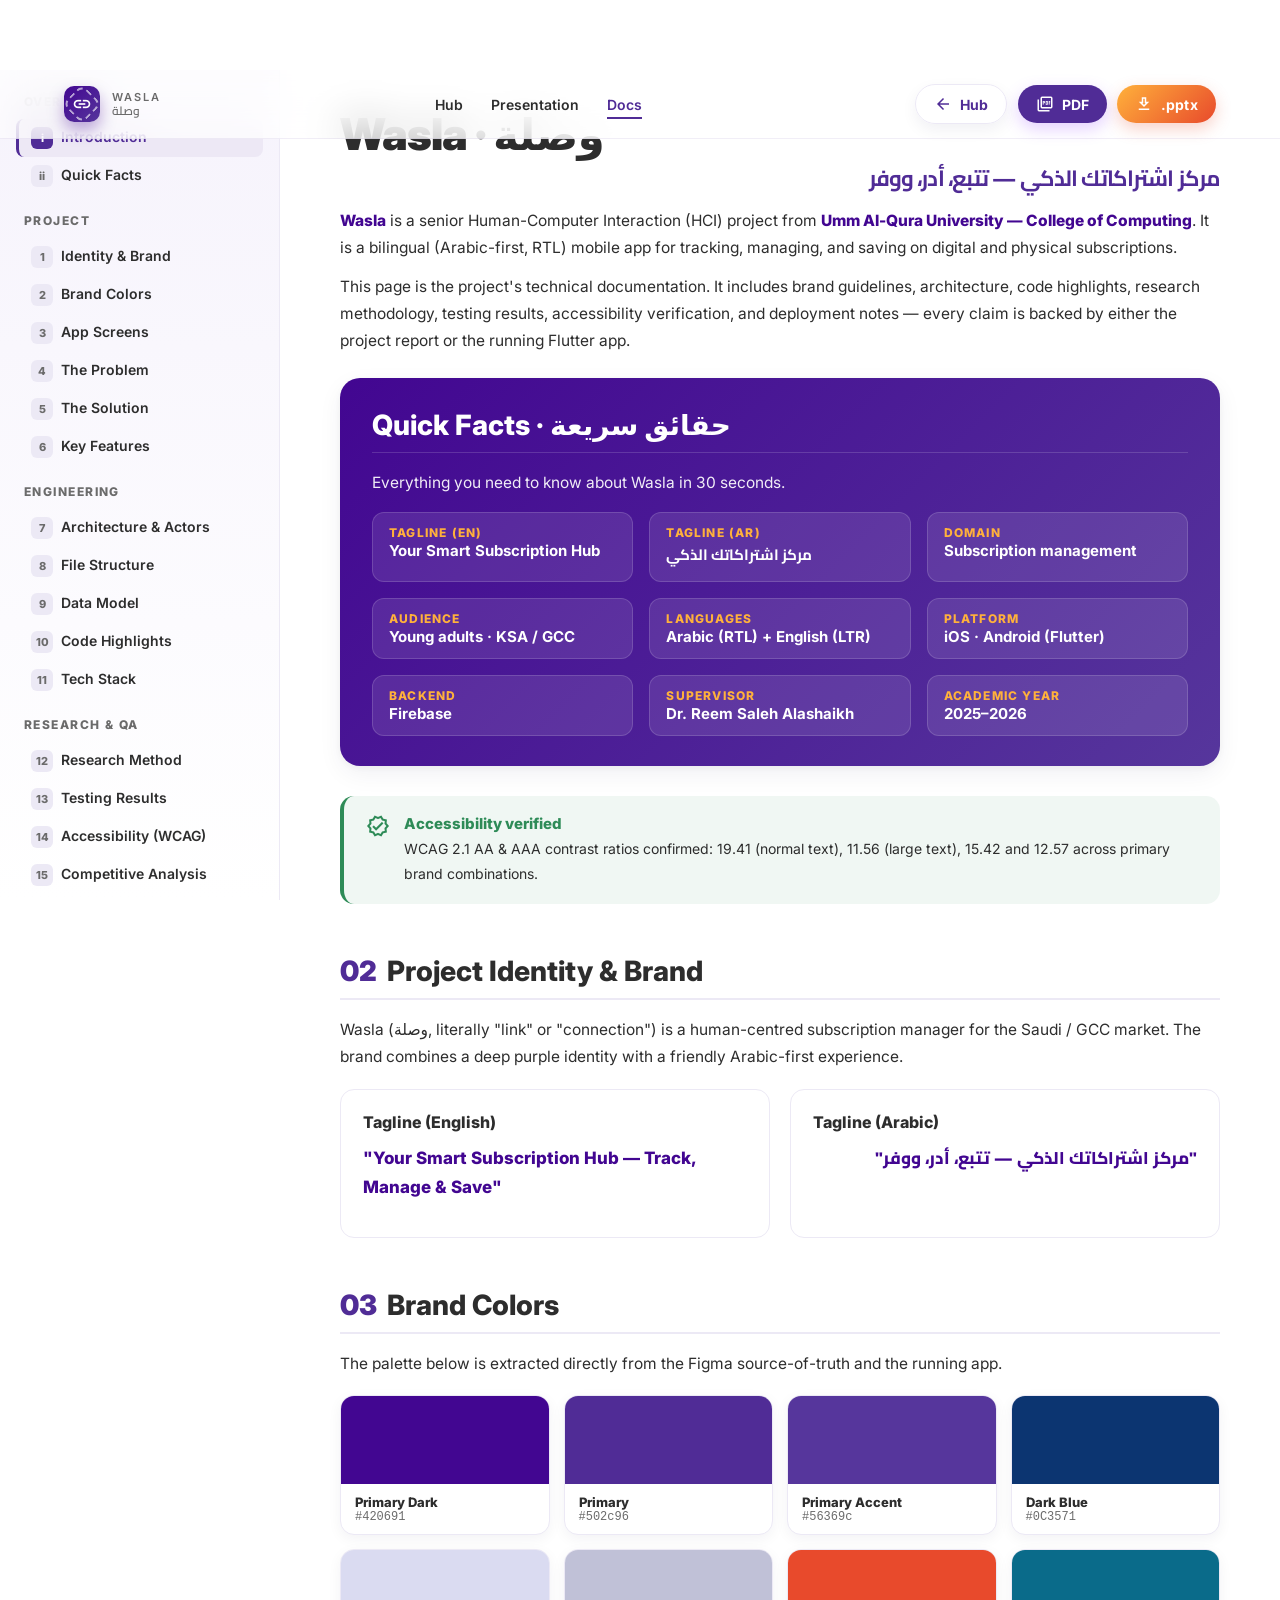
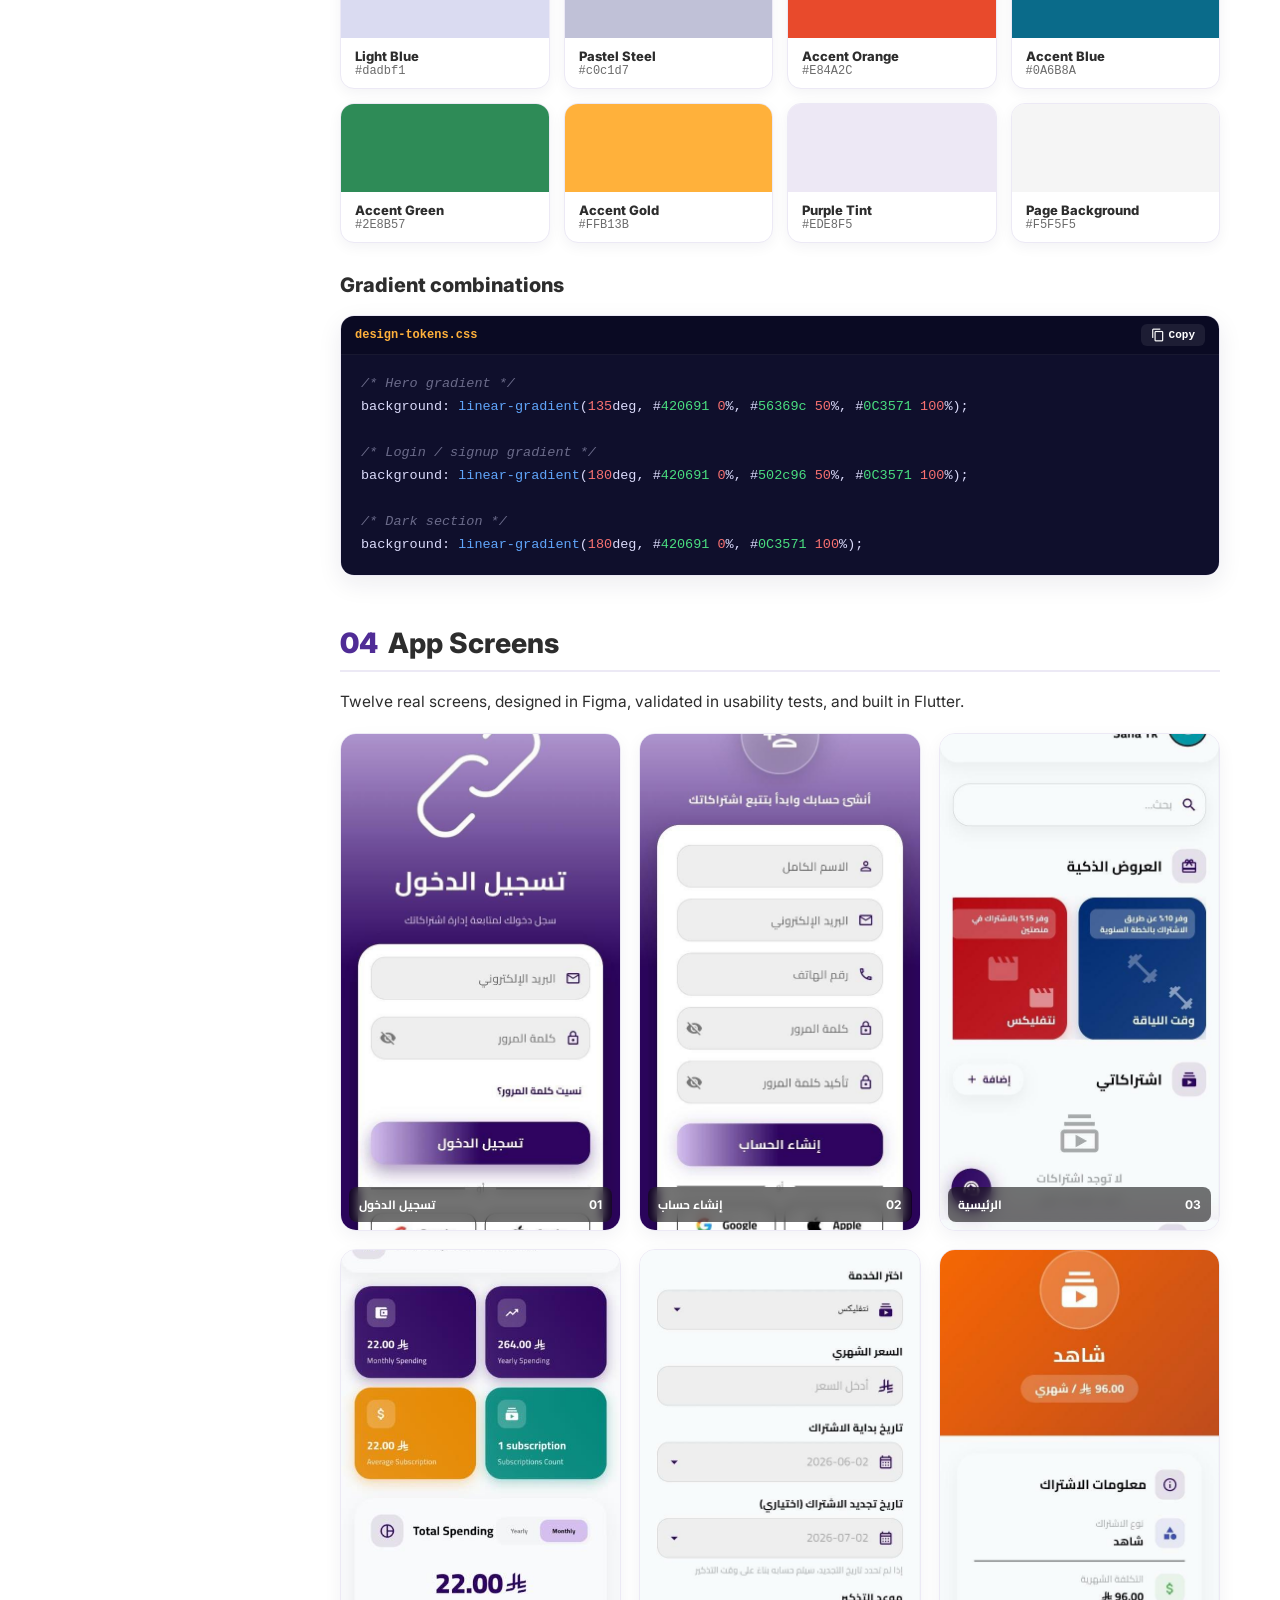
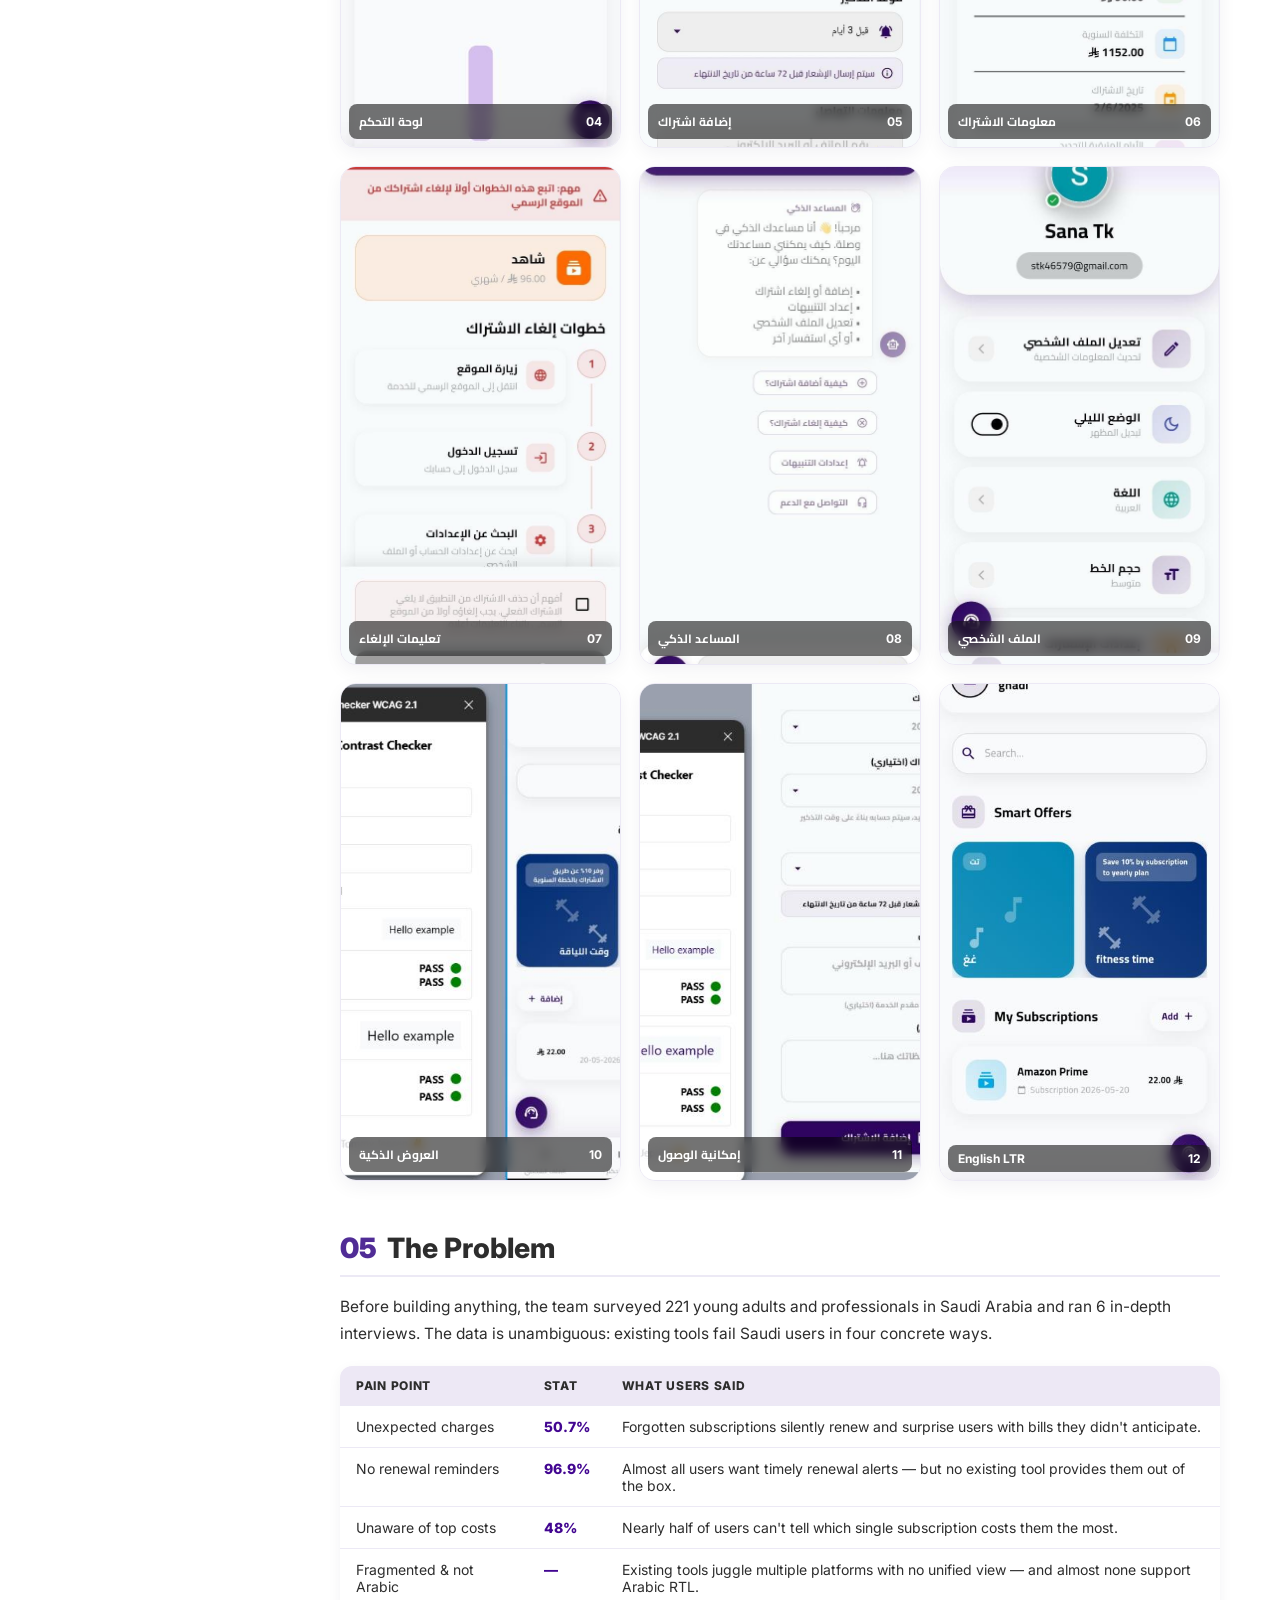
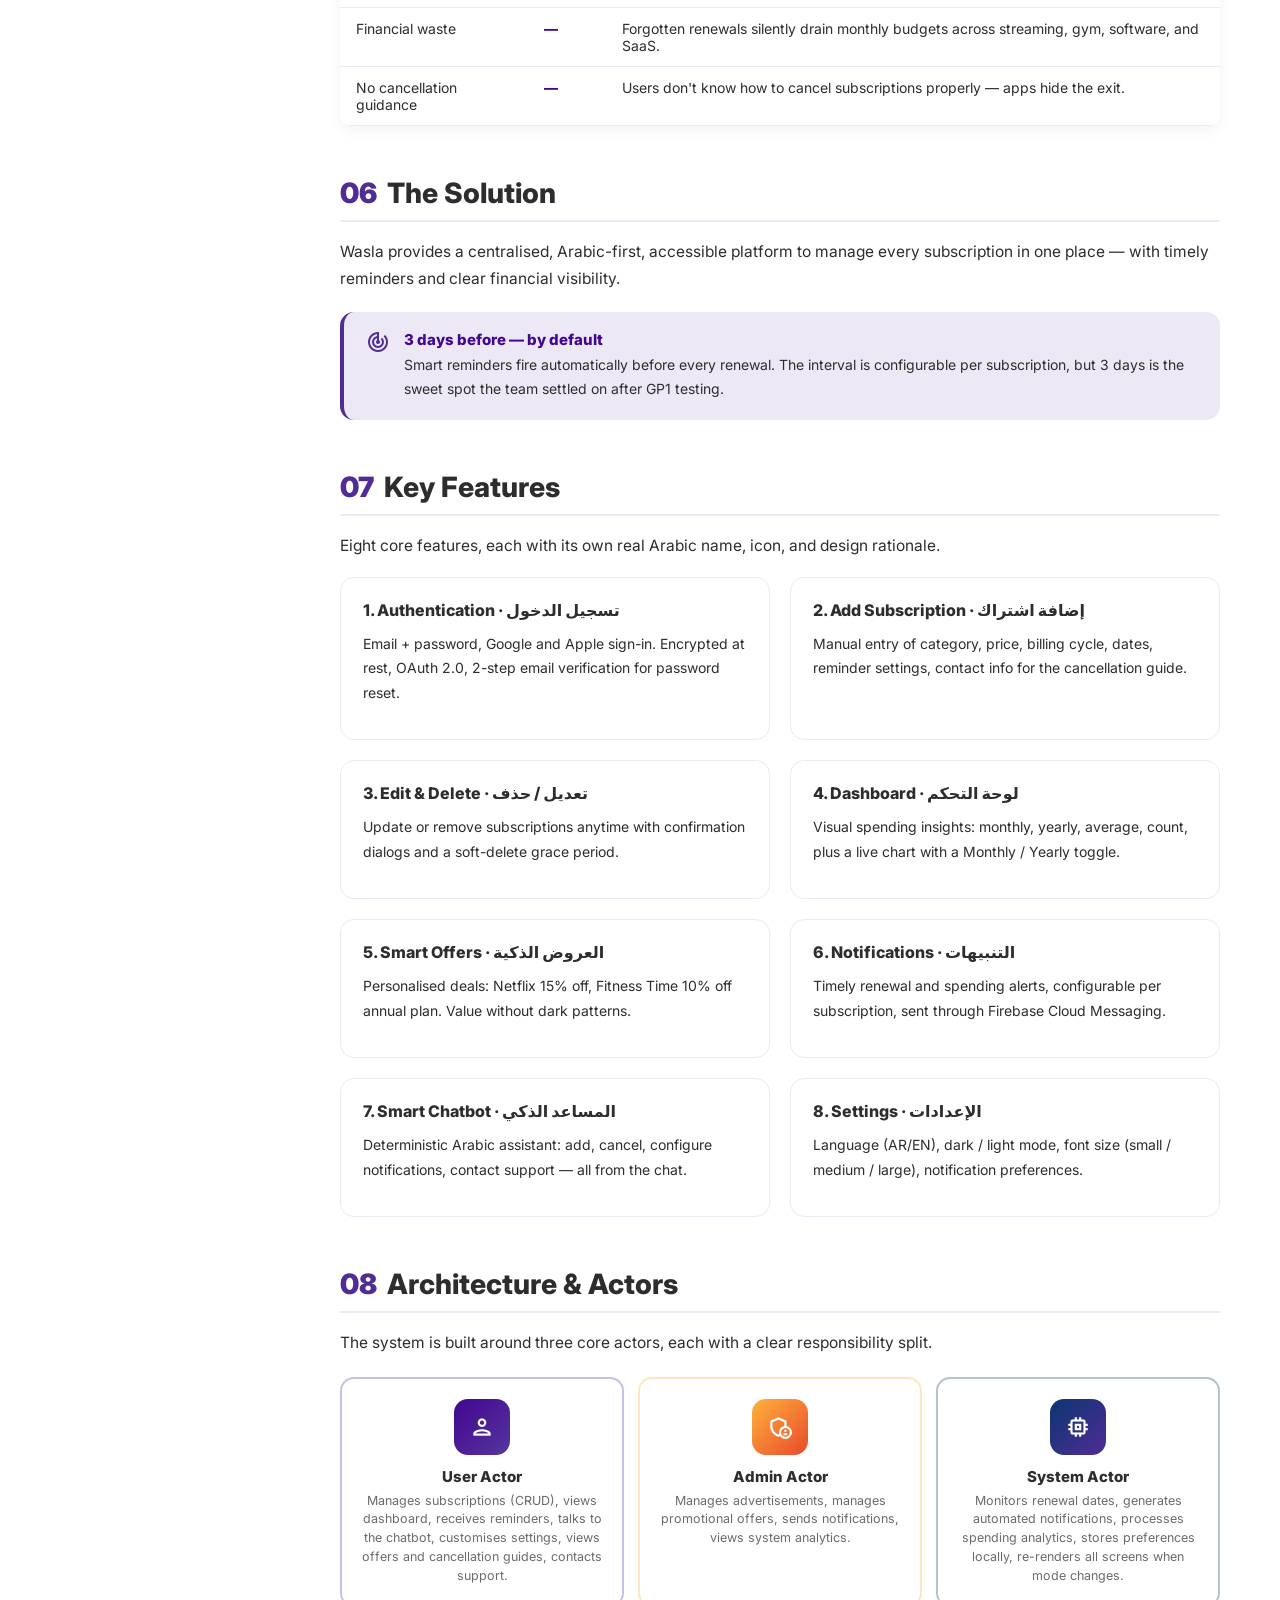
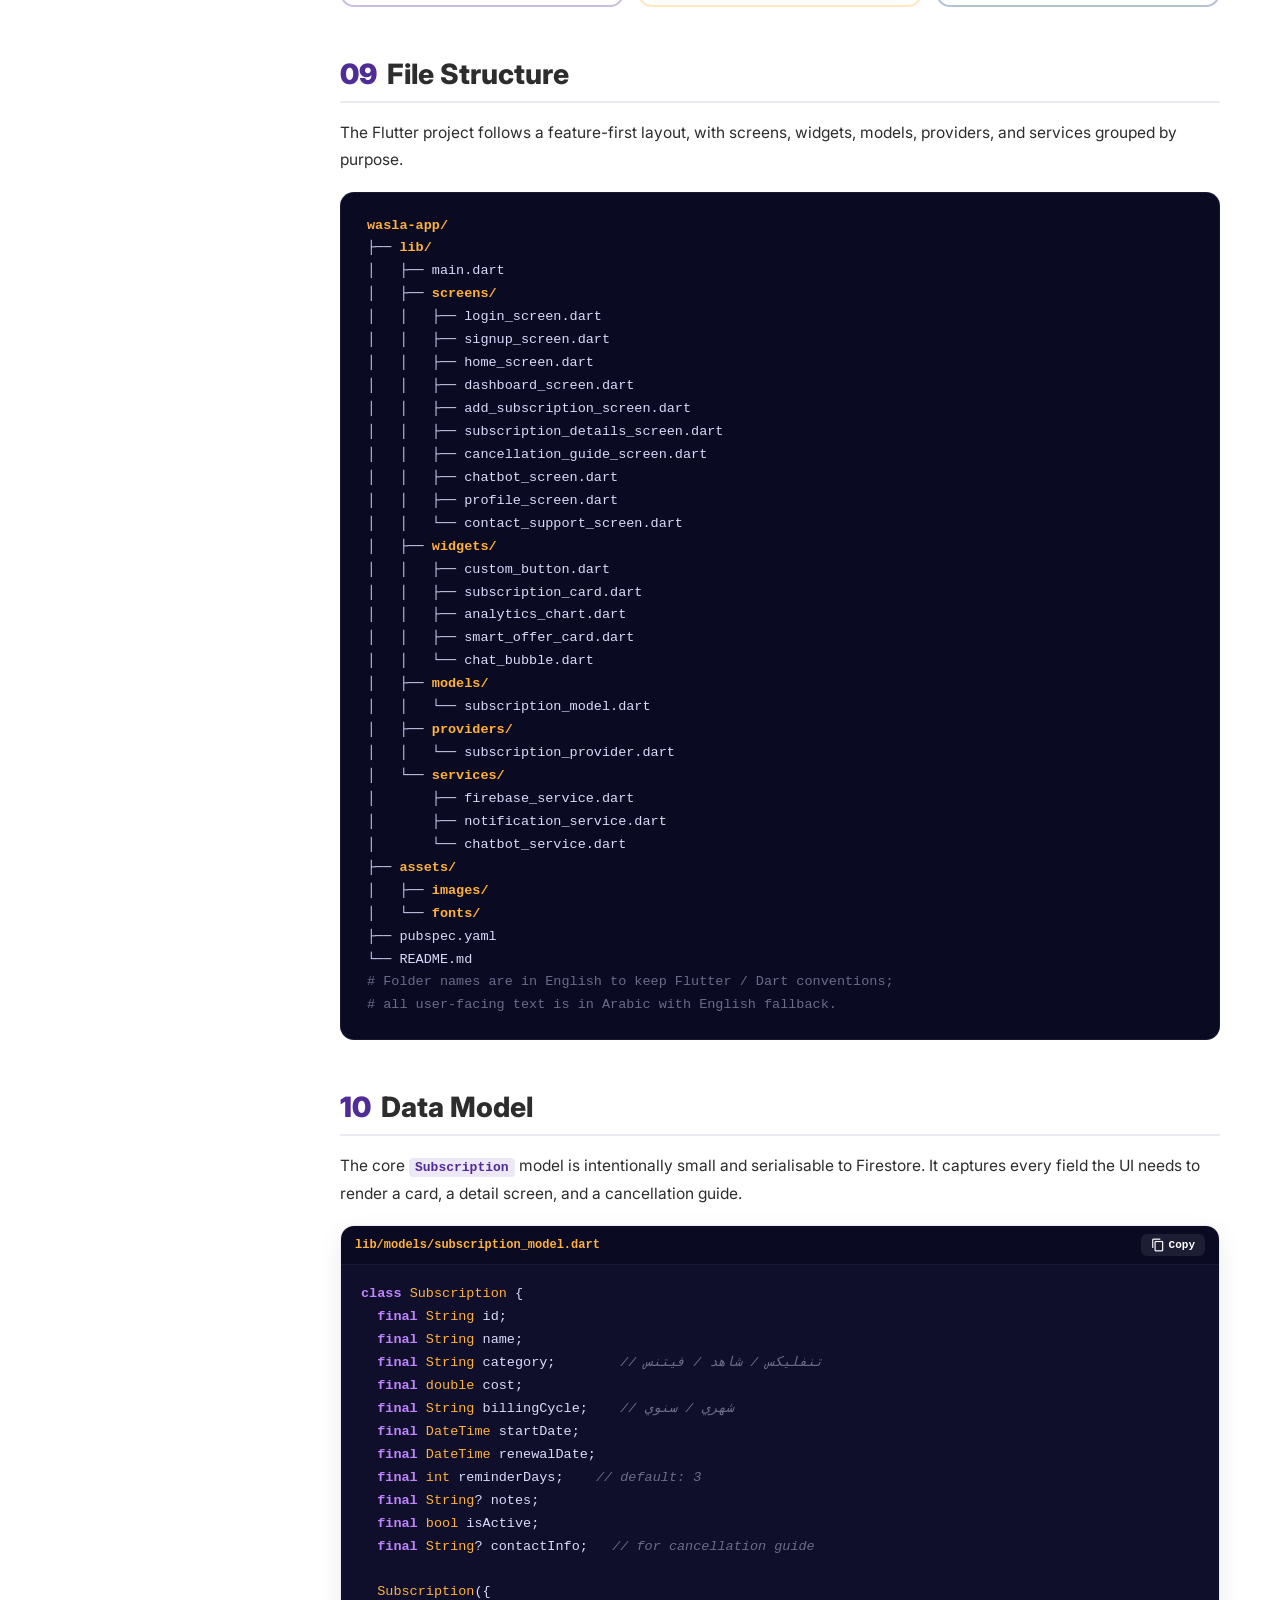
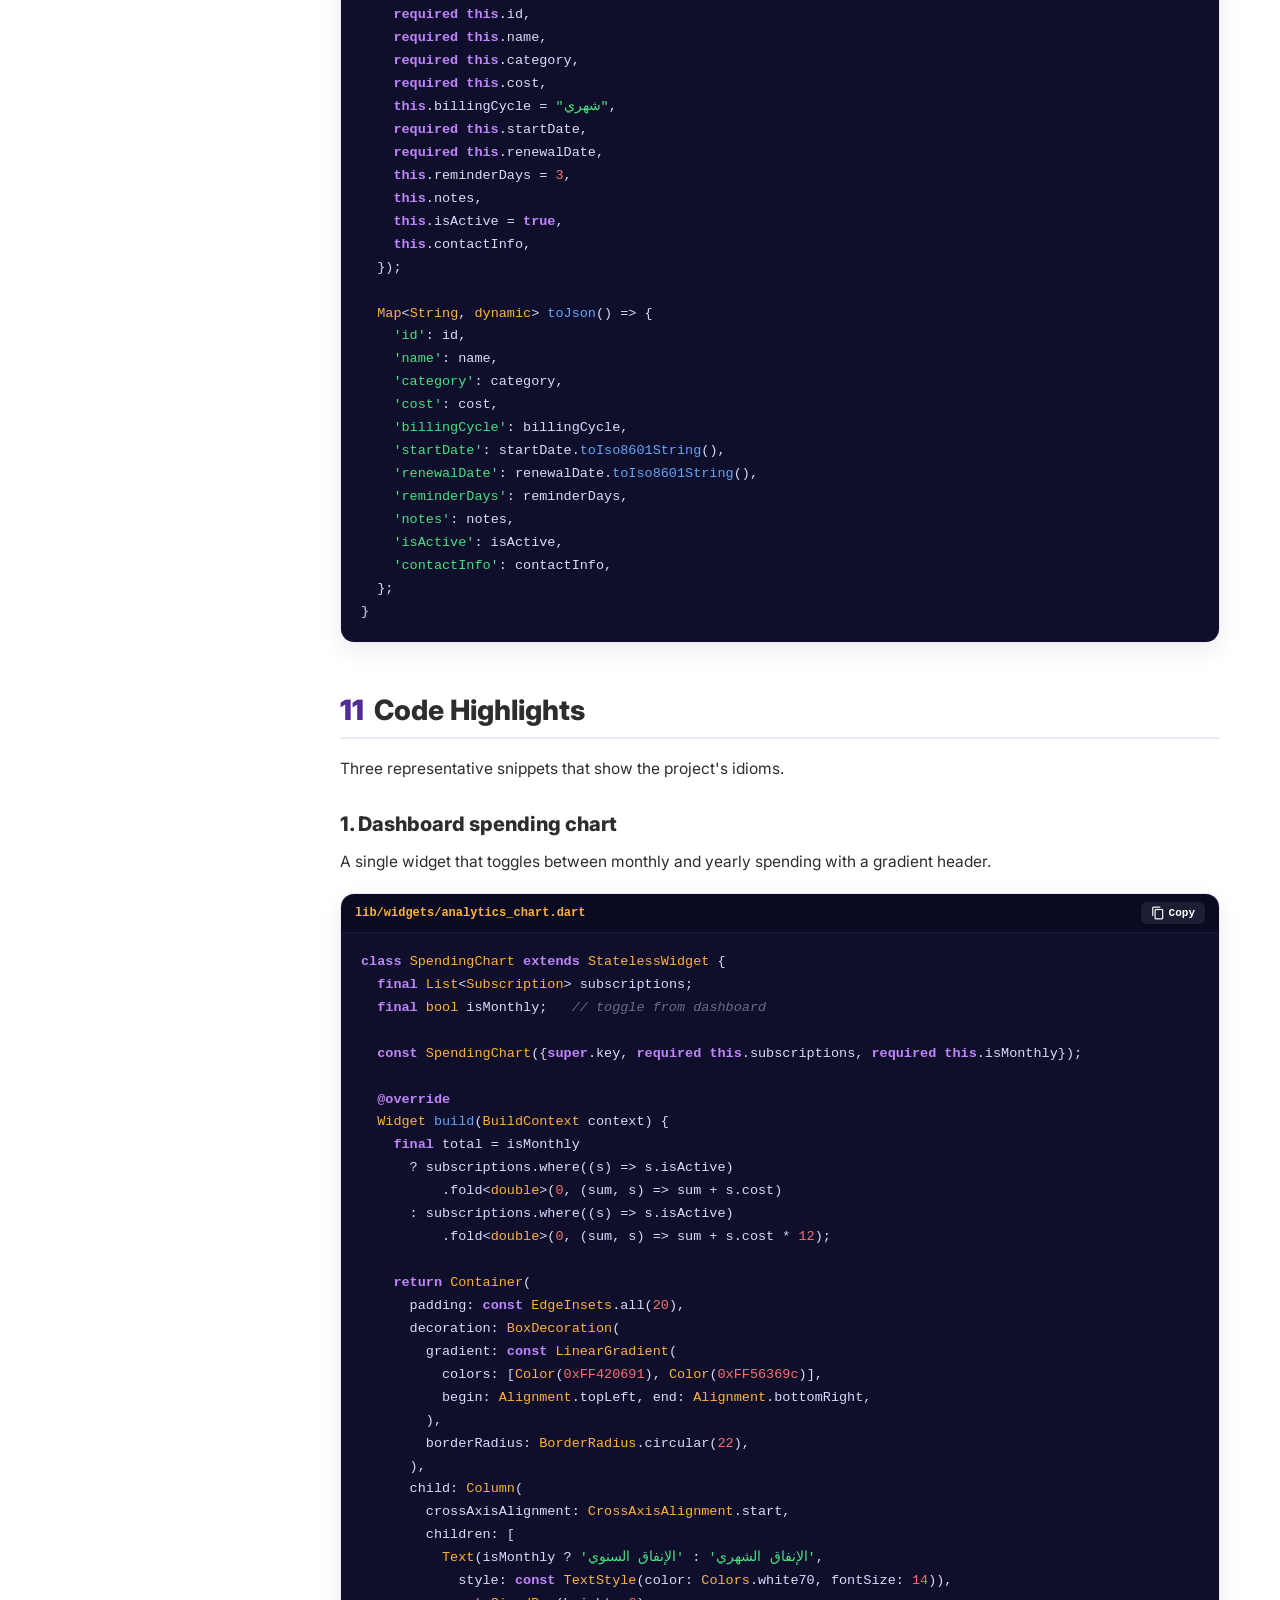
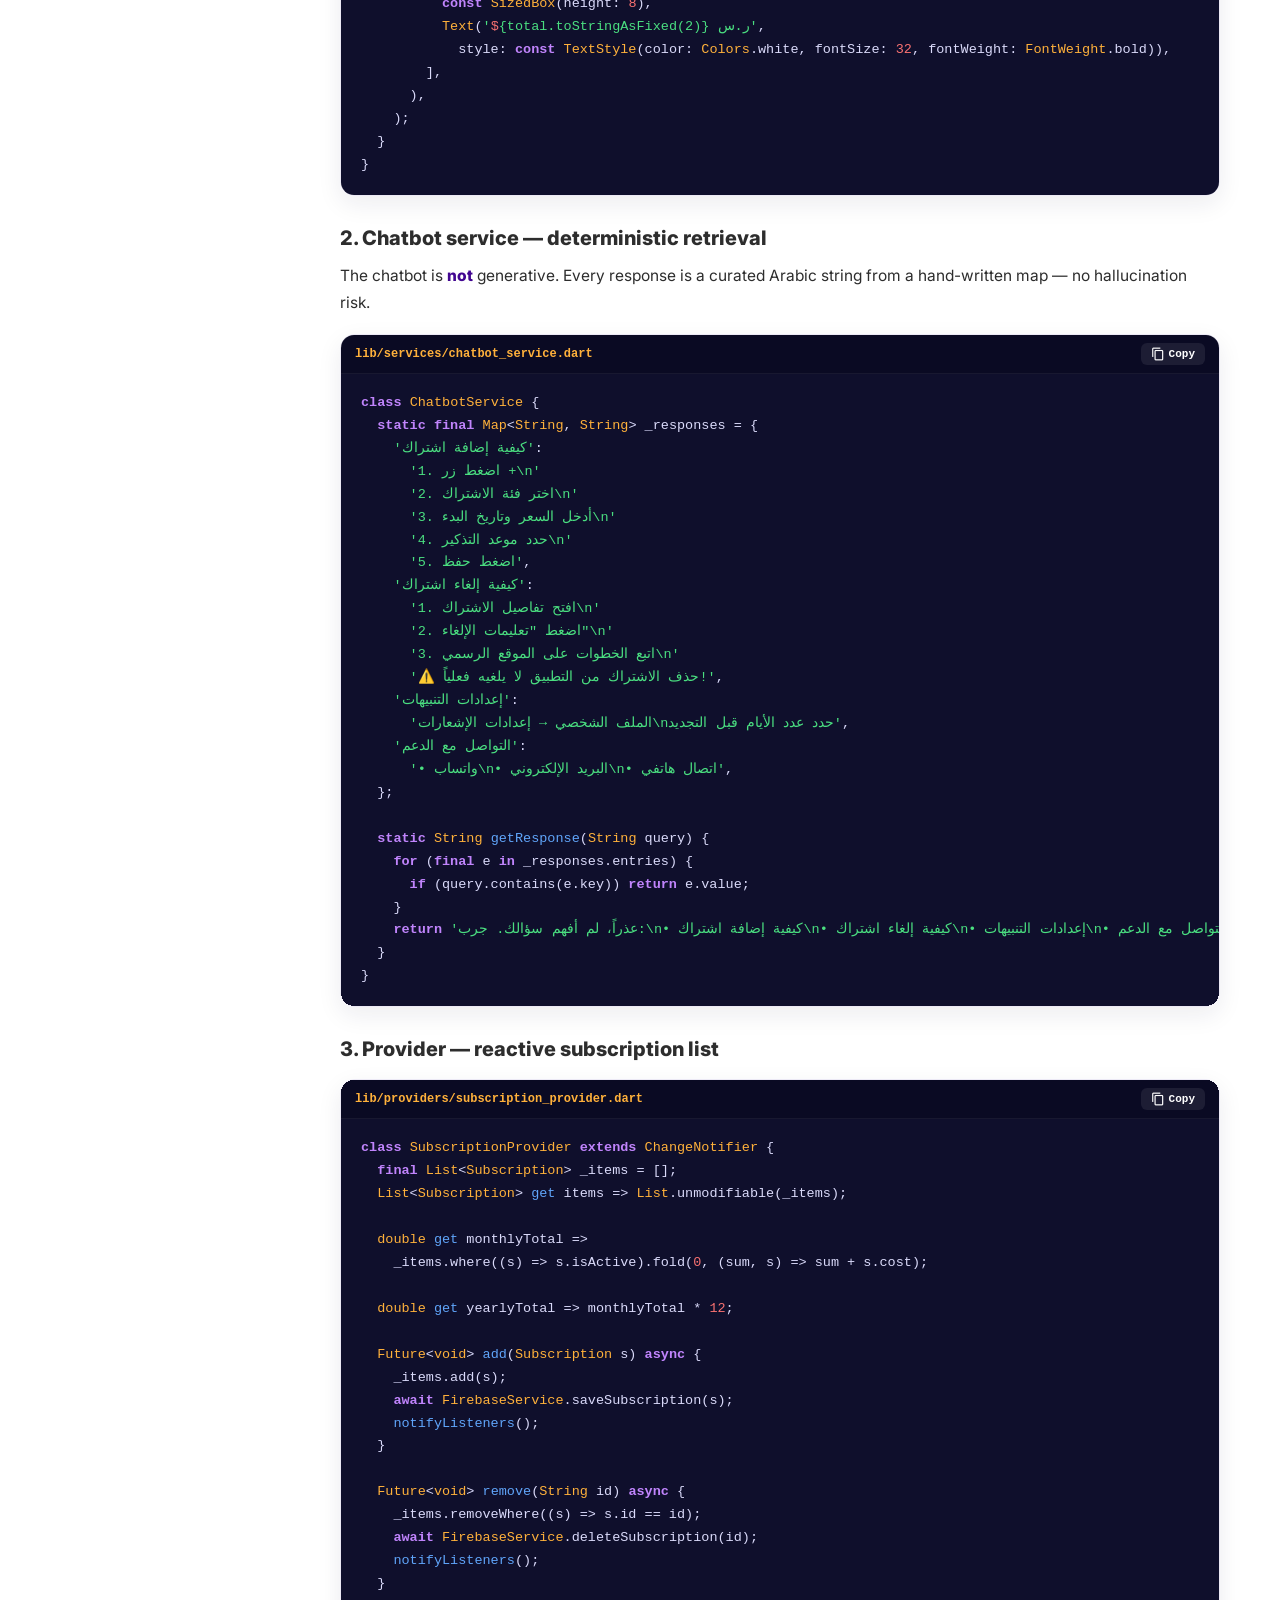
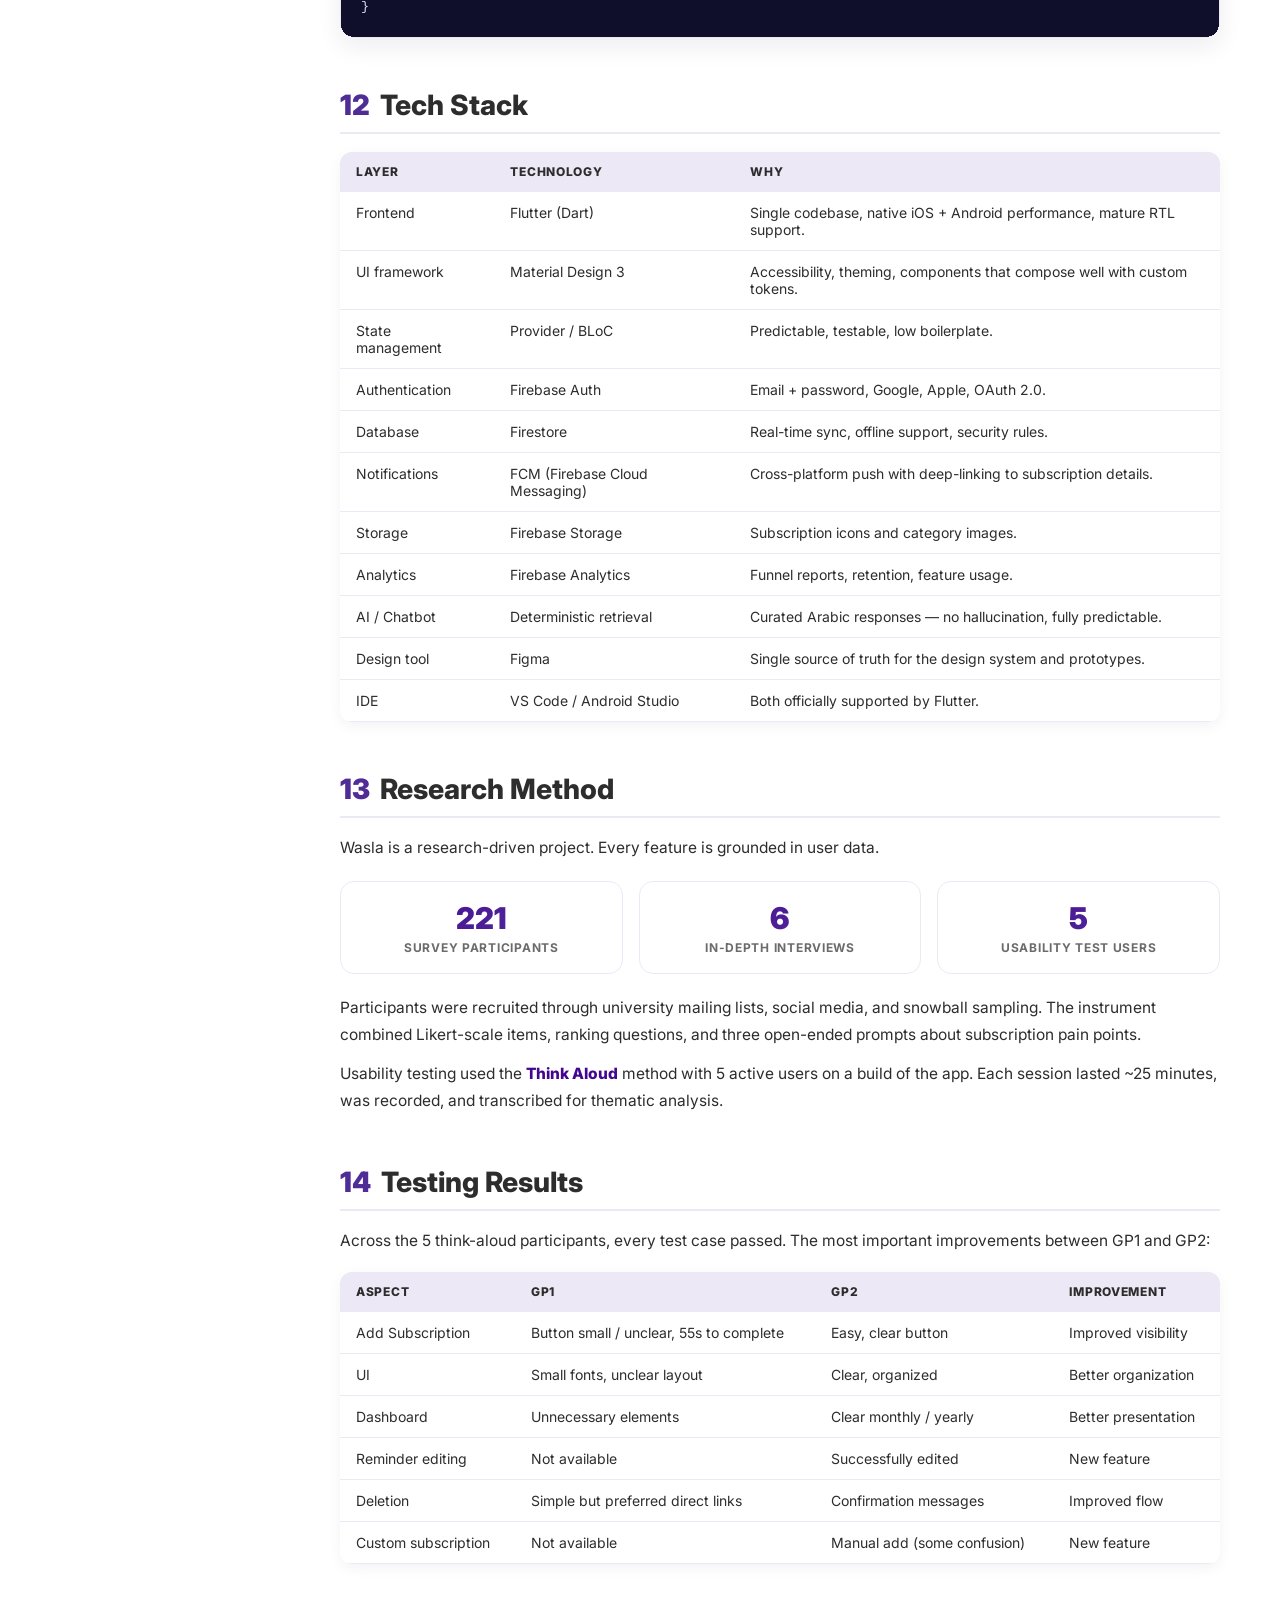
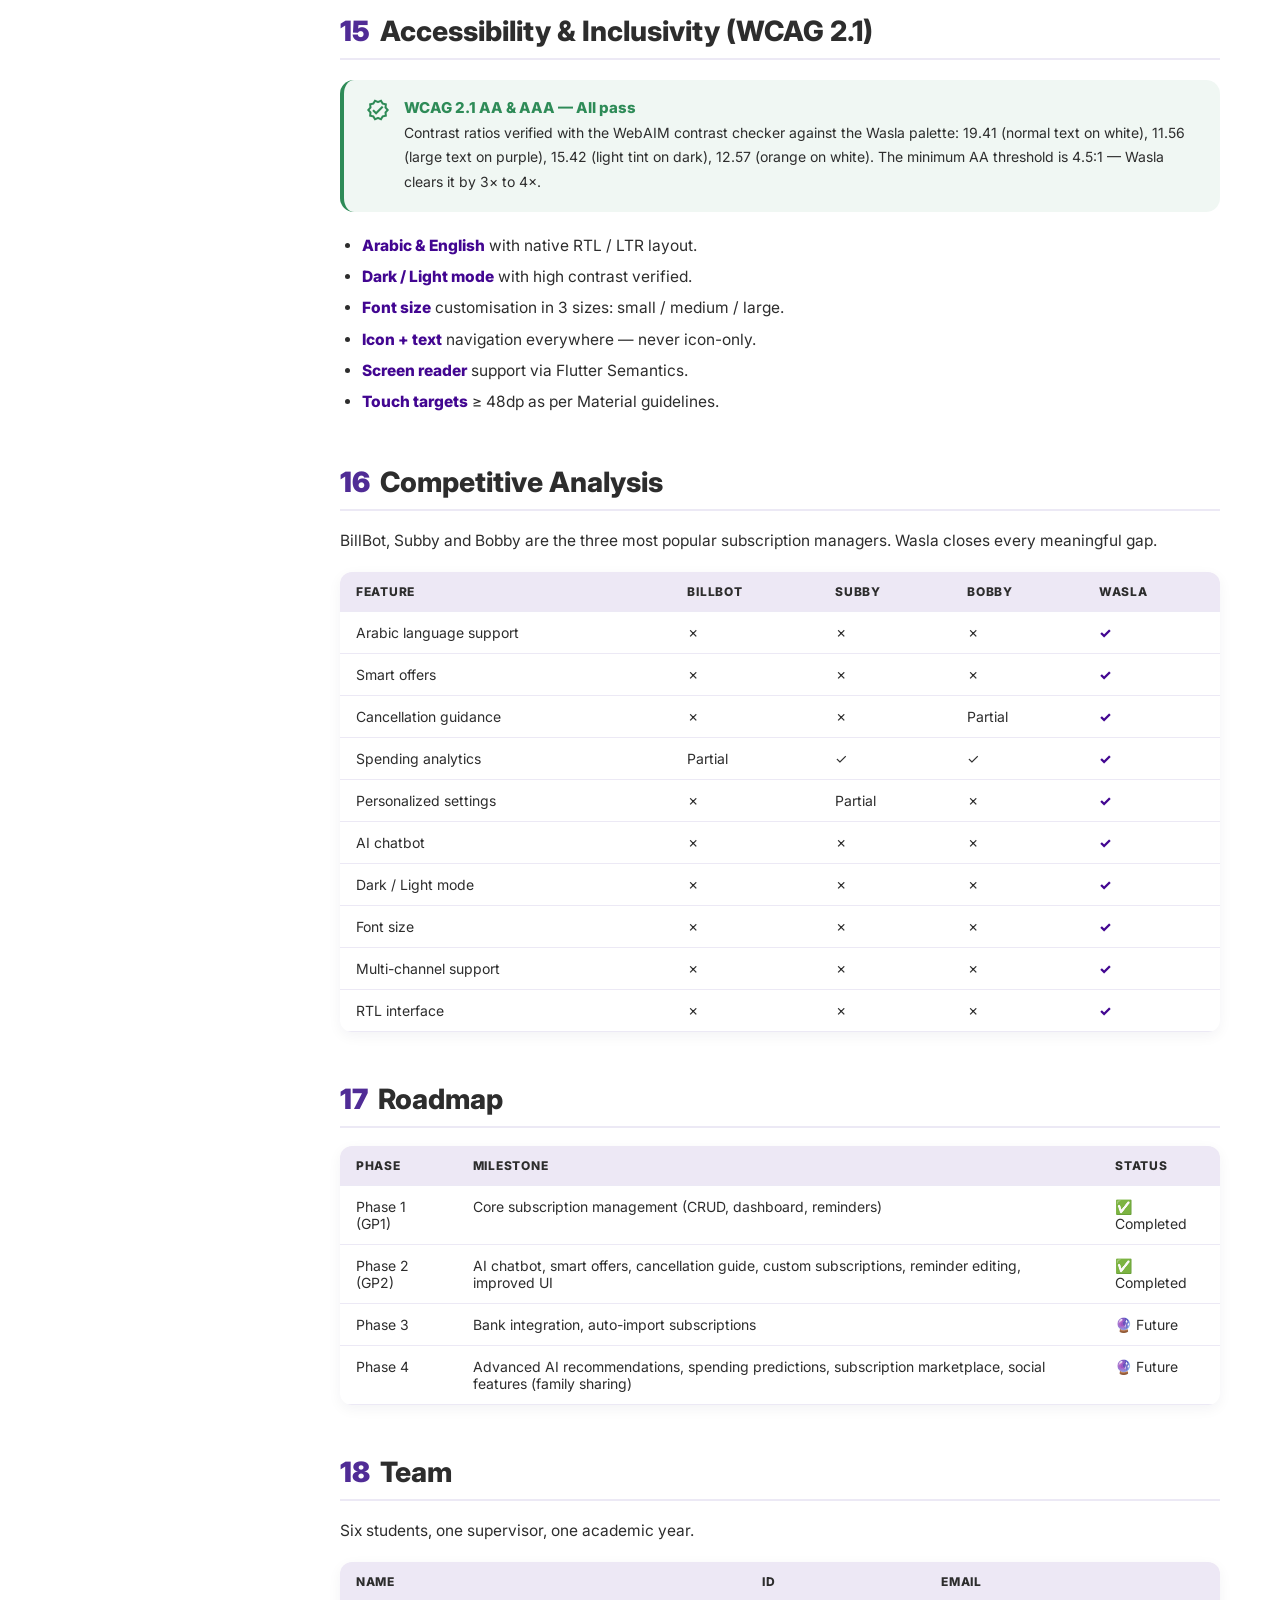
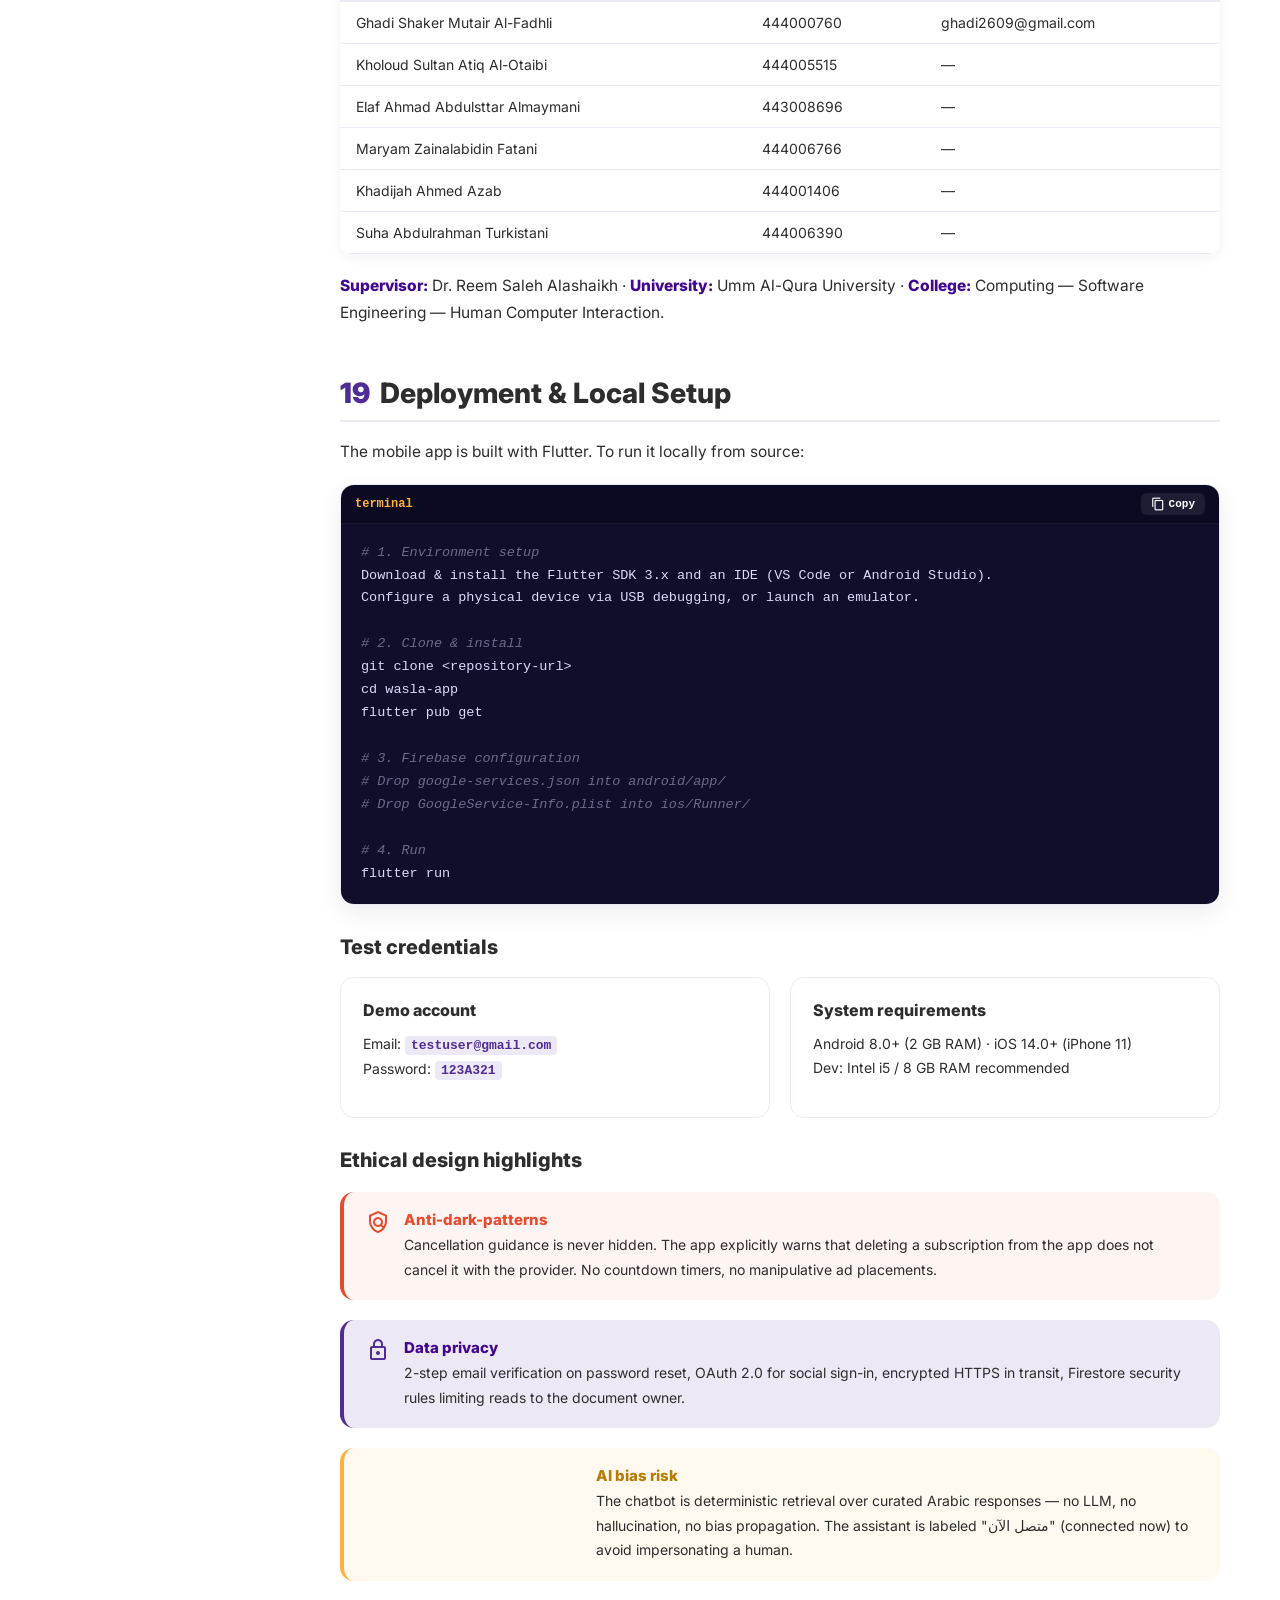
==== commit d6d60383: "edit some info" ====
--- a/docs.html
+++ b/docs.html
@@ -10,7 +10,7 @@
   <link rel="preconnect" href="https://fonts.gstatic.com" crossorigin />
   <link rel="stylesheet" href="css/style.css" />
   <link rel="stylesheet" href="css/docs.css" />
-</head>
+</head> 
 <body class="docs">
   <!-- Top nav -->
   <nav class="nav">
@@ -664,15 +664,15 @@
       <p>Six students, one supervisor, one academic year.</p>
       <table class="docs-table">
         <thead>
-          <tr><th>Name</th><th>ID</th><th>Role</th><th>Email</th></tr>
+          <tr><th>Name</th><th>ID</th><th>Email</th></tr>
         </thead>
         <tbody>
-          <tr><td>Ghadi Shaker Mutair Al-Fadhli</td><td>444000760</td><td>Team Lead / Frontend</td><td>ghadi2609@gmail.com</td></tr>
-          <tr><td>Kholoud Sultan Atiq Al-Otaibi</td><td>444005515</td><td>UI/UX Designer / Researcher</td><td>—</td></tr>
-          <tr><td>Elaf Ahmad Abdulsttar Almaymani</td><td>443008696</td><td>Backend Developer</td><td>—</td></tr>
-          <tr><td>Maryam Zainalabidin Fatani</td><td>444006766</td><td>Quality Assurance / Testing</td><td>—</td></tr>
-          <tr><td>Khadijah Ahmed Azab</td><td>444001406</td><td>Documentation / Content</td><td>—</td></tr>
-          <tr><td>Suha Abdulrahman Turkistani</td><td>444006390</td><td>AI / Chatbot Developer</td><td>—</td></tr>
+          <tr><td>Ghadi Shaker Mutair Al-Fadhli</td><td>444000760</td><td>ghadi2609@gmail.com</td></tr>
+          <tr><td>Kholoud Sultan Atiq Al-Otaibi</td><td>444005515</td><td>—</td></tr>
+          <tr><td>Elaf Ahmad Abdulsttar Almaymani</td><td>443008696</td><td>—</td></tr>
+          <tr><td>Maryam Zainalabidin Fatani</td><td>444006766</td><td>—</td></tr>
+          <tr><td>Khadijah Ahmed Azab</td><td>444001406</td><td>—</td></tr>
+          <tr><td>Suha Abdulrahman Turkistani</td><td>444006390</td><td>—</td></tr>
         </tbody>
       </table>
       <p><strong>Supervisor:</strong> Dr. Reem Saleh Alashaikh ·
